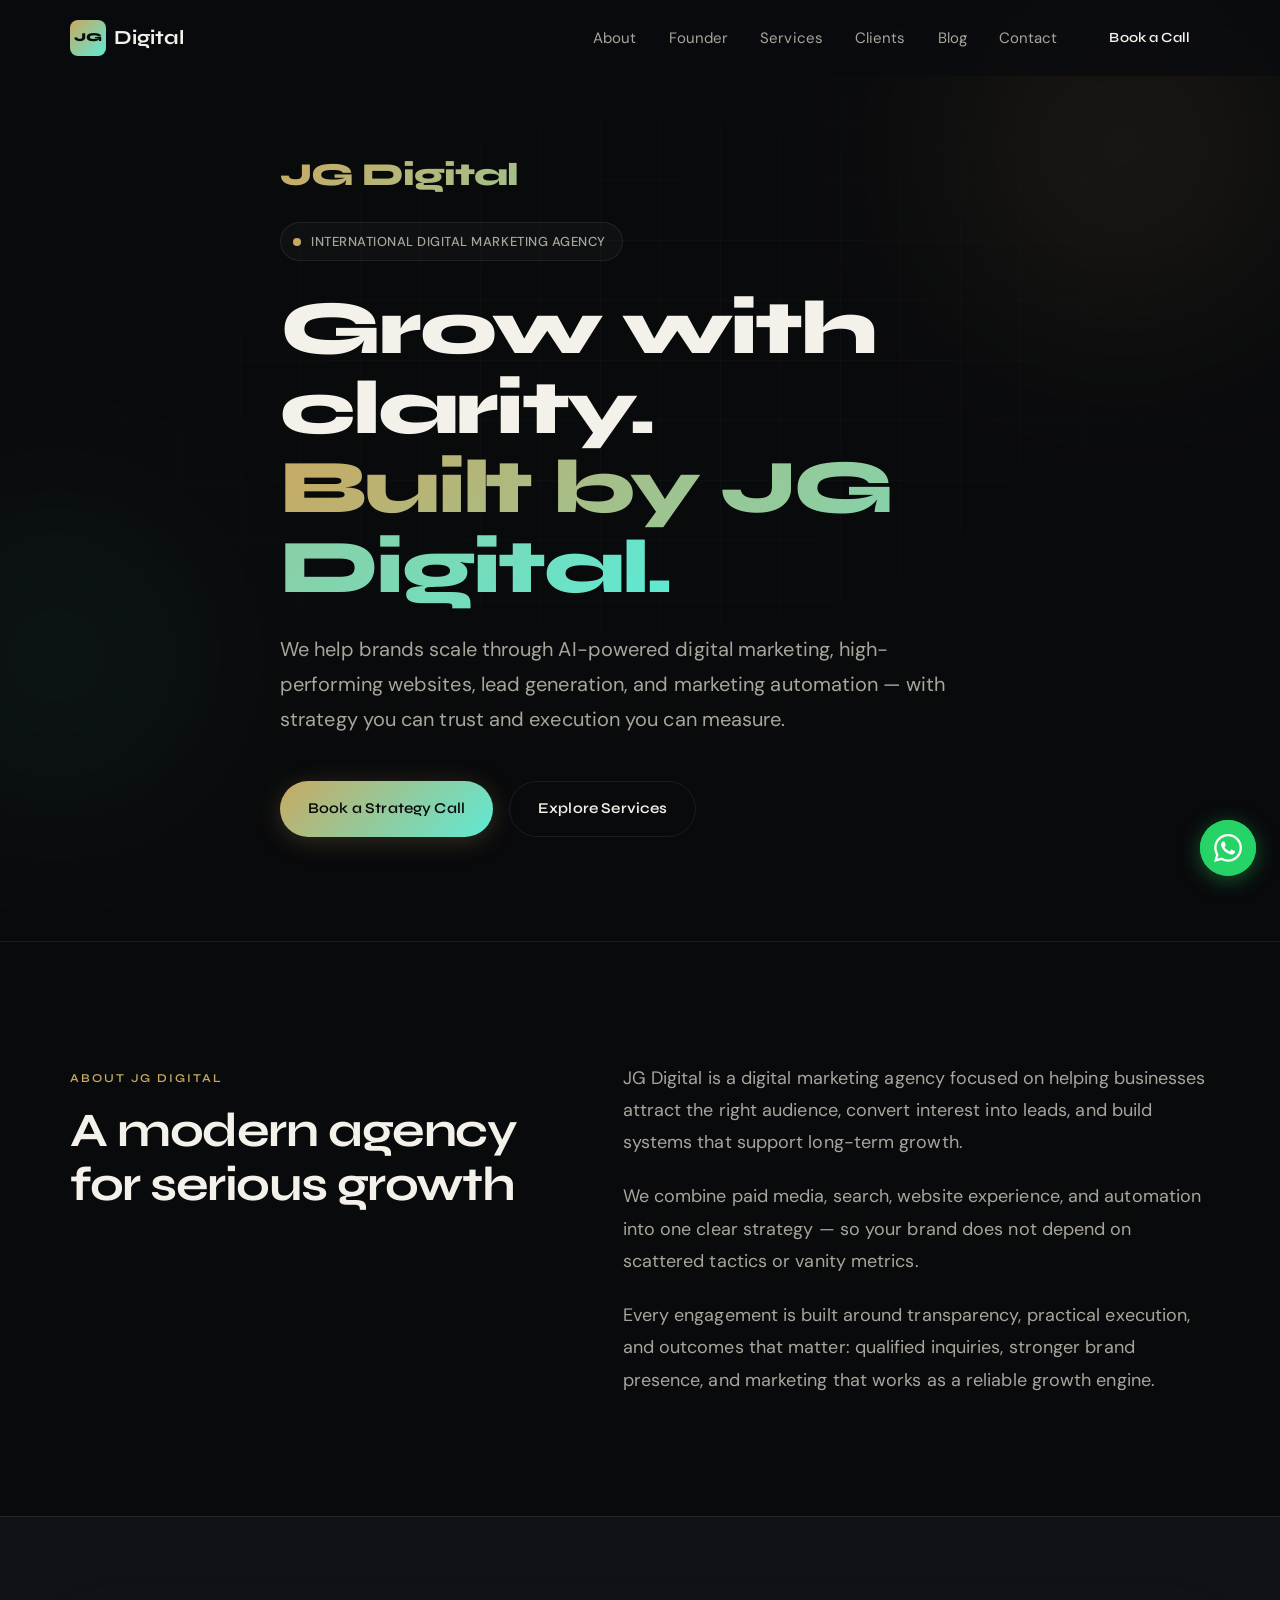
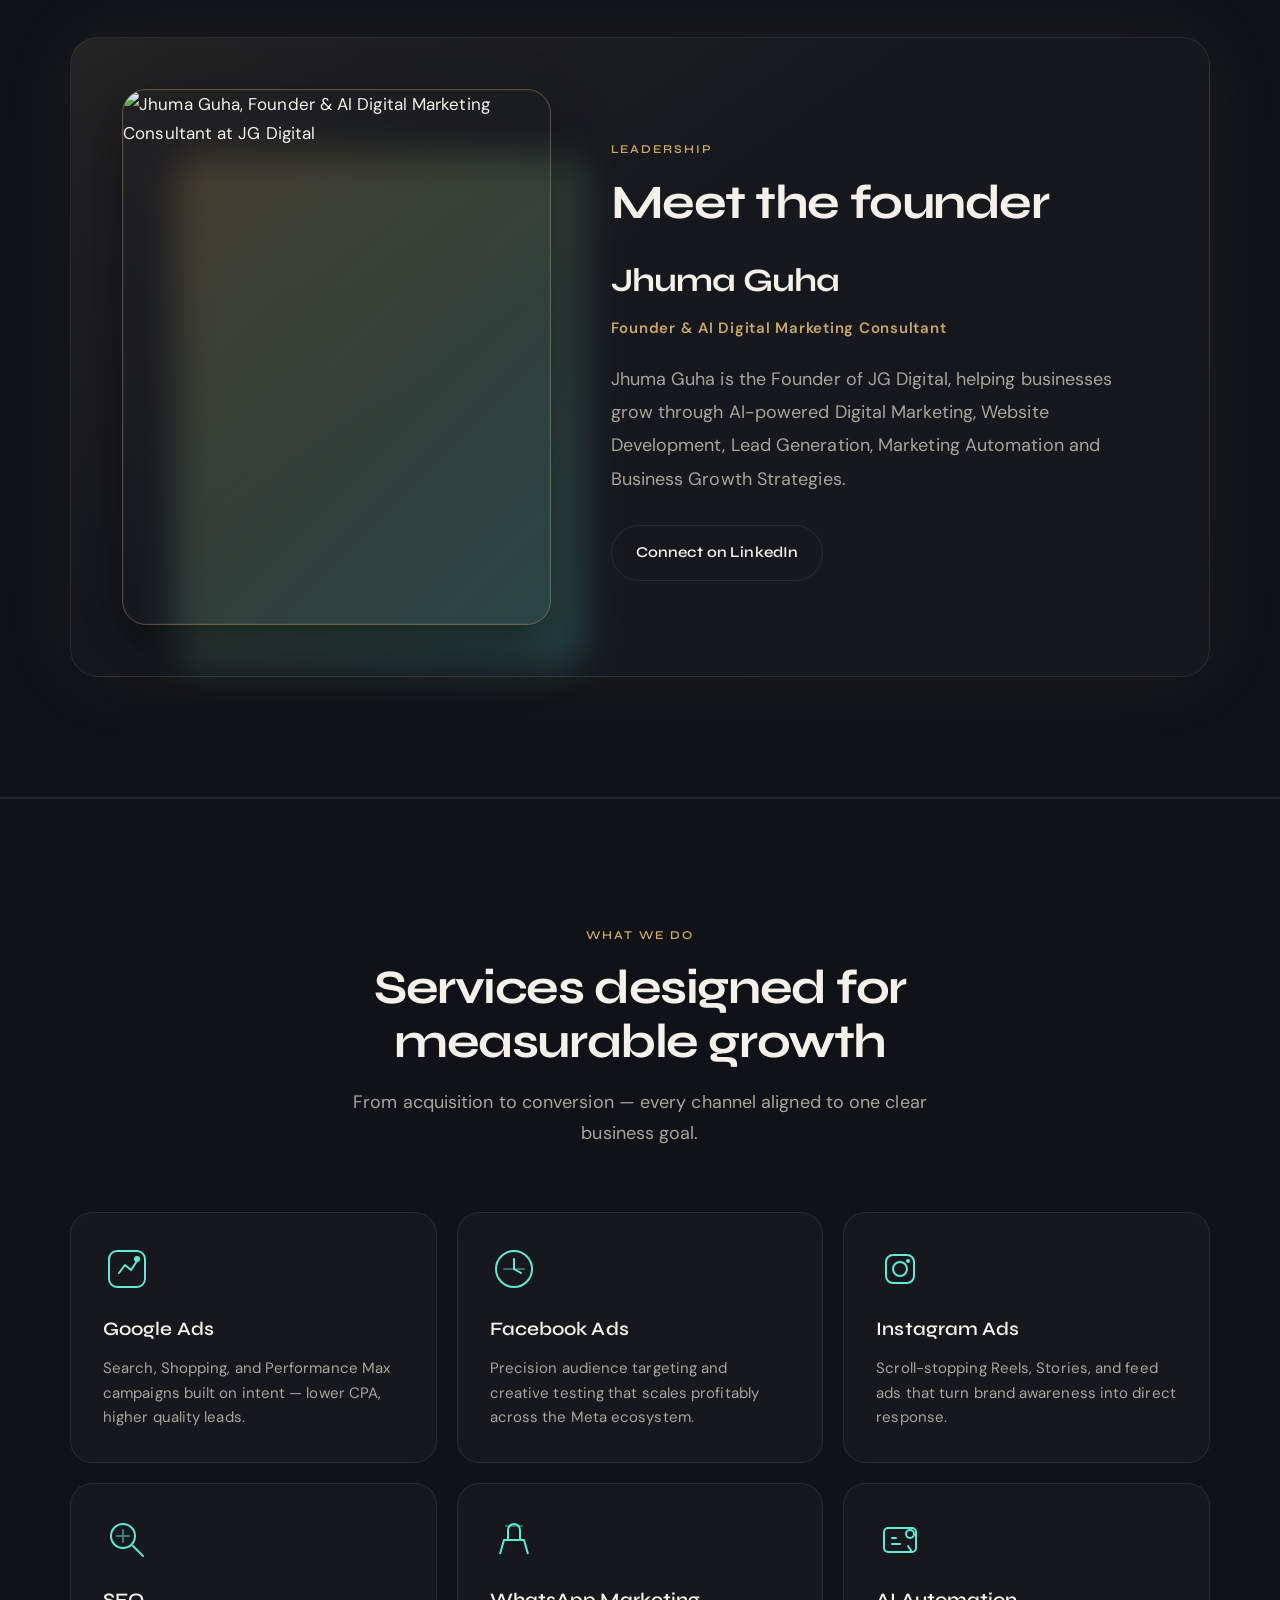
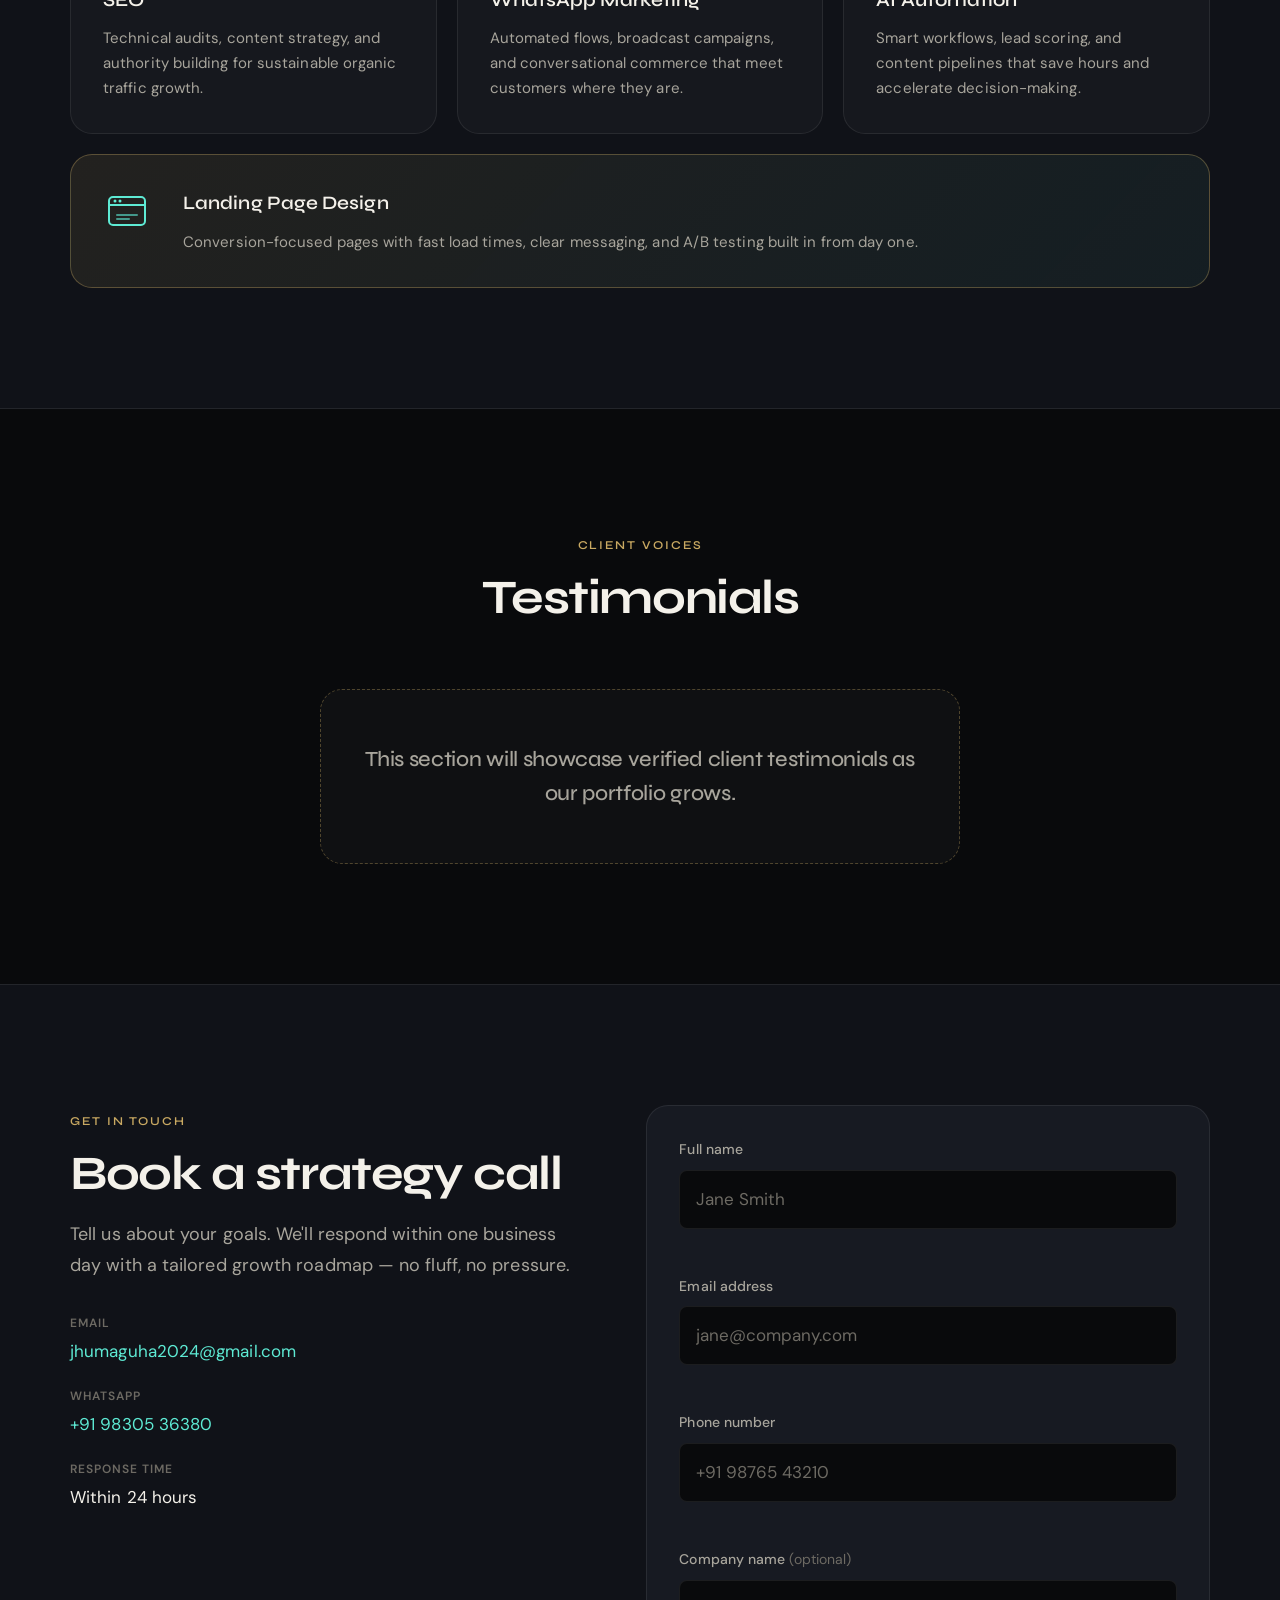
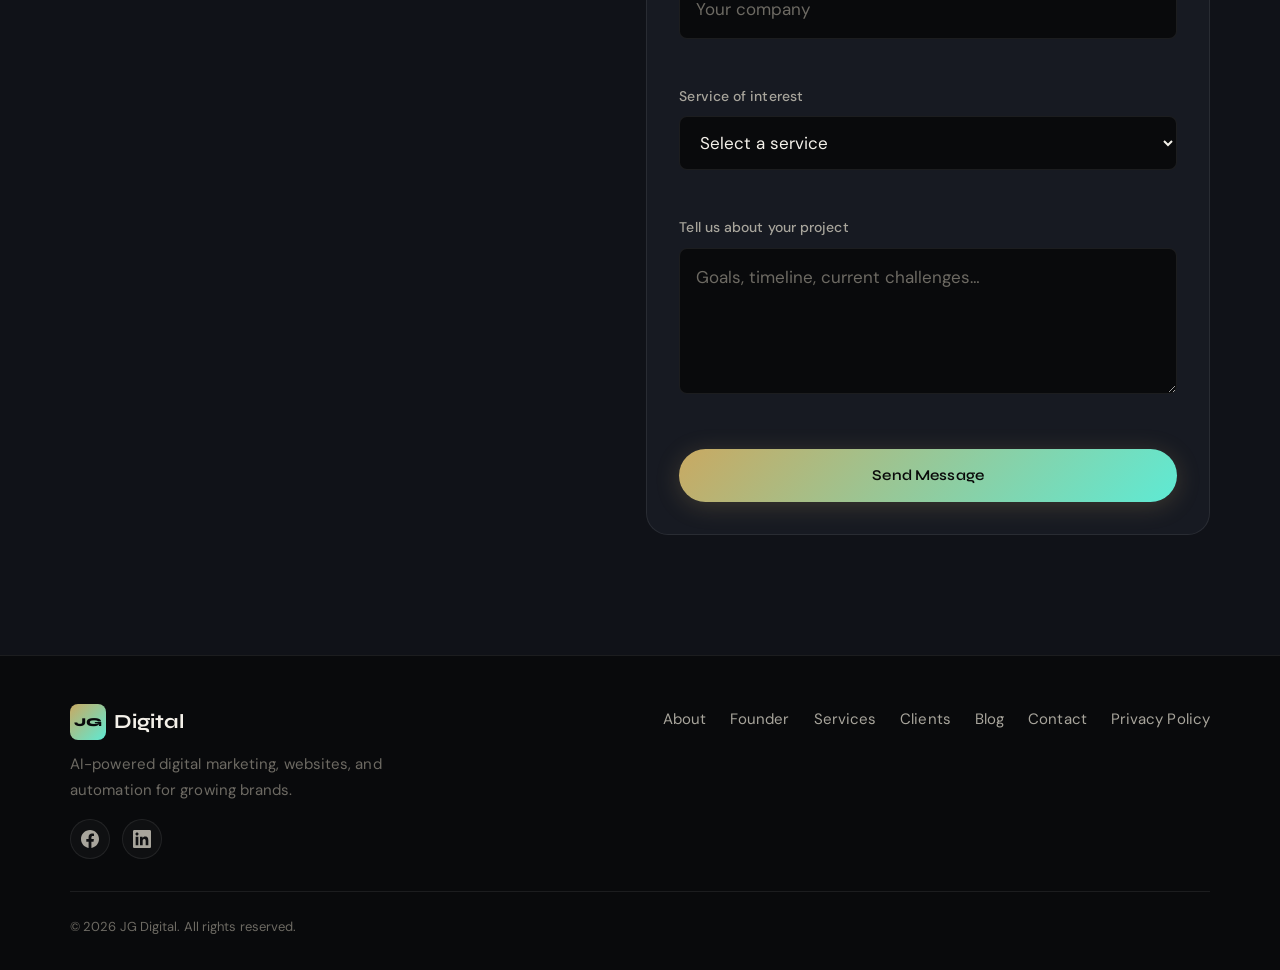
==== docs/index.html @ a16c376c "Add optimized founder photo at assets/images and premium Founder section. Co-authored-by: Cursor <cu" ====
<!DOCTYPE html>
<html lang="en">
<head>
  <!-- Google tag (gtag.js) -->
  <script async src="https://www.googletagmanager.com/gtag/js?id=G-XZ978HD70X"></script>
  <script>
    window.dataLayer = window.dataLayer || [];
    function gtag(){dataLayer.push(arguments);}
    gtag('js', new Date());
    gtag('config', 'G-XZ978HD70X');
  </script>
  <meta charset="UTF-8">
  <meta name="viewport" content="width=device-width, initial-scale=1.0">
  <meta name="description" content="JG Digital — an international digital marketing agency helping businesses grow with AI-powered marketing, websites, lead generation, and automation.">
  <title>JG Digital | Digital Marketing Agency</title>
  <link rel="preconnect" href="https://fonts.googleapis.com">
  <link rel="preconnect" href="https://fonts.gstatic.com" crossorigin>
  <link href="https://fonts.googleapis.com/css2?family=DM+Sans:ital,opsz,wght@0,9..40,400;0,9..40,500;0,9..40,600;0,9..40,700;1,9..40,400&family=Syne:wght@500;600;700;800&display=swap" rel="stylesheet">
  <link rel="stylesheet" href="styles.css">
</head>
<body>

  <a href="#main" class="skip-link">Skip to main content</a>

  <!-- Navigation -->
  <header class="site-header" id="top">
    <div class="container header-inner">
      <a href="#top" class="logo" aria-label="JG Digital — home">
        <span class="logo-mark" aria-hidden="true">JG</span>
        <span class="logo-text">Digital</span>
      </a>

      <button class="nav-toggle" type="button" aria-expanded="false" aria-controls="primary-nav" aria-label="Open menu">
        <span class="nav-toggle-bar"></span>
        <span class="nav-toggle-bar"></span>
        <span class="nav-toggle-bar"></span>
      </button>

      <nav class="primary-nav" id="primary-nav" aria-label="Primary">
        <ul class="nav-list">
          <li><a href="#about">About</a></li>
          <li><a href="#founder">Founder</a></li>
          <li><a href="#services">Services</a></li>
          <li><a href="#testimonials">Clients</a></li>
          <li><a href="blog/index.html">Blog</a></li>
          <li><a href="#contact">Contact</a></li>
          <li><a href="#contact" class="btn btn-nav">Book a Call</a></li>
        </ul>
      </nav>
    </div>
  </header>

  <main id="main">

    <!-- Hero -->
    <section class="hero" aria-labelledby="hero-heading">
      <div class="hero-bg" aria-hidden="true">
        <div class="hero-orb hero-orb--1"></div>
        <div class="hero-orb hero-orb--2"></div>
        <div class="hero-grid"></div>
      </div>
      <div class="container hero-inner">
        <p class="hero-brand" aria-hidden="true">JG Digital</p>
        <p class="hero-eyebrow">
          <span class="pulse-dot" aria-hidden="true"></span>
          International digital marketing agency
        </p>
        <h1 id="hero-heading" class="hero-title">
          Grow with clarity.<br>
          <span class="gradient-text">Built by JG Digital.</span>
        </h1>
        <p class="hero-subtitle">
          We help brands scale through AI-powered digital marketing, high-performing websites, lead generation, and marketing automation — with strategy you can trust and execution you can measure.
        </p>
        <div class="hero-actions">
          <a href="#contact" class="btn btn-primary">Book a Strategy Call</a>
          <a href="#services" class="btn btn-ghost">Explore Services</a>
        </div>
      </div>
    </section>

    <!-- About -->
    <section class="section about" id="about" aria-labelledby="about-heading">
      <div class="container about-grid">
        <header class="section-header section-header--left about-intro" data-animate>
          <p class="section-eyebrow">About JG Digital</p>
          <h2 id="about-heading" class="section-title">A modern agency for serious growth</h2>
        </header>
        <div class="about-copy" data-animate>
          <p>
            JG Digital is a digital marketing agency focused on helping businesses attract the right audience, convert interest into leads, and build systems that support long-term growth.
          </p>
          <p>
            We combine paid media, search, website experience, and automation into one clear strategy — so your brand does not depend on scattered tactics or vanity metrics.
          </p>
          <p>
            Every engagement is built around transparency, practical execution, and outcomes that matter: qualified inquiries, stronger brand presence, and marketing that works as a reliable growth engine.
          </p>
        </div>
      </div>
    </section>

    <!-- Founder -->
    <section class="section founder" id="founder" aria-labelledby="founder-heading">
      <div class="container founder-panel" data-animate>
        <div class="founder-media">
          <img
            class="founder-photo"
            src="https://cdn.jsdelivr.net/gh/jhuma-cloud/jg-digital-website@main/assets/images/jhuma-guha.jpg"
            srcset="https://cdn.jsdelivr.net/gh/jhuma-cloud/jg-digital-website@main/assets/images/jhuma-guha-480w.jpg 480w,
                    https://cdn.jsdelivr.net/gh/jhuma-cloud/jg-digital-website@main/assets/images/jhuma-guha-800w.jpg 800w,
                    https://cdn.jsdelivr.net/gh/jhuma-cloud/jg-digital-website@main/assets/images/jhuma-guha.jpg 1400w"
            sizes="(max-width: 800px) 88vw, min(420px, 38vw)"
            width="1400"
            height="1750"
            alt="Jhuma Guha, Founder &amp; AI Digital Marketing Consultant at JG Digital"
            loading="lazy"
            decoding="async"
            fetchpriority="low"
          >
        </div>
        <div class="founder-content">
          <p class="section-eyebrow">Leadership</p>
          <h2 id="founder-heading" class="section-title">Meet the founder</h2>
          <h3 class="founder-name">Jhuma Guha</h3>
          <p class="founder-role">Founder &amp; AI Digital Marketing Consultant</p>
          <p class="founder-bio">
            Jhuma Guha is the Founder of JG Digital, helping businesses grow through AI-powered Digital Marketing, Website Development, Lead Generation, Marketing Automation and Business Growth Strategies.
          </p>
          <a
            href="https://www.linkedin.com/in/jhuma-guha-290a50399/"
            class="btn btn-ghost founder-link"
            target="_blank"
            rel="noopener noreferrer"
          >
            Connect on LinkedIn
          </a>
        </div>
      </div>
    </section>

    <!-- Services -->
    <section class="section services" id="services" aria-labelledby="services-heading">
      <div class="container">
        <header class="section-header">
          <p class="section-eyebrow">What we do</p>
          <h2 id="services-heading" class="section-title">Services designed for measurable growth</h2>
          <p class="section-desc">From acquisition to conversion — every channel aligned to one clear business goal.</p>
        </header>

        <div class="services-grid">

          <article class="service-card" data-animate>
            <div class="service-icon" aria-hidden="true">
              <svg viewBox="0 0 48 48" fill="none" xmlns="http://www.w3.org/2000/svg">
                <rect x="6" y="6" width="36" height="36" rx="8" stroke="currentColor" stroke-width="2"/>
                <path d="M16 28l6-8 6 5 8-12" stroke="currentColor" stroke-width="2" stroke-linecap="round" stroke-linejoin="round"/>
                <circle cx="34" cy="14" r="3" fill="currentColor"/>
              </svg>
            </div>
            <h3 class="service-title">Google Ads</h3>
            <p class="service-desc">Search, Shopping, and Performance Max campaigns built on intent — lower CPA, higher quality leads.</p>
          </article>

          <article class="service-card" data-animate>
            <div class="service-icon" aria-hidden="true">
              <svg viewBox="0 0 48 48" fill="none" xmlns="http://www.w3.org/2000/svg">
                <circle cx="24" cy="24" r="18" stroke="currentColor" stroke-width="2"/>
                <path d="M24 14v10l7 4" stroke="currentColor" stroke-width="2" stroke-linecap="round"/>
                <path d="M14 24h20" stroke="currentColor" stroke-width="2" stroke-linecap="round" opacity="0.4"/>
              </svg>
            </div>
            <h3 class="service-title">Facebook Ads</h3>
            <p class="service-desc">Precision audience targeting and creative testing that scales profitably across the Meta ecosystem.</p>
          </article>

          <article class="service-card" data-animate>
            <div class="service-icon" aria-hidden="true">
              <svg viewBox="0 0 48 48" fill="none" xmlns="http://www.w3.org/2000/svg">
                <rect x="10" y="10" width="28" height="28" rx="7" stroke="currentColor" stroke-width="2"/>
                <circle cx="24" cy="24" r="7" stroke="currentColor" stroke-width="2"/>
                <circle cx="32" cy="16" r="2" fill="currentColor"/>
              </svg>
            </div>
            <h3 class="service-title">Instagram Ads</h3>
            <p class="service-desc">Scroll-stopping Reels, Stories, and feed ads that turn brand awareness into direct response.</p>
          </article>

          <article class="service-card" data-animate>
            <div class="service-icon" aria-hidden="true">
              <svg viewBox="0 0 48 48" fill="none" xmlns="http://www.w3.org/2000/svg">
                <circle cx="20" cy="20" r="12" stroke="currentColor" stroke-width="2"/>
                <path d="M30 30l10 10" stroke="currentColor" stroke-width="2" stroke-linecap="round"/>
                <path d="M14 20h12M20 14v12" stroke="currentColor" stroke-width="2" stroke-linecap="round" opacity="0.5"/>
              </svg>
            </div>
            <h3 class="service-title">SEO</h3>
            <p class="service-desc">Technical audits, content strategy, and authority building for sustainable organic traffic growth.</p>
          </article>

          <article class="service-card" data-animate>
            <div class="service-icon" aria-hidden="true">
              <svg viewBox="0 0 48 48" fill="none" xmlns="http://www.w3.org/2000/svg">
                <path d="M10 38l4-14h20l4 14" stroke="currentColor" stroke-width="2" stroke-linejoin="round"/>
                <path d="M18 24V14a6 6 0 0112 0v10" stroke="currentColor" stroke-width="2" stroke-linecap="round"/>
                <path d="M16 10h16" stroke="currentColor" stroke-width="2" stroke-linecap="round" opacity="0.4"/>
              </svg>
            </div>
            <h3 class="service-title">WhatsApp Marketing</h3>
            <p class="service-desc">Automated flows, broadcast campaigns, and conversational commerce that meet customers where they are.</p>
          </article>

          <article class="service-card" data-animate>
            <div class="service-icon" aria-hidden="true">
              <svg viewBox="0 0 48 48" fill="none" xmlns="http://www.w3.org/2000/svg">
                <rect x="8" y="12" width="32" height="24" rx="4" stroke="currentColor" stroke-width="2"/>
                <path d="M16 22h4M16 28h8" stroke="currentColor" stroke-width="2" stroke-linecap="round"/>
                <circle cx="34" cy="18" r="4" stroke="currentColor" stroke-width="2"/>
                <path d="M32 30l4 6" stroke="currentColor" stroke-width="2" stroke-linecap="round"/>
              </svg>
            </div>
            <h3 class="service-title">AI Automation</h3>
            <p class="service-desc">Smart workflows, lead scoring, and content pipelines that save hours and accelerate decision-making.</p>
          </article>

          <article class="service-card service-card--featured" data-animate>
            <div class="service-icon" aria-hidden="true">
              <svg viewBox="0 0 48 48" fill="none" xmlns="http://www.w3.org/2000/svg">
                <rect x="6" y="10" width="36" height="28" rx="4" stroke="currentColor" stroke-width="2"/>
                <path d="M6 18h36" stroke="currentColor" stroke-width="2"/>
                <circle cx="12" cy="14" r="1.5" fill="currentColor"/>
                <circle cx="17" cy="14" r="1.5" fill="currentColor"/>
                <path d="M14 28h20M14 32h12" stroke="currentColor" stroke-width="2" stroke-linecap="round" opacity="0.6"/>
              </svg>
            </div>
            <h3 class="service-title">Landing Page Design</h3>
            <p class="service-desc">Conversion-focused pages with fast load times, clear messaging, and A/B testing built in from day one.</p>
          </article>

        </div>
      </div>
    </section>

    <!-- Testimonials placeholder -->
    <section class="section testimonials" id="testimonials" aria-labelledby="testimonials-heading">
      <div class="container">
        <header class="section-header">
          <p class="section-eyebrow">Client voices</p>
          <h2 id="testimonials-heading" class="section-title">Testimonials</h2>
        </header>

        <div class="testimonials-placeholder" data-animate>
          <p>This section will showcase verified client testimonials as our portfolio grows.</p>
        </div>
      </div>
    </section>

    <!-- Contact -->
    <section class="section contact" id="contact" aria-labelledby="contact-heading">
      <div class="container contact-grid">
        <div class="contact-info">
          <header class="section-header section-header--left">
            <p class="section-eyebrow">Get in touch</p>
            <h2 id="contact-heading" class="section-title">Book a strategy call</h2>
            <p class="section-desc">Tell us about your goals. We'll respond within one business day with a tailored growth roadmap — no fluff, no pressure.</p>
          </header>

          <ul class="contact-details">
            <li>
              <span class="contact-label">Email</span>
              <a href="mailto:jhumaguha2024@gmail.com">jhumaguha2024@gmail.com</a>
            </li>
            <li>
              <span class="contact-label">WhatsApp</span>
              <a href="https://wa.me/919830536380" target="_blank" rel="noopener noreferrer">+91 98305 36380</a>
            </li>
            <li>
              <span class="contact-label">Response time</span>
              <span>Within 24 hours</span>
            </li>
          </ul>
        </div>

        <form class="contact-form" id="contact-form" novalidate>
          <!-- Honeypot — hidden from real users -->
          <div class="hp-field" aria-hidden="true">
            <label for="website">Website</label>
            <input type="text" id="website" name="website" tabindex="-1" autocomplete="off">
          </div>

          <div class="form-group">
            <label for="name">Full name</label>
            <input type="text" id="name" name="name" autocomplete="name" required placeholder="Jane Smith">
            <span class="form-error" id="name-error" role="alert"></span>
          </div>

          <div class="form-group">
            <label for="email">Email address</label>
            <input type="email" id="email" name="email" autocomplete="email" required placeholder="jane@company.com">
            <span class="form-error" id="email-error" role="alert"></span>
          </div>

          <div class="form-group">
            <label for="phone">Phone number</label>
            <input type="tel" id="phone" name="phone" autocomplete="tel" placeholder="+91 98765 43210">
            <span class="form-error" id="phone-error" role="alert"></span>
          </div>

          <div class="form-group">
            <label for="company">Company name <span class="label-optional">(optional)</span></label>
            <input type="text" id="company" name="company" autocomplete="organization" placeholder="Your company">
            <span class="form-error" id="company-error" role="alert"></span>
          </div>

          <div class="form-group">
            <label for="service">Service of interest</label>
            <select id="service" name="service" required>
              <option value="" disabled selected>Select a service</option>
              <option value="Google Ads">Google Ads</option>
              <option value="Facebook Ads">Facebook Ads</option>
              <option value="Instagram Ads">Instagram Ads</option>
              <option value="SEO">SEO</option>
              <option value="WhatsApp Marketing">WhatsApp Marketing</option>
              <option value="AI Automation">AI Automation</option>
              <option value="Landing Page Design">Landing Page Design</option>
              <option value="Full-service partnership">Full-service partnership</option>
            </select>
            <span class="form-error" id="service-error" role="alert"></span>
          </div>

          <div class="form-group">
            <label for="message">Tell us about your project</label>
            <textarea id="message" name="message" rows="4" required placeholder="Goals, timeline, current challenges…"></textarea>
            <span class="form-error" id="message-error" role="alert"></span>
          </div>

          <button type="submit" class="btn btn-primary btn-full" id="form-submit">Send Message</button>

          <p class="form-success" id="form-success" role="status" hidden>
            Thank you! Your message has been received. We'll be in touch soon.
          </p>
          <p class="form-submit-error" id="form-submit-error" role="alert" hidden>
            Something went wrong. Please try again or contact us directly on WhatsApp.
          </p>
        </form>
      </div>
    </section>

  </main>

  <!-- Footer -->
  <footer class="site-footer">
    <div class="container footer-inner">
      <div class="footer-brand">
        <a href="#top" class="logo logo--footer" aria-label="JG Digital — home">
          <span class="logo-mark" aria-hidden="true">JG</span>
          <span class="logo-text">Digital</span>
        </a>
        <p class="footer-tagline">AI-powered digital marketing, websites, and automation for growing brands.</p>
        <div class="footer-social">
          <a href="https://www.facebook.com/profile.php?id=61585003149740" class="social-link" target="_blank" rel="noopener noreferrer" aria-label="JG Digital on Facebook">
            <svg viewBox="0 0 24 24" fill="currentColor" aria-hidden="true" xmlns="http://www.w3.org/2000/svg">
              <path d="M24 12.073c0-6.627-5.373-12-12-12s-12 5.373-12 12c0 5.99 4.388 10.954 10.125 11.854v-8.385H7.078v-3.47h3.047V9.43c0-3.007 1.792-4.669 4.533-4.669 1.312 0 2.686.235 2.686.235v2.953H15.83c-1.491 0-1.956.925-1.956 1.874v2.25h3.328l-.532 3.47h-2.796v8.385C19.612 23.027 24 18.062 24 12.073z"/>
            </svg>
          </a>
          <a href="https://www.linkedin.com/in/jhuma-guha-290a50399/" class="social-link" target="_blank" rel="noopener noreferrer" aria-label="Jhuma Guha on LinkedIn">
            <svg viewBox="0 0 24 24" fill="currentColor" aria-hidden="true" xmlns="http://www.w3.org/2000/svg">
              <path d="M20.447 20.452h-3.554v-5.569c0-1.328-.027-3.037-1.852-3.037-1.853 0-2.136 1.445-2.136 2.939v5.667H9.351V9h3.414v1.561h.046c.477-.9 1.637-1.85 3.37-1.85 3.601 0 4.267 2.37 4.267 5.455v6.286zM5.337 7.433c-1.144 0-2.063-.926-2.063-2.065 0-1.138.92-2.063 2.063-2.063 1.14 0 2.064.925 2.064 2.063 0 1.139-.925 2.065-2.064 2.065zm1.782 13.019H3.555V9h3.564v11.452zM22.225 0H1.771C.792 0 0 .774 0 1.729v20.542C0 23.227.792 24 1.771 24h20.451C23.2 24 24 23.227 24 22.271V1.729C24 .774 23.2 0 22.222 0h.003z"/>
            </svg>
          </a>
        </div>
      </div>

      <nav class="footer-nav" aria-label="Footer">
        <ul>
          <li><a href="#about">About</a></li>
          <li><a href="#founder">Founder</a></li>
          <li><a href="#services">Services</a></li>
          <li><a href="#testimonials">Clients</a></li>
          <li><a href="blog/index.html">Blog</a></li>
          <li><a href="#contact">Contact</a></li>
          <li><a href="privacy-policy.html">Privacy Policy</a></li>
        </ul>
      </nav>

      <p class="footer-copy">&copy; <span id="year"></span> JG Digital. All rights reserved.</p>
    </div>
  </footer>

  <!-- WhatsApp FAB -->
  <a
    href="https://wa.me/919830536380"
    class="whatsapp-fab"
    target="_blank"
    rel="noopener noreferrer"
    aria-label="Chat with us on WhatsApp"
  >
    <svg viewBox="0 0 24 24" fill="currentColor" aria-hidden="true" xmlns="http://www.w3.org/2000/svg">
      <path d="M17.472 14.382c-.297-.149-1.758-.867-2.03-.967-.273-.099-.471-.148-.67.15-.197.297-.767.966-.94 1.164-.173.199-.347.223-.644.075-.297-.15-1.255-.463-2.39-1.475-.883-.788-1.48-1.761-1.653-2.059-.173-.297-.018-.458.13-.606.134-.133.298-.347.446-.52.149-.174.198-.298.298-.497.099-.198.05-.371-.025-.52-.075-.149-.669-1.612-.916-2.207-.242-.579-.487-.5-.669-.51-.173-.008-.371-.01-.57-.01-.198 0-.52.074-.792.372-.272.297-1.04 1.016-1.04 2.479 0 1.462 1.065 2.875 1.213 3.074.149.198 2.096 3.2 5.077 4.487.709.306 1.262.489 1.694.625.712.227 1.36.195 1.871.118.571-.085 1.758-.719 2.006-1.413.248-.694.248-1.289.173-1.413-.074-.124-.272-.198-.57-.347m-5.421 7.403h-.004a9.87 9.87 0 01-5.031-1.378l-.361-.214-3.741.982.998-3.648-.235-.374a9.86 9.86 0 01-1.51-5.26c.001-5.45 4.436-9.884 9.888-9.884 2.64 0 5.122 1.03 6.988 2.898a9.825 9.825 0 012.893 6.994c-.003 5.45-4.435 9.884-9.881 9.884m8.413-18.297A11.815 11.815 0 0012.05 0C5.495 0 .16 5.335.157 11.892c0 2.096.547 4.142 1.588 5.945L.057 24l6.305-1.654a11.882 11.882 0 005.683 1.448h.005c6.554 0 11.89-5.335 11.893-11.893a11.821 11.821 0 00-3.48-8.413z"/>
    </svg>
    <span class="whatsapp-pulse" aria-hidden="true"></span>
  </a>

  <script src="script.js"></script>
</body>
</html>
---- docs/styles.css ----
/* ==========================================================================
   JG Digital — Design tokens & base
   ========================================================================== */

:root {
  /* Backgrounds — deep editorial dark */
  --bg-base: #090a0c;
  --bg-surface: #101218;
  --bg-elevated: #171a22;
  --bg-card: rgba(255, 255, 255, 0.028);
  --bg-card-hover: rgba(255, 255, 255, 0.055);

  /* Text */
  --text-primary: #f4f1ea;
  --text-secondary: #a8a59c;
  --text-muted: #6d6a63;

  /* Accent — champagne gold + soft teal (premium, not purple-AI) */
  --accent-cyan: #5eead4;
  --accent-gold: #c9a962;
  --accent-coral: #e8a598;
  --gradient-brand: linear-gradient(135deg, var(--accent-gold) 0%, var(--accent-cyan) 100%);
  --gradient-subtle: linear-gradient(135deg, rgba(201, 169, 98, 0.1) 0%, rgba(94, 234, 212, 0.06) 100%);

  /* Borders & shadows */
  --border-subtle: rgba(255, 255, 255, 0.08);
  --border-accent: rgba(201, 169, 98, 0.35);
  --shadow-card: 0 4px 28px rgba(0, 0, 0, 0.45);
  --shadow-glow: 0 0 80px rgba(201, 169, 98, 0.08);

  /* WhatsApp */
  --whatsapp: #25d366;
  --whatsapp-hover: #1ebe57;

  /* Typography */
  --font-display: 'Syne', system-ui, sans-serif;
  --font-body: 'DM Sans', system-ui, sans-serif;

  /* Spacing & layout */
  --container: min(1140px, 90vw);
  --header-h: 76px;
  --radius-sm: 8px;
  --radius-md: 14px;
  --radius-lg: 22px;
  --radius-full: 9999px;

  /* Motion */
  --ease-out: cubic-bezier(0.22, 1, 0.36, 1);
  --duration: 0.4s;
}

/* ==========================================================================
   Reset & base
   ========================================================================== */

*,
*::before,
*::after {
  box-sizing: border-box;
  margin: 0;
  padding: 0;
}

html {
  scroll-behavior: smooth;
  scroll-padding-top: calc(var(--header-h) + 16px);
}

body {
  font-family: var(--font-body);
  font-size: 1.0625rem;
  line-height: 1.7;
  letter-spacing: 0.005em;
  color: var(--text-primary);
  background-color: var(--bg-base);
  -webkit-font-smoothing: antialiased;
  overflow-x: hidden;
}

img,
svg {
  display: block;
  max-width: 100%;
}

a {
  color: inherit;
  text-decoration: none;
}

ul {
  list-style: none;
}

button,
input,
select,
textarea {
  font: inherit;
  color: inherit;
}

/* ==========================================================================
   Utilities
   ========================================================================== */

.container {
  width: var(--container);
  margin-inline: auto;
}

.skip-link {
  position: absolute;
  top: -100%;
  left: 16px;
  z-index: 9999;
  padding: 0.75rem 1.25rem;
  background: var(--accent-cyan);
  color: var(--bg-base);
  font-weight: 600;
  border-radius: var(--radius-sm);
  transition: top var(--duration) var(--ease-out);
}

.skip-link:focus {
  top: 16px;
  outline: 2px solid var(--text-primary);
  outline-offset: 2px;
}

.gradient-text {
  background: var(--gradient-brand);
  -webkit-background-clip: text;
  background-clip: text;
  -webkit-text-fill-color: transparent;
}

/* ==========================================================================
   Buttons
   ========================================================================== */

.btn {
  display: inline-flex;
  align-items: center;
  justify-content: center;
  gap: 0.5rem;
  padding: 0.875rem 1.75rem;
  font-family: var(--font-display);
  font-weight: 600;
  font-size: 0.9375rem;
  letter-spacing: 0.01em;
  border-radius: var(--radius-full);
  border: none;
  cursor: pointer;
  transition:
    transform var(--duration) var(--ease-out),
    box-shadow var(--duration) var(--ease-out),
    background var(--duration) var(--ease-out),
    color var(--duration) var(--ease-out);
}

.btn:focus-visible {
  outline: 2px solid var(--accent-cyan);
  outline-offset: 3px;
}

.btn-primary {
  background: var(--gradient-brand);
  color: #0a0a0a;
  box-shadow: 0 4px 24px rgba(201, 169, 98, 0.22);
}

.btn-primary:hover {
  transform: translateY(-2px);
  box-shadow: 0 10px 36px rgba(201, 169, 98, 0.3);
}

.btn-ghost {
  background: transparent;
  color: var(--text-primary);
  border: 1px solid var(--border-subtle);
}

.btn-ghost:hover {
  background: var(--bg-card-hover);
  border-color: var(--border-accent);
  transform: translateY(-2px);
}

.btn-nav {
  padding: 0.625rem 1.25rem;
  font-size: 0.875rem;
}

.btn-full {
  width: 100%;
}

/* ==========================================================================
   Header & navigation
   ========================================================================== */

.site-header {
  position: fixed;
  top: 0;
  left: 0;
  right: 0;
  z-index: 100;
  height: var(--header-h);
  background: rgba(10, 11, 15, 0.75);
  backdrop-filter: blur(16px);
  -webkit-backdrop-filter: blur(16px);
  border-bottom: 1px solid transparent;
  transition: border-color var(--duration) var(--ease-out), background var(--duration) var(--ease-out);
}

.site-header.scrolled {
  border-bottom-color: var(--border-subtle);
  background: rgba(10, 11, 15, 0.92);
}

.header-inner {
  display: flex;
  align-items: center;
  justify-content: space-between;
  height: 100%;
}

.logo {
  display: flex;
  align-items: center;
  gap: 0.5rem;
  font-family: var(--font-display);
  font-weight: 700;
  font-size: 1.25rem;
}

.logo-mark {
  display: flex;
  align-items: center;
  justify-content: center;
  width: 36px;
  height: 36px;
  background: var(--gradient-brand);
  color: var(--bg-base);
  font-size: 0.75rem;
  font-weight: 800;
  letter-spacing: -0.02em;
  border-radius: var(--radius-sm);
}

.logo-text {
  color: var(--text-primary);
}

.nav-toggle {
  display: none;
  flex-direction: column;
  justify-content: center;
  gap: 5px;
  width: 44px;
  height: 44px;
  padding: 10px;
  background: transparent;
  border: 1px solid var(--border-subtle);
  border-radius: var(--radius-sm);
  cursor: pointer;
  transition: border-color var(--duration) var(--ease-out);
}

.nav-toggle:focus-visible {
  outline: 2px solid var(--accent-cyan);
  outline-offset: 2px;
}

.nav-toggle-bar {
  display: block;
  width: 100%;
  height: 2px;
  background: var(--text-primary);
  border-radius: 2px;
  transition: transform var(--duration) var(--ease-out), opacity var(--duration) var(--ease-out);
}

.nav-toggle[aria-expanded="true"] .nav-toggle-bar:nth-child(1) {
  transform: translateY(7px) rotate(45deg);
}

.nav-toggle[aria-expanded="true"] .nav-toggle-bar:nth-child(2) {
  opacity: 0;
}

.nav-toggle[aria-expanded="true"] .nav-toggle-bar:nth-child(3) {
  transform: translateY(-7px) rotate(-45deg);
}

.nav-list {
  display: flex;
  align-items: center;
  gap: 2rem;
}

.nav-list a:not(.btn) {
  font-size: 0.9375rem;
  color: var(--text-secondary);
  transition: color var(--duration) var(--ease-out);
  position: relative;
}

.nav-list a:not(.btn)::after {
  content: '';
  position: absolute;
  bottom: -4px;
  left: 0;
  width: 0;
  height: 2px;
  background: var(--gradient-brand);
  border-radius: 2px;
  transition: width var(--duration) var(--ease-out);
}

.nav-list a:not(.btn):hover,
.nav-list a:not(.btn):focus-visible {
  color: var(--text-primary);
}

.nav-list a:not(.btn):hover::after,
.nav-list a:not(.btn):focus-visible::after {
  width: 100%;
}

/* ==========================================================================
   Hero
   ========================================================================== */

.hero {
  position: relative;
  min-height: 100vh;
  min-height: 100svh;
  display: flex;
  align-items: center;
  padding: calc(var(--header-h) + 4.5rem) 0 6.5rem;
  overflow: hidden;
}

.hero-bg {
  position: absolute;
  inset: 0;
  pointer-events: none;
}

.hero-orb {
  position: absolute;
  border-radius: 50%;
  filter: blur(90px);
  opacity: 0.4;
}

.hero-orb--1 {
  width: 520px;
  height: 520px;
  top: -12%;
  right: -8%;
  background: radial-gradient(circle, rgba(201, 169, 98, 0.32) 0%, transparent 70%);
  animation: float 14s ease-in-out infinite;
}

.hero-orb--2 {
  width: 420px;
  height: 420px;
  bottom: 8%;
  left: -12%;
  background: radial-gradient(circle, rgba(94, 234, 212, 0.22) 0%, transparent 70%);
  animation: float 16s ease-in-out infinite reverse;
}

.hero-grid {
  position: absolute;
  inset: 0;
  background-image:
    linear-gradient(rgba(255, 255, 255, 0.025) 1px, transparent 1px),
    linear-gradient(90deg, rgba(255, 255, 255, 0.025) 1px, transparent 1px);
  background-size: 60px 60px;
  mask-image: radial-gradient(ellipse 70% 60% at 50% 40%, black 20%, transparent 80%);
}

@keyframes float {
  0%, 100% { transform: translate(0, 0) scale(1); }
  50% { transform: translate(20px, -30px) scale(1.05); }
}

.hero-inner {
  position: relative;
  z-index: 1;
  max-width: 720px;
  animation: heroIn 1s var(--ease-out) both;
}

@keyframes heroIn {
  from {
    opacity: 0;
    transform: translateY(28px);
  }
  to {
    opacity: 1;
    transform: translateY(0);
  }
}

.hero-brand {
  font-family: var(--font-display);
  font-size: clamp(1.5rem, 3vw, 2rem);
  font-weight: 800;
  letter-spacing: -0.03em;
  margin-bottom: 1.25rem;
  background: var(--gradient-brand);
  -webkit-background-clip: text;
  background-clip: text;
  -webkit-text-fill-color: transparent;
}

.hero-eyebrow {
  display: inline-flex;
  align-items: center;
  gap: 0.625rem;
  padding: 0.45rem 1rem 0.45rem 0.75rem;
  margin-bottom: 1.75rem;
  font-size: 0.8125rem;
  font-weight: 500;
  letter-spacing: 0.04em;
  text-transform: uppercase;
  color: var(--text-secondary);
  background: var(--bg-card);
  border: 1px solid var(--border-subtle);
  border-radius: var(--radius-full);
}

.pulse-dot {
  width: 8px;
  height: 8px;
  background: var(--accent-gold);
  border-radius: 50%;
  animation: pulse 2s ease-in-out infinite;
}

@keyframes pulse {
  0%, 100% { opacity: 1; transform: scale(1); }
  50% { opacity: 0.5; transform: scale(0.85); }
}

.hero-title {
  font-family: var(--font-display);
  font-size: clamp(2.85rem, 6.5vw, 4.75rem);
  font-weight: 800;
  line-height: 1.05;
  letter-spacing: -0.035em;
  max-width: 12ch;
  margin-bottom: 1.5rem;
}

.hero-subtitle {
  font-size: clamp(1.0625rem, 2vw, 1.25rem);
  line-height: 1.75;
  color: var(--text-secondary);
  max-width: 48ch;
  margin-bottom: 2.75rem;
}

.hero-actions {
  display: flex;
  flex-wrap: wrap;
  gap: 1rem;
}

/* ==========================================================================
   Sections (shared)
   ========================================================================== */

.section {
  padding: 7.5rem 0;
}

.section-header {
  text-align: center;
  max-width: 640px;
  margin-inline: auto;
  margin-bottom: 4rem;
}

.section-header--left {
  text-align: left;
  margin-inline: 0;
  margin-bottom: 2rem;
}

.section-eyebrow {
  display: inline-block;
  font-family: var(--font-display);
  font-size: 0.75rem;
  font-weight: 600;
  letter-spacing: 0.16em;
  text-transform: uppercase;
  color: var(--accent-gold);
  margin-bottom: 1rem;
}

.section-title {
  font-family: var(--font-display);
  font-size: clamp(2.125rem, 4vw, 3rem);
  font-weight: 700;
  letter-spacing: -0.03em;
  line-height: 1.12;
  margin-bottom: 1.15rem;
}

.section-desc {
  color: var(--text-secondary);
  font-size: 1.125rem;
  line-height: 1.7;
}

/* About */
.about {
  border-top: 1px solid var(--border-subtle);
}

.about-grid {
  display: grid;
  grid-template-columns: minmax(0, 0.9fr) minmax(0, 1.1fr);
  gap: 3.5rem 4.5rem;
  align-items: start;
}

.about-intro {
  max-width: none;
  margin-bottom: 0;
  position: sticky;
  top: calc(var(--header-h) + 2rem);
}

.about-copy p {
  color: var(--text-secondary);
  font-size: 1.125rem;
  line-height: 1.8;
  margin-bottom: 1.35rem;
}

.about-copy p:last-child {
  margin-bottom: 0;
}

@media (max-width: 860px) {
  .about-grid {
    grid-template-columns: 1fr;
    gap: 1.5rem;
  }

  .about-intro {
    position: static;
  }
}

/* Founder */
.founder {
  background: var(--bg-surface);
  border-block: 1px solid var(--border-subtle);
}

.founder-panel {
  display: grid;
  grid-template-columns: minmax(240px, 0.9fr) minmax(0, 1.15fr);
  gap: 2.75rem 3.75rem;
  align-items: center;
  padding: clamp(1.75rem, 4vw, 3.25rem);
  background:
    linear-gradient(145deg, rgba(201, 169, 98, 0.07), transparent 42%),
    var(--bg-card);
  border: 1px solid var(--border-subtle);
  border-radius: calc(var(--radius-lg) + 6px);
  box-shadow: var(--shadow-glow);
}

.founder-media {
  position: relative;
  margin: 0;
}

.founder-media::after {
  content: '';
  position: absolute;
  inset: 12% -8% -8% 12%;
  border-radius: 28px;
  background: var(--gradient-brand);
  opacity: 0.22;
  z-index: 0;
  filter: blur(18px);
}

.founder-photo {
  position: relative;
  z-index: 1;
  display: block;
  width: 100%;
  height: auto;
  aspect-ratio: 4 / 5;
  object-fit: cover;
  object-position: center top;
  border-radius: 24px;
  border: 1px solid rgba(201, 169, 98, 0.35);
  box-shadow:
    0 24px 60px rgba(0, 0, 0, 0.45),
    0 0 0 1px rgba(255, 255, 255, 0.04) inset;
}

.founder-content .section-title {
  margin-bottom: 1.5rem;
}

.founder-name {
  font-family: var(--font-display);
  font-size: clamp(1.65rem, 3vw, 2.05rem);
  font-weight: 700;
  letter-spacing: -0.025em;
  margin-bottom: 0.4rem;
}

.founder-role {
  color: var(--accent-gold);
  font-size: 0.9375rem;
  font-weight: 600;
  letter-spacing: 0.05em;
  margin-bottom: 1.35rem;
}

.founder-bio {
  color: var(--text-secondary);
  font-size: 1.125rem;
  line-height: 1.85;
  max-width: 46ch;
  margin-bottom: 1.85rem;
}

.founder-link {
  padding-inline: 1.5rem;
}

@media (max-width: 800px) {
  .founder-panel {
    grid-template-columns: 1fr;
    gap: 2rem;
  }

  .founder-media {
    max-width: 360px;
    margin-inline: auto;
  }

  .founder-content {
    text-align: left;
  }
}

/* Scroll-triggered fade-in */
[data-animate] {
  opacity: 0;
  transform: translateY(24px);
  transition:
    opacity 0.7s var(--ease-out),
    transform 0.7s var(--ease-out);
}

[data-animate].visible {
  opacity: 1;
  transform: translateY(0);
}

/* ==========================================================================
   Services
   ========================================================================== */

.services {
  background: var(--bg-surface);
  border-block: 1px solid var(--border-subtle);
}

.services-grid {
  display: grid;
  grid-template-columns: repeat(auto-fill, minmax(280px, 1fr));
  gap: 1.25rem;
}

.service-card {
  position: relative;
  padding: 2rem;
  background: var(--bg-card);
  border: 1px solid var(--border-subtle);
  border-radius: var(--radius-lg);
  transition:
    transform var(--duration) var(--ease-out),
    background var(--duration) var(--ease-out),
    border-color var(--duration) var(--ease-out),
    box-shadow var(--duration) var(--ease-out);
}

.service-card::before {
  content: '';
  position: absolute;
  inset: 0;
  border-radius: inherit;
  background: var(--gradient-subtle);
  opacity: 0;
  transition: opacity var(--duration) var(--ease-out);
}

.service-card:hover {
  transform: translateY(-4px);
  background: var(--bg-card-hover);
  border-color: var(--border-accent);
  box-shadow: var(--shadow-glow);
}

.service-card:hover::before {
  opacity: 1;
}

.service-card--featured {
  grid-column: 1 / -1;
  display: grid;
  grid-template-columns: auto 1fr;
  gap: 0 2rem;
  align-items: center;
  background: var(--gradient-subtle);
  border-color: var(--border-accent);
}

.service-card--featured .service-icon {
  grid-row: span 2;
}

.service-card--featured .service-desc {
  grid-column: 2;
}

@media (max-width: 600px) {
  .service-card--featured {
    grid-template-columns: 1fr;
    gap: 0;
  }

  .service-card--featured .service-icon {
    grid-row: auto;
  }

  .service-card--featured .service-desc {
    grid-column: auto;
  }
}

.service-icon {
  position: relative;
  z-index: 1;
  width: 48px;
  height: 48px;
  margin-bottom: 1.25rem;
  color: var(--accent-cyan);
}

.service-title {
  position: relative;
  z-index: 1;
  font-family: var(--font-display);
  font-size: 1.1875rem;
  font-weight: 600;
  margin-bottom: 0.625rem;
}

.service-desc {
  position: relative;
  z-index: 1;
  font-size: 0.9375rem;
  color: var(--text-secondary);
  line-height: 1.65;
}

/* Stagger animation delays for service cards */
.services-grid .service-card:nth-child(1) { transition-delay: 0ms; }
.services-grid .service-card:nth-child(2) { transition-delay: 80ms; }
.services-grid .service-card:nth-child(3) { transition-delay: 160ms; }
.services-grid .service-card:nth-child(4) { transition-delay: 240ms; }
.services-grid .service-card:nth-child(5) { transition-delay: 320ms; }
.services-grid .service-card:nth-child(6) { transition-delay: 400ms; }
.services-grid .service-card:nth-child(7) { transition-delay: 480ms; }

/* ==========================================================================
   Testimonials
   ========================================================================== */

.testimonials-placeholder {
  max-width: 640px;
  margin-inline: auto;
  padding: 3.25rem 2.5rem;
  text-align: center;
  background: var(--bg-card);
  border: 1px dashed var(--border-accent);
  border-radius: var(--radius-lg);
}

.testimonials-placeholder p {
  font-family: var(--font-display);
  font-size: clamp(1.125rem, 2.4vw, 1.35rem);
  font-weight: 500;
  line-height: 1.6;
  letter-spacing: -0.015em;
  color: var(--text-secondary);
}

.testimonials-grid {
  display: grid;
  grid-template-columns: repeat(auto-fit, minmax(300px, 1fr));
  gap: 1.25rem;
  align-items: stretch;
}

.testimonial-card {
  display: flex;
  flex-direction: column;
  padding: 2rem;
  background: var(--bg-card);
  border: 1px solid var(--border-subtle);
  border-radius: var(--radius-lg);
  transition:
    transform var(--duration) var(--ease-out),
    border-color var(--duration) var(--ease-out);
}

.testimonial-card:hover {
  transform: translateY(-3px);
  border-color: var(--border-accent);
}

.testimonial-card--highlight {
  background: var(--gradient-subtle);
  border-color: var(--border-accent);
}

.testimonial-stars {
  color: var(--accent-gold);
  font-size: 0.875rem;
  letter-spacing: 0.1em;
  margin-bottom: 1rem;
}

.testimonial-quote {
  flex: 1;
  font-size: 1rem;
  line-height: 1.7;
  color: var(--text-secondary);
  margin-bottom: 1.5rem;
}

.testimonial-quote::before {
  content: '\201C';
  color: var(--accent-gold);
  font-size: 2rem;
  line-height: 0;
  vertical-align: -0.4em;
  margin-right: 0.15em;
}

.testimonial-author {
  display: flex;
  align-items: center;
  gap: 0.875rem;
}

.author-avatar {
  flex-shrink: 0;
  width: 44px;
  height: 44px;
  display: flex;
  align-items: center;
  justify-content: center;
  font-family: var(--font-display);
  font-size: 0.8125rem;
  font-weight: 700;
  color: var(--bg-base);
  background: var(--gradient-brand);
  border-radius: var(--radius-full);
}

.author-name {
  display: block;
  font-weight: 600;
  font-size: 0.9375rem;
  font-style: normal;
}

.author-role {
  display: block;
  font-size: 0.8125rem;
  color: var(--text-muted);
  font-style: normal;
}

/* ==========================================================================
   Contact
   ========================================================================== */

.contact {
  background: var(--bg-surface);
  border-top: 1px solid var(--border-subtle);
}

.contact-grid {
  display: grid;
  grid-template-columns: 1fr 1.1fr;
  gap: 4rem;
  align-items: start;
}

.contact-details {
  display: flex;
  flex-direction: column;
  gap: 1.25rem;
}

.contact-details li {
  display: flex;
  flex-direction: column;
  gap: 0.25rem;
}

.contact-label {
  font-size: 0.75rem;
  font-weight: 600;
  letter-spacing: 0.08em;
  text-transform: uppercase;
  color: var(--text-muted);
}

.contact-details a {
  color: var(--accent-cyan);
  transition: color var(--duration) var(--ease-out);
}

.contact-details a:hover,
.contact-details a:focus-visible {
  color: var(--text-primary);
}

.contact-form {
  padding: 2rem;
  background: var(--bg-elevated);
  border: 1px solid var(--border-subtle);
  border-radius: var(--radius-lg);
}

.form-group {
  margin-bottom: 1.25rem;
}

.form-group label {
  display: block;
  font-size: 0.875rem;
  font-weight: 500;
  margin-bottom: 0.5rem;
  color: var(--text-secondary);
}

.form-group input,
.form-group select,
.form-group textarea {
  width: 100%;
  padding: 0.875rem 1rem;
  background: var(--bg-base);
  border: 1px solid var(--border-subtle);
  border-radius: var(--radius-sm);
  transition:
    border-color var(--duration) var(--ease-out),
    box-shadow var(--duration) var(--ease-out);
}

.form-group input::placeholder,
.form-group textarea::placeholder {
  color: var(--text-muted);
}

.form-group input:focus,
.form-group select:focus,
.form-group textarea:focus {
  outline: none;
  border-color: var(--accent-cyan);
  box-shadow: 0 0 0 3px rgba(34, 211, 238, 0.12);
}

.form-group input.invalid,
.form-group select.invalid,
.form-group textarea.invalid {
  border-color: var(--accent-coral);
  box-shadow: 0 0 0 3px rgba(251, 113, 133, 0.12);
}

.form-group textarea {
  resize: vertical;
  min-height: 120px;
}

.form-error {
  display: block;
  min-height: 1.25rem;
  margin-top: 0.375rem;
  font-size: 0.8125rem;
  color: var(--accent-coral);
}

.form-success {
  margin-top: 1rem;
  padding: 1rem;
  font-size: 0.9375rem;
  text-align: center;
  color: var(--accent-cyan);
  background: rgba(34, 211, 238, 0.08);
  border: 1px solid var(--border-accent);
  border-radius: var(--radius-sm);
}

.form-submit-error {
  margin-top: 1rem;
  padding: 1rem;
  font-size: 0.9375rem;
  text-align: center;
  color: var(--accent-coral);
  background: rgba(251, 113, 133, 0.08);
  border: 1px solid rgba(251, 113, 133, 0.35);
  border-radius: var(--radius-sm);
}

.label-optional {
  font-weight: 400;
  color: var(--text-muted);
}

.hp-field {
  position: absolute;
  left: -9999px;
  top: -9999px;
  height: 0;
  width: 0;
  overflow: hidden;
}

.btn-primary:disabled {
  opacity: 0.6;
  cursor: not-allowed;
  pointer-events: none;
}

/* ==========================================================================
   Footer
   ========================================================================== */

.site-footer {
  padding: 3rem 0 2rem;
  border-top: 1px solid var(--border-subtle);
}

.footer-inner {
  display: grid;
  grid-template-columns: 1fr auto;
  grid-template-rows: auto auto;
  gap: 2rem 3rem;
  align-items: start;
}

.footer-brand {
  grid-column: 1;
}

.logo--footer {
  margin-bottom: 0.75rem;
}

.footer-tagline {
  font-size: 0.9375rem;
  color: var(--text-muted);
  max-width: 32ch;
}

.footer-social {
  display: flex;
  gap: 0.75rem;
  margin-top: 1rem;
}

.social-link {
  display: flex;
  align-items: center;
  justify-content: center;
  width: 40px;
  height: 40px;
  color: var(--text-secondary);
  background: var(--bg-card);
  border: 1px solid var(--border-subtle);
  border-radius: var(--radius-full);
  transition:
    color var(--duration) var(--ease-out),
    border-color var(--duration) var(--ease-out),
    transform var(--duration) var(--ease-out);
}

.social-link svg {
  width: 18px;
  height: 18px;
}

.social-link:hover,
.social-link:focus-visible {
  color: var(--accent-cyan);
  border-color: var(--border-accent);
  transform: translateY(-2px);
}

.footer-nav ul {
  display: flex;
  gap: 1.5rem;
}

.footer-nav a {
  font-size: 0.9375rem;
  color: var(--text-secondary);
  transition: color var(--duration) var(--ease-out);
}

.footer-nav a:hover,
.footer-nav a:focus-visible {
  color: var(--text-primary);
}

.footer-copy {
  grid-column: 1 / -1;
  font-size: 0.8125rem;
  color: var(--text-muted);
  padding-top: 1.5rem;
  border-top: 1px solid var(--border-subtle);
}

/* ==========================================================================
   WhatsApp FAB
   ========================================================================== */

.whatsapp-fab {
  position: fixed;
  bottom: 1.5rem;
  right: 1.5rem;
  z-index: 90;
  display: flex;
  align-items: center;
  justify-content: center;
  width: 56px;
  height: 56px;
  background: var(--whatsapp);
  color: #fff;
  border-radius: var(--radius-full);
  box-shadow: 0 4px 20px rgba(37, 211, 102, 0.4);
  transition:
    transform var(--duration) var(--ease-out),
    background var(--duration) var(--ease-out),
    box-shadow var(--duration) var(--ease-out);
}

.whatsapp-fab svg {
  width: 28px;
  height: 28px;
}

.whatsapp-fab:hover {
  transform: scale(1.08);
  background: var(--whatsapp-hover);
  box-shadow: 0 6px 28px rgba(37, 211, 102, 0.5);
}

.whatsapp-fab:focus-visible {
  outline: 2px solid #fff;
  outline-offset: 3px;
}

.whatsapp-pulse {
  position: absolute;
  inset: 0;
  border-radius: inherit;
  background: var(--whatsapp);
  animation: whatsapp-ring 2.5s ease-out infinite;
  z-index: -1;
}

@keyframes whatsapp-ring {
  0% {
    transform: scale(1);
    opacity: 0.5;
  }
  100% {
    transform: scale(1.6);
    opacity: 0;
  }
}

/* ==========================================================================
   Responsive
   ========================================================================== */

@media (max-width: 768px) {
  .nav-toggle {
    display: flex;
  }

  .primary-nav {
    position: fixed;
    top: var(--header-h);
    left: 0;
    right: 0;
    bottom: 0;
    background: rgba(10, 11, 15, 0.97);
    backdrop-filter: blur(20px);
    -webkit-backdrop-filter: blur(20px);
    padding: 2rem;
    transform: translateX(100%);
    transition: transform var(--duration) var(--ease-out);
  }

  .primary-nav.open {
    transform: translateX(0);
  }

  .nav-list {
    flex-direction: column;
    align-items: flex-start;
    gap: 1.5rem;
  }

  .nav-list a:not(.btn) {
    font-size: 1.25rem;
  }

  .nav-list .btn-nav {
    margin-top: 0.5rem;
  }

  .hero-stats {
    gap: 1.5rem;
  }

  .contact-grid {
    grid-template-columns: 1fr;
    gap: 2.5rem;
  }

  .footer-inner {
    grid-template-columns: 1fr;
  }

  .footer-nav ul {
    flex-direction: column;
    gap: 0.75rem;
  }
}

@media (max-width: 480px) {
  .hero-actions {
    flex-direction: column;
  }

  .hero-actions .btn {
    width: 100%;
  }

  .whatsapp-fab {
    bottom: 1rem;
    right: 1rem;
    width: 52px;
    height: 52px;
  }
}

@media (prefers-reduced-motion: reduce) {
  html {
    scroll-behavior: auto;
  }

  *,
  *::before,
  *::after {
    animation-duration: 0.01ms !important;
    animation-iteration-count: 1 !important;
    transition-duration: 0.01ms !important;
  }

  [data-animate] {
    opacity: 1;
    transform: none;
  }
}

/* ==========================================================================
   Blog
   ========================================================================== */

.blog-page {
  padding-top: calc(var(--header-h) + 3rem);
}

.blog-hero {
  padding: 3rem 0 4rem;
  text-align: center;
}

.blog-hero .section-desc {
  margin-inline: auto;
}

.blog-grid {
  display: grid;
  grid-template-columns: repeat(auto-fill, minmax(300px, 1fr));
  gap: 1.25rem;
  padding-bottom: 5rem;
}

.blog-card {
  display: flex;
  flex-direction: column;
  padding: 1.75rem;
  background: var(--bg-card);
  border: 1px solid var(--border-subtle);
  border-radius: var(--radius-lg);
  transition:
    transform var(--duration) var(--ease-out),
    border-color var(--duration) var(--ease-out),
    box-shadow var(--duration) var(--ease-out);
}

.blog-card:hover {
  transform: translateY(-4px);
  border-color: var(--border-accent);
  box-shadow: var(--shadow-glow);
}

.blog-card-meta {
  display: flex;
  flex-wrap: wrap;
  gap: 0.75rem;
  margin-bottom: 1rem;
  font-size: 0.8125rem;
}

.blog-card-tag {
  padding: 0.25rem 0.625rem;
  font-weight: 600;
  color: var(--accent-cyan);
  background: rgba(34, 211, 238, 0.08);
  border: 1px solid var(--border-accent);
  border-radius: var(--radius-full);
}

.blog-card-date {
  color: var(--text-muted);
}

.blog-card-title {
  font-family: var(--font-display);
  font-size: 1.25rem;
  font-weight: 600;
  line-height: 1.35;
  margin-bottom: 0.75rem;
}

.blog-card-title a {
  transition: color var(--duration) var(--ease-out);
}

.blog-card-title a:hover {
  color: var(--accent-cyan);
}

.blog-card-excerpt {
  flex: 1;
  font-size: 0.9375rem;
  color: var(--text-secondary);
  line-height: 1.65;
  margin-bottom: 1.25rem;
}

.blog-card-link {
  font-family: var(--font-display);
  font-size: 0.875rem;
  font-weight: 600;
  color: var(--accent-cyan);
}

.blog-article {
  max-width: 720px;
  margin-inline: auto;
  padding: 3rem 0 5rem;
}

.blog-article-header {
  margin-bottom: 2.5rem;
  padding-bottom: 2rem;
  border-bottom: 1px solid var(--border-subtle);
}

.legal-intro {
  margin-top: 1rem;
  max-width: 42rem;
}

.legal-page .blog-content code {
  font-size: 0.9em;
  padding: 0.1em 0.35em;
  border-radius: 0.25rem;
  background: rgba(255, 255, 255, 0.06);
  border: 1px solid var(--border-subtle);
}

.blog-article-title {
  font-family: var(--font-display);
  font-size: clamp(2rem, 4vw, 2.75rem);
  font-weight: 700;
  line-height: 1.15;
  letter-spacing: -0.02em;
  margin: 1rem 0;
}

.blog-content {
  font-size: 1.0625rem;
  line-height: 1.8;
  color: var(--text-secondary);
}

.blog-content h2 {
  font-family: var(--font-display);
  font-size: 1.5rem;
  font-weight: 600;
  color: var(--text-primary);
  margin: 2.5rem 0 1rem;
}

.blog-content h3 {
  font-family: var(--font-display);
  font-size: 1.1875rem;
  font-weight: 600;
  color: var(--text-primary);
  margin: 2rem 0 0.75rem;
}

.blog-content p {
  margin-bottom: 1.25rem;
}

.blog-content ul,
.blog-content ol {
  margin-bottom: 1.25rem;
  padding-left: 1.5rem;
}

.blog-content ul {
  list-style: disc;
}

.blog-content ol {
  list-style: decimal;
}

.blog-content li {
  margin-bottom: 0.5rem;
}

.blog-content strong {
  color: var(--text-primary);
  font-weight: 600;
}

.blog-content a {
  color: var(--accent-cyan);
  text-decoration: underline;
  text-underline-offset: 3px;
}

.blog-back {
  display: inline-flex;
  align-items: center;
  gap: 0.5rem;
  margin-bottom: 2rem;
  font-size: 0.9375rem;
  font-weight: 500;
  color: var(--text-secondary);
  transition: color var(--duration) var(--ease-out);
}

.blog-back:hover {
  color: var(--accent-cyan);
}

.blog-cta {
  margin-top: 3rem;
  padding: 2rem;
  text-align: center;
  background: var(--gradient-subtle);
  border: 1px solid var(--border-accent);
  border-radius: var(--radius-lg);
}

.blog-cta p {
  color: var(--text-secondary);
  margin-bottom: 1.25rem;
}
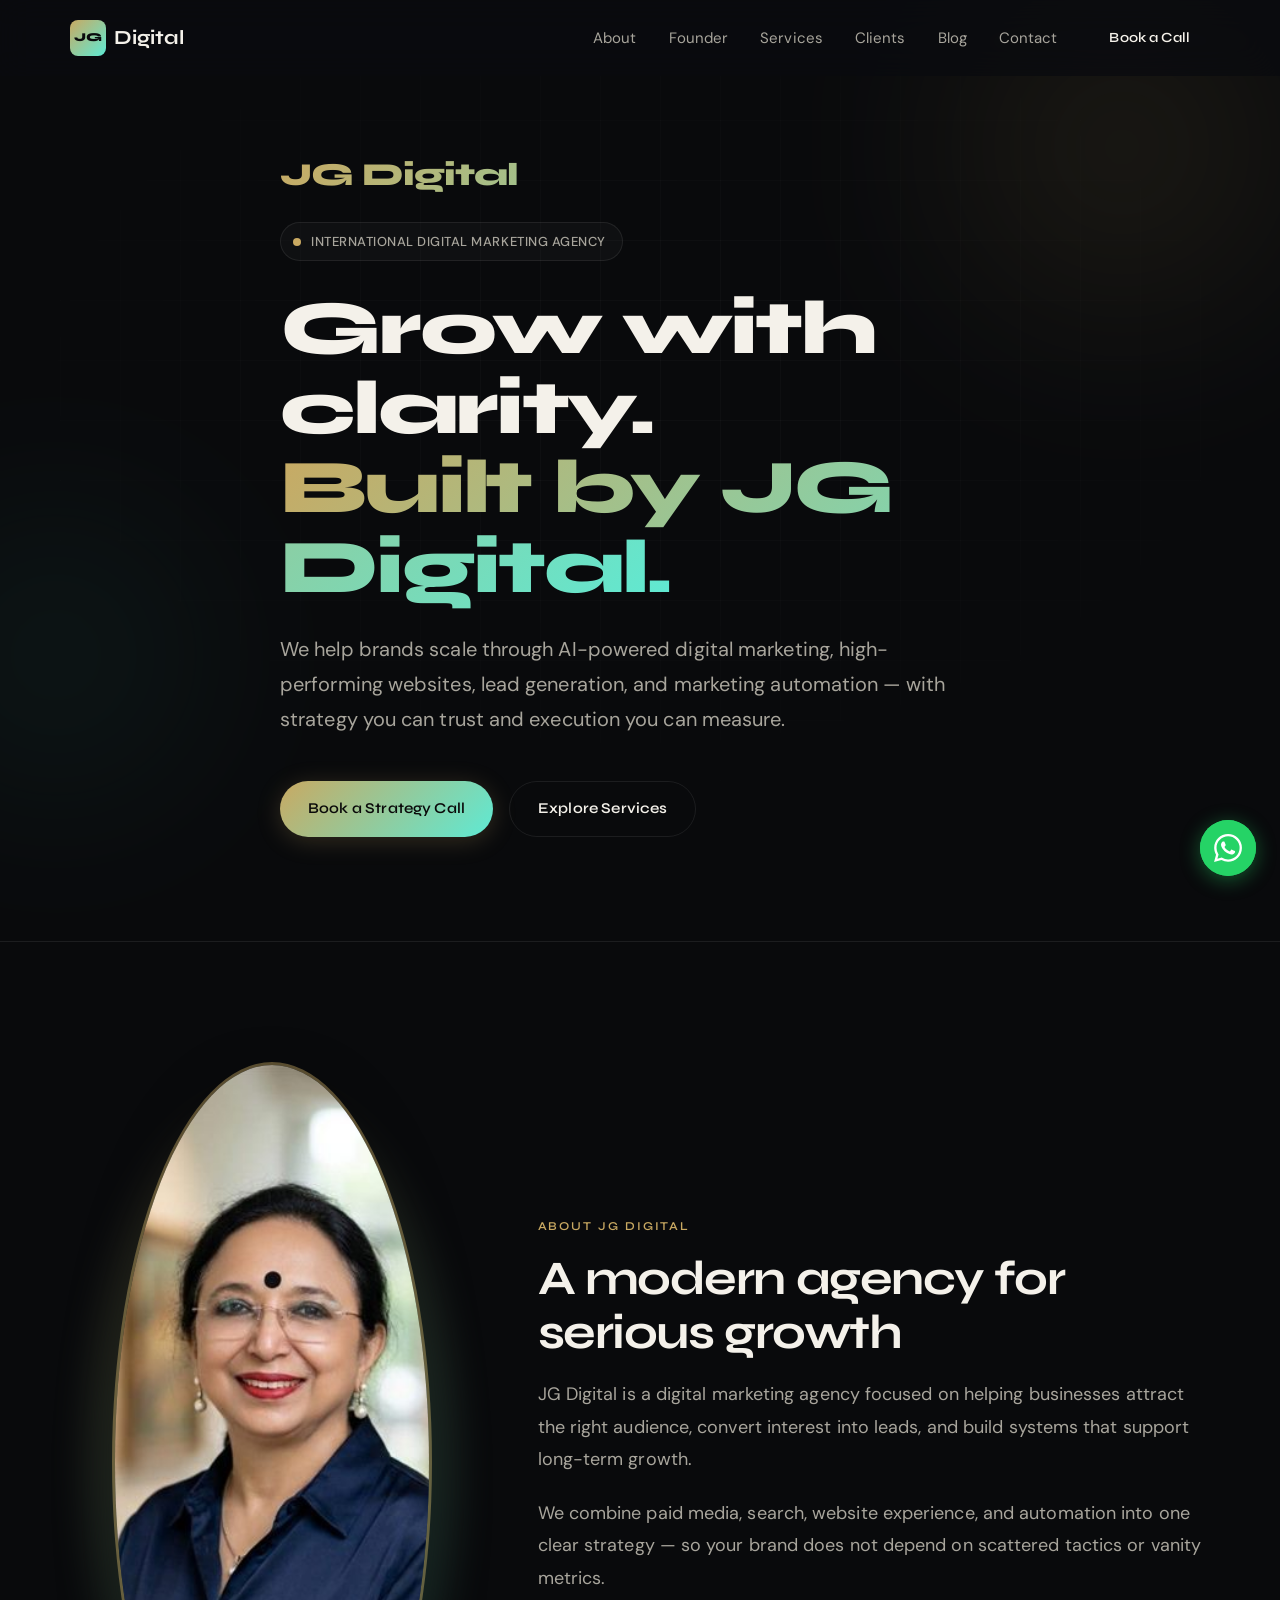
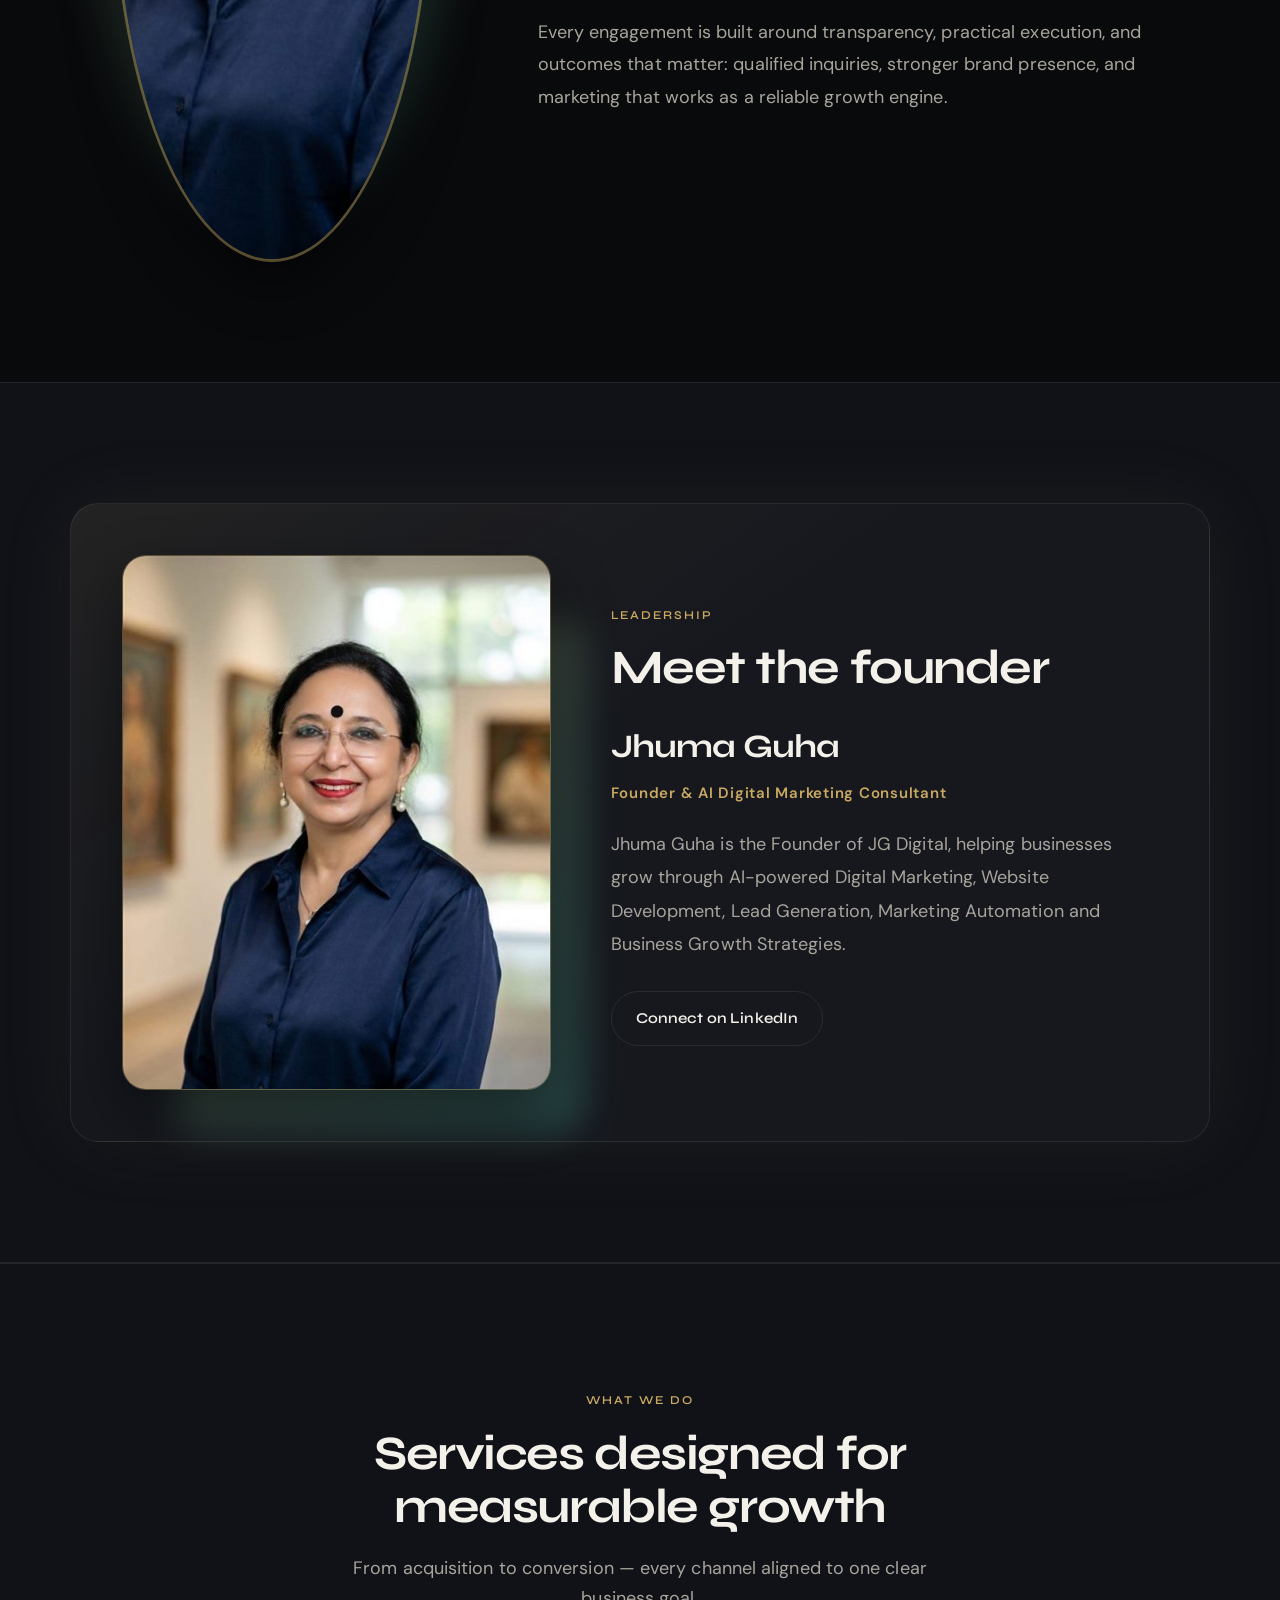
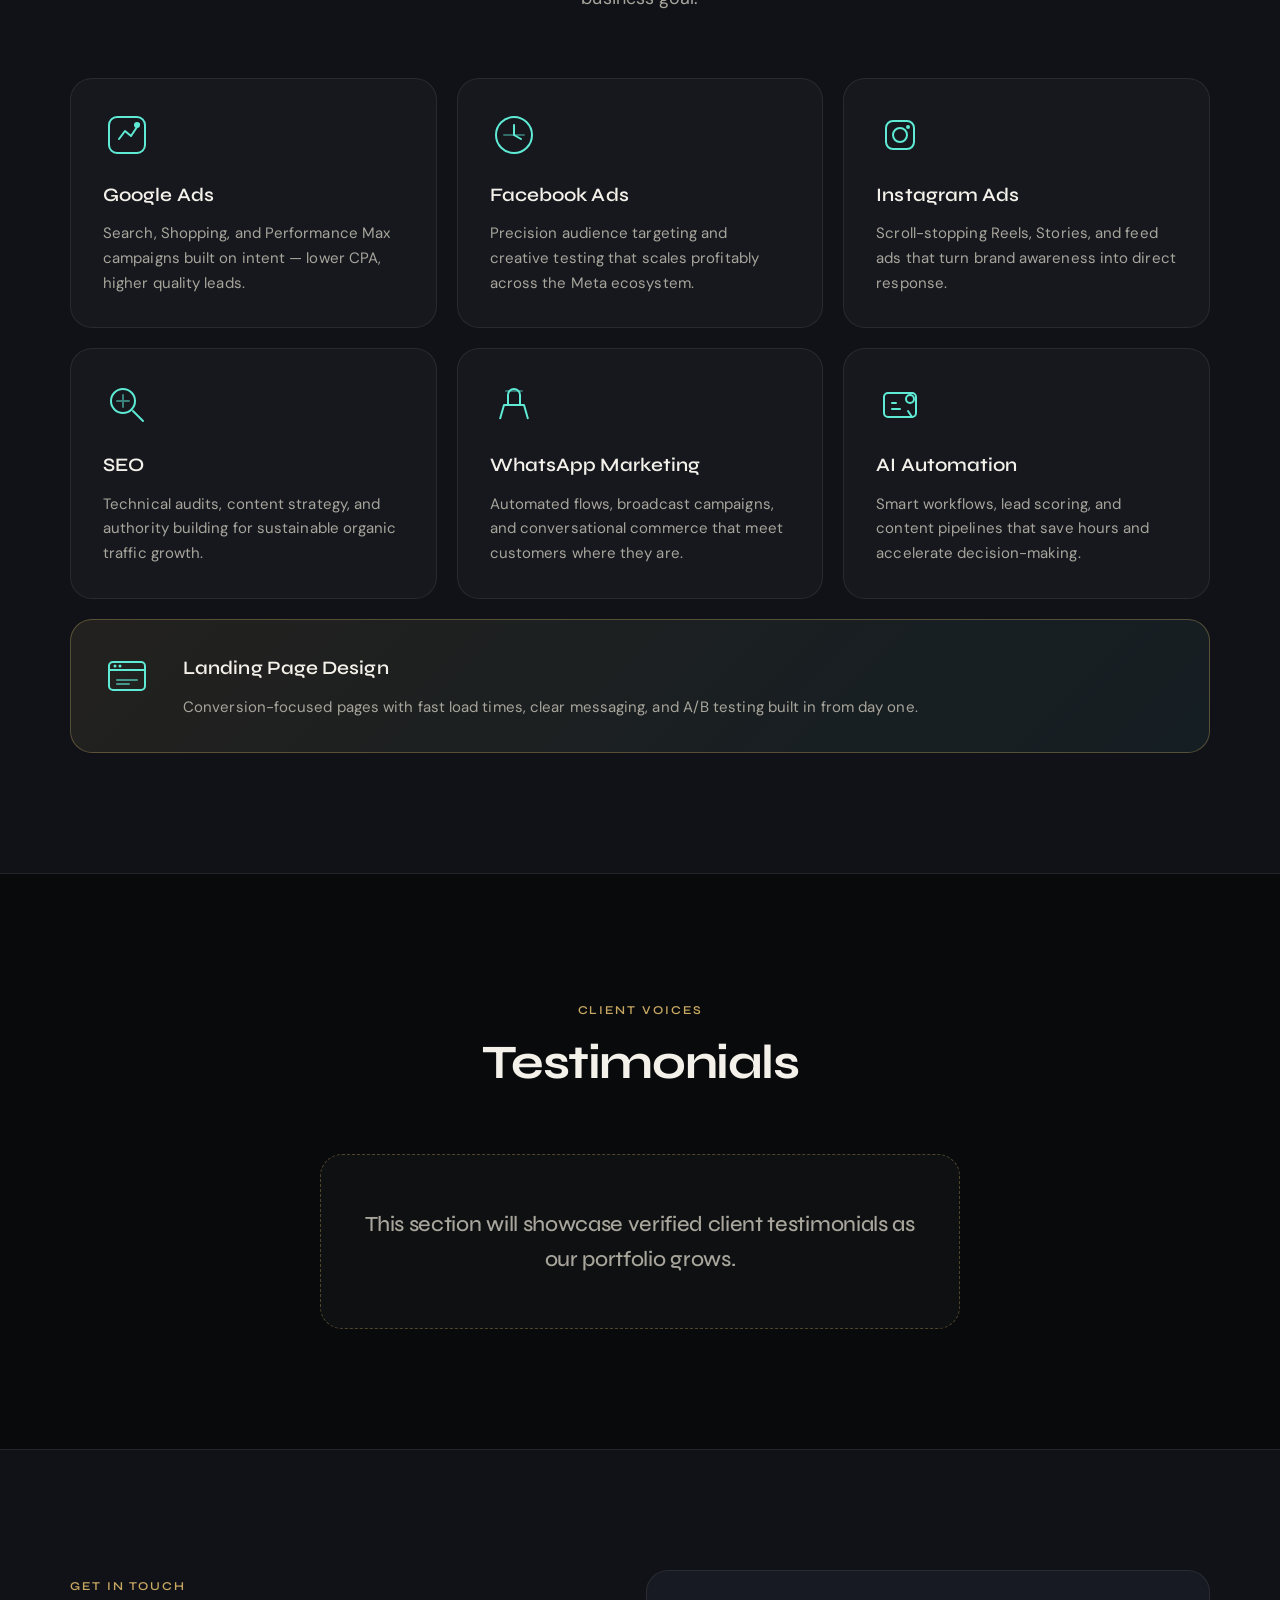
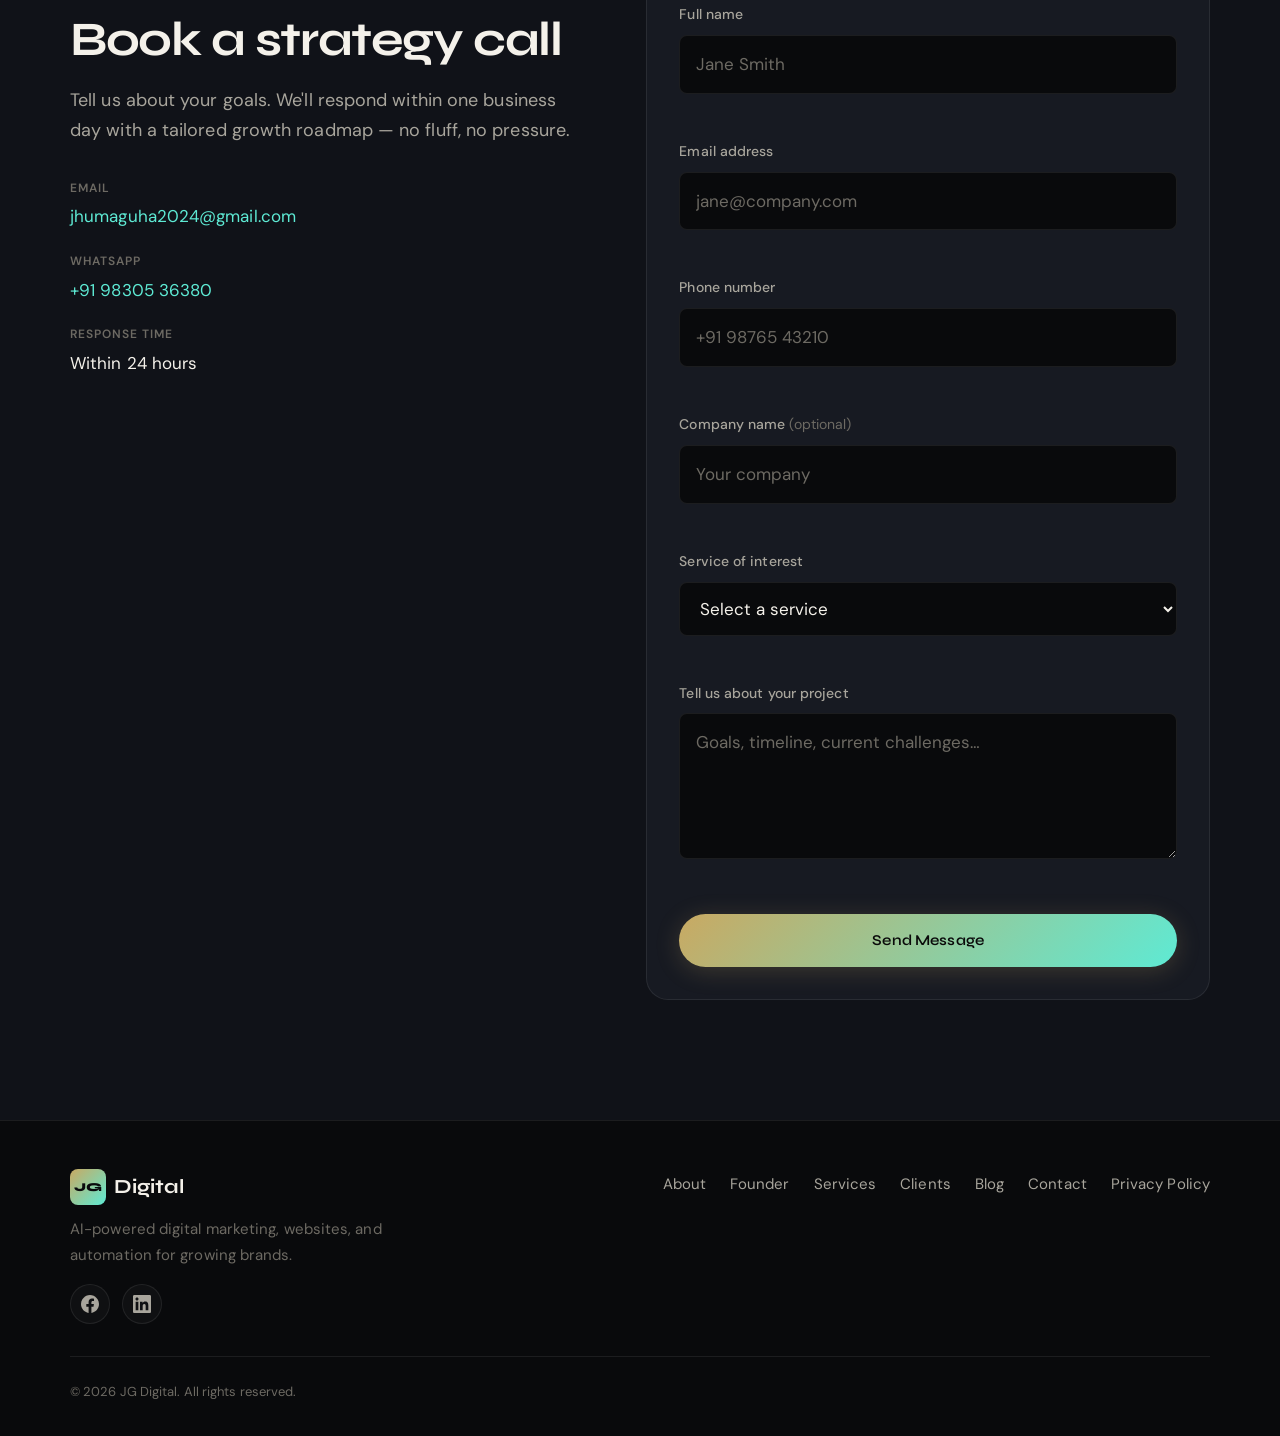
==== commit 7eb56b9b: "Add founder profile photos and About/Founder sections to the GitHub Pages site. Co-authored-by: Curs" ====
--- a/docs/index.html
+++ b/docs/index.html
@@ -22,7 +22,6 @@
 
   <a href="#main" class="skip-link">Skip to main content</a>
 
-  <!-- Navigation -->
   <header class="site-header" id="top">
     <div class="container header-inner">
       <a href="#top" class="logo" aria-label="JG Digital — home">
@@ -52,7 +51,6 @@
 
   <main id="main">
 
-    <!-- Hero -->
     <section class="hero" aria-labelledby="hero-heading">
       <div class="hero-bg" aria-hidden="true">
         <div class="hero-orb hero-orb--1"></div>
@@ -82,20 +80,37 @@
     <!-- About -->
     <section class="section about" id="about" aria-labelledby="about-heading">
       <div class="container about-grid">
-        <header class="section-header section-header--left about-intro" data-animate>
-          <p class="section-eyebrow">About JG Digital</p>
-          <h2 id="about-heading" class="section-title">A modern agency for serious growth</h2>
-        </header>
-        <div class="about-copy" data-animate>
-          <p>
-            JG Digital is a digital marketing agency focused on helping businesses attract the right audience, convert interest into leads, and build systems that support long-term growth.
-          </p>
-          <p>
-            We combine paid media, search, website experience, and automation into one clear strategy — so your brand does not depend on scattered tactics or vanity metrics.
-          </p>
-          <p>
-            Every engagement is built around transparency, practical execution, and outcomes that matter: qualified inquiries, stronger brand presence, and marketing that works as a reliable growth engine.
-          </p>
+        <div class="about-media" data-animate>
+          <img
+            class="about-photo"
+            src="assets/images/jhuma-guha.jpg"
+            srcset="assets/images/jhuma-guha-480w.jpg 480w,
+                    assets/images/jhuma-guha-800w.jpg 800w,
+                    assets/images/jhuma-guha.jpg 1400w"
+            sizes="(max-width: 860px) 280px, min(320px, 32vw)"
+            width="800"
+            height="800"
+            alt="Jhuma Guha, Founder of JG Digital"
+            loading="lazy"
+            decoding="async"
+          >
+        </div>
+        <div class="about-content">
+          <header class="section-header section-header--left about-intro" data-animate>
+            <p class="section-eyebrow">About JG Digital</p>
+            <h2 id="about-heading" class="section-title">A modern agency for serious growth</h2>
+          </header>
+          <div class="about-copy" data-animate>
+            <p>
+              JG Digital is a digital marketing agency focused on helping businesses attract the right audience, convert interest into leads, and build systems that support long-term growth.
+            </p>
+            <p>
+              We combine paid media, search, website experience, and automation into one clear strategy — so your brand does not depend on scattered tactics or vanity metrics.
+            </p>
+            <p>
+              Every engagement is built around transparency, practical execution, and outcomes that matter: qualified inquiries, stronger brand presence, and marketing that works as a reliable growth engine.
+            </p>
+          </div>
         </div>
       </div>
     </section>
@@ -106,10 +121,10 @@
         <div class="founder-media">
           <img
             class="founder-photo"
-            src="https://cdn.jsdelivr.net/gh/jhuma-cloud/jg-digital-website@main/assets/images/jhuma-guha.jpg"
-            srcset="https://cdn.jsdelivr.net/gh/jhuma-cloud/jg-digital-website@main/assets/images/jhuma-guha-480w.jpg 480w,
-                    https://cdn.jsdelivr.net/gh/jhuma-cloud/jg-digital-website@main/assets/images/jhuma-guha-800w.jpg 800w,
-                    https://cdn.jsdelivr.net/gh/jhuma-cloud/jg-digital-website@main/assets/images/jhuma-guha.jpg 1400w"
+            src="assets/images/jhuma-guha.jpg"
+            srcset="assets/images/jhuma-guha-480w.jpg 480w,
+                    assets/images/jhuma-guha-800w.jpg 800w,
+                    assets/images/jhuma-guha.jpg 1400w"
             sizes="(max-width: 800px) 88vw, min(420px, 38vw)"
             width="1400"
             height="1750"
@@ -255,7 +270,6 @@
       </div>
     </section>
 
-    <!-- Contact -->
     <section class="section contact" id="contact" aria-labelledby="contact-heading">
       <div class="container contact-grid">
         <div class="contact-info">
@@ -348,7 +362,6 @@
 
   </main>
 
-  <!-- Footer -->
   <footer class="site-footer">
     <div class="container footer-inner">
       <div class="footer-brand">
@@ -387,7 +400,6 @@
     </div>
   </footer>
 
-  <!-- WhatsApp FAB -->
   <a
     href="https://wa.me/919830536380"
     class="whatsapp-fab"
--- a/docs/styles.css
+++ b/docs/styles.css
@@ -526,16 +526,51 @@
 
 .about-grid {
   display: grid;
-  grid-template-columns: minmax(0, 0.9fr) minmax(0, 1.1fr);
-  gap: 3.5rem 4.5rem;
-  align-items: start;
+  grid-template-columns: minmax(220px, 0.75fr) minmax(0, 1.25fr);
+  gap: 3rem 4rem;
+  align-items: center;
+}
+
+.about-media {
+  position: relative;
+  display: flex;
+  justify-content: center;
+  align-items: center;
+}
+
+.about-media::before {
+  content: '';
+  position: absolute;
+  inset: 6%;
+  border-radius: 50%;
+  background: var(--gradient-brand);
+  opacity: 0.22;
+  filter: blur(22px);
+  z-index: 0;
+}
+
+.about-photo {
+  position: relative;
+  z-index: 1;
+  width: min(100%, 320px);
+  aspect-ratio: 1;
+  object-fit: cover;
+  object-position: center top;
+  border-radius: 50%;
+  border: 3px solid rgba(201, 169, 98, 0.42);
+  box-shadow:
+    0 22px 55px rgba(0, 0, 0, 0.48),
+    0 0 0 1px rgba(255, 255, 255, 0.05) inset;
+}
+
+.about-content {
+  min-width: 0;
 }
 
 .about-intro {
   max-width: none;
   margin-bottom: 0;
-  position: sticky;
-  top: calc(var(--header-h) + 2rem);
+  position: static;
 }
 
 .about-copy p {
@@ -552,7 +587,12 @@
 @media (max-width: 860px) {
   .about-grid {
     grid-template-columns: 1fr;
-    gap: 1.5rem;
+    gap: 2rem;
+  }
+
+  .about-media {
+    max-width: 280px;
+    margin-inline: auto;
   }
 
   .about-intro {
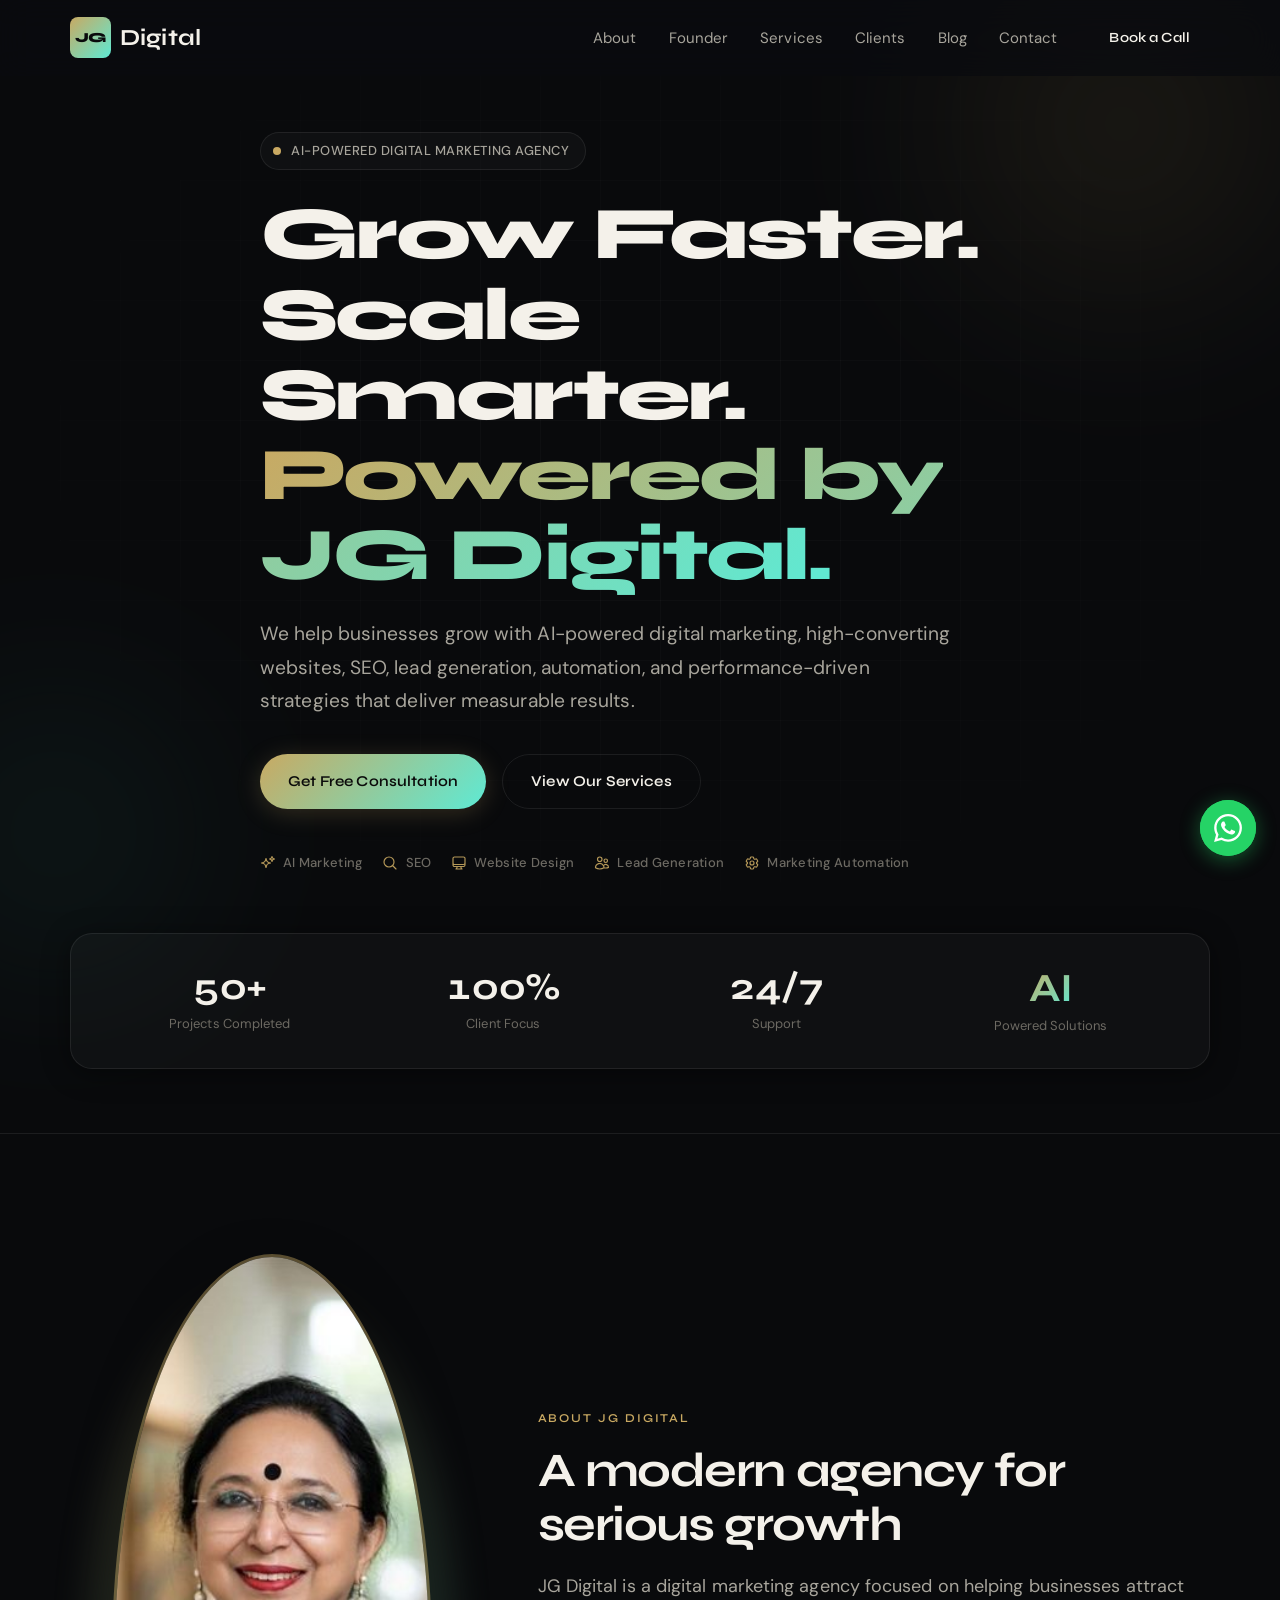
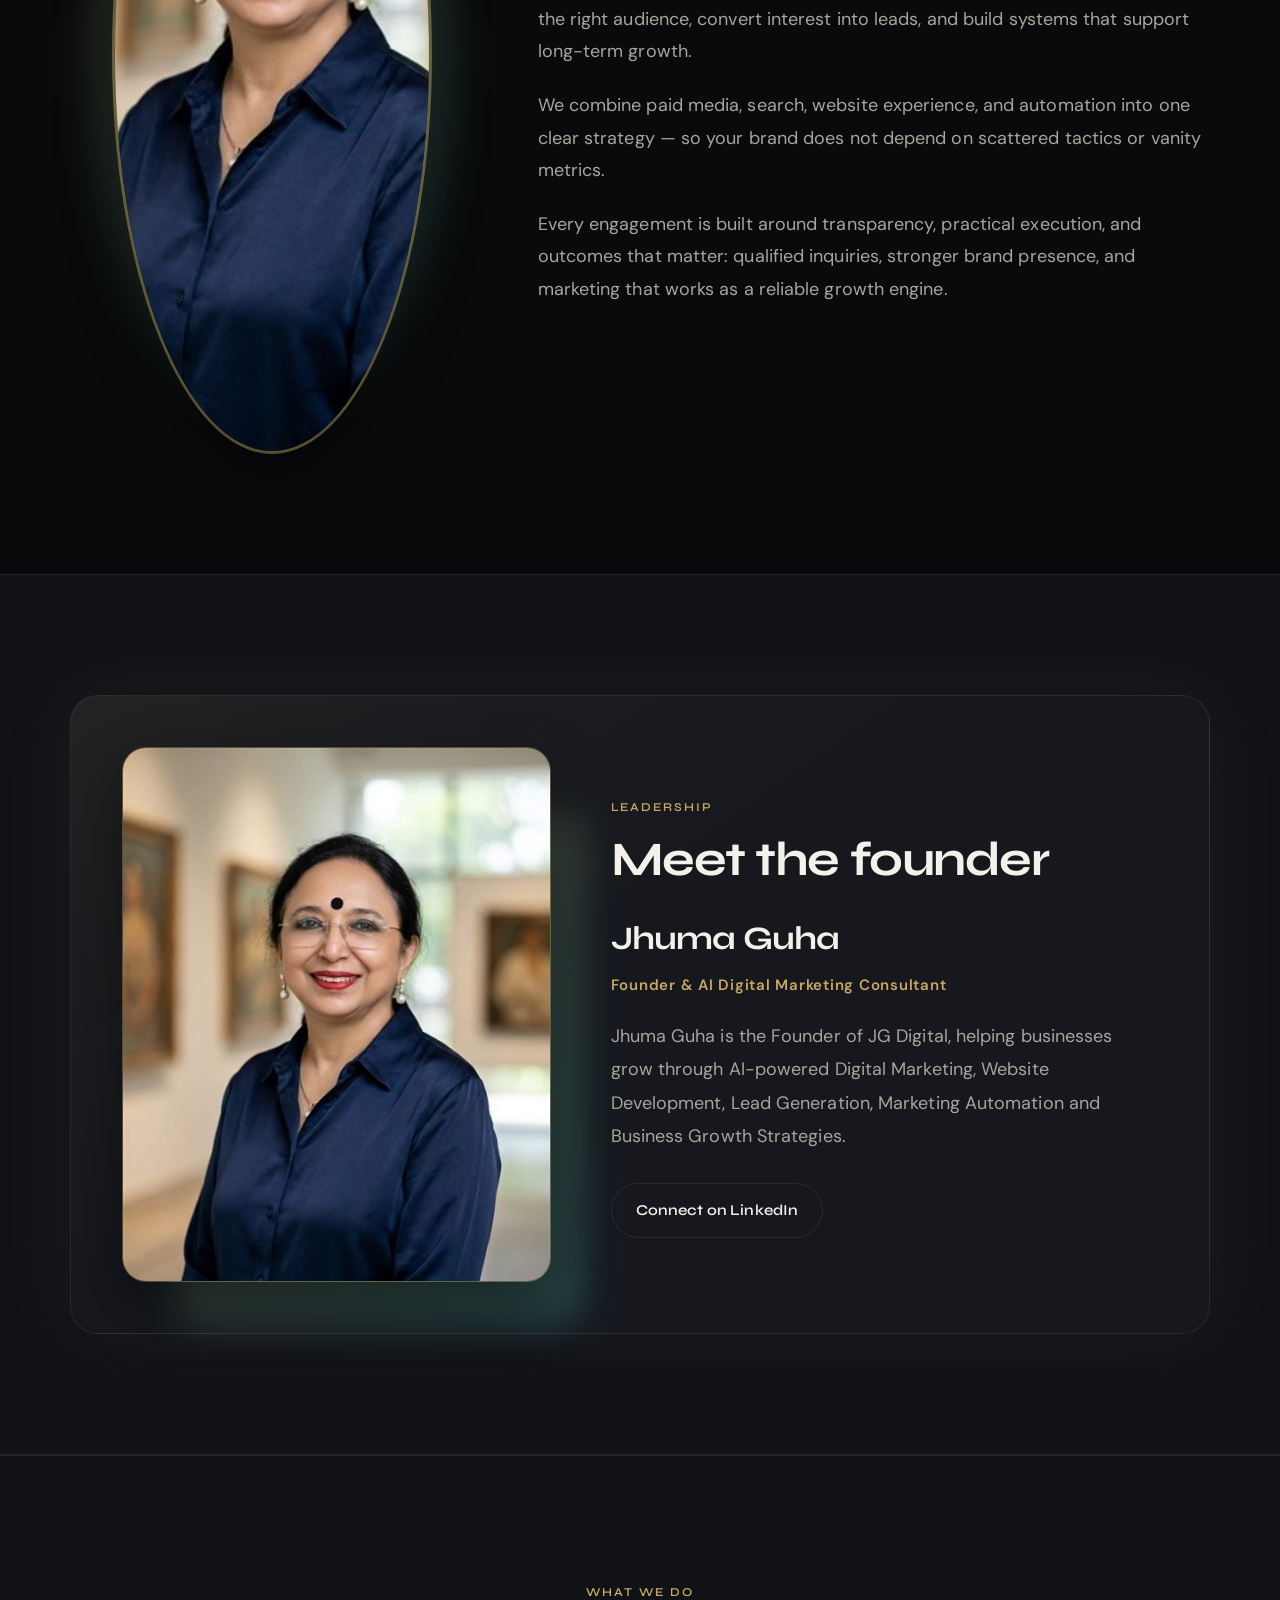
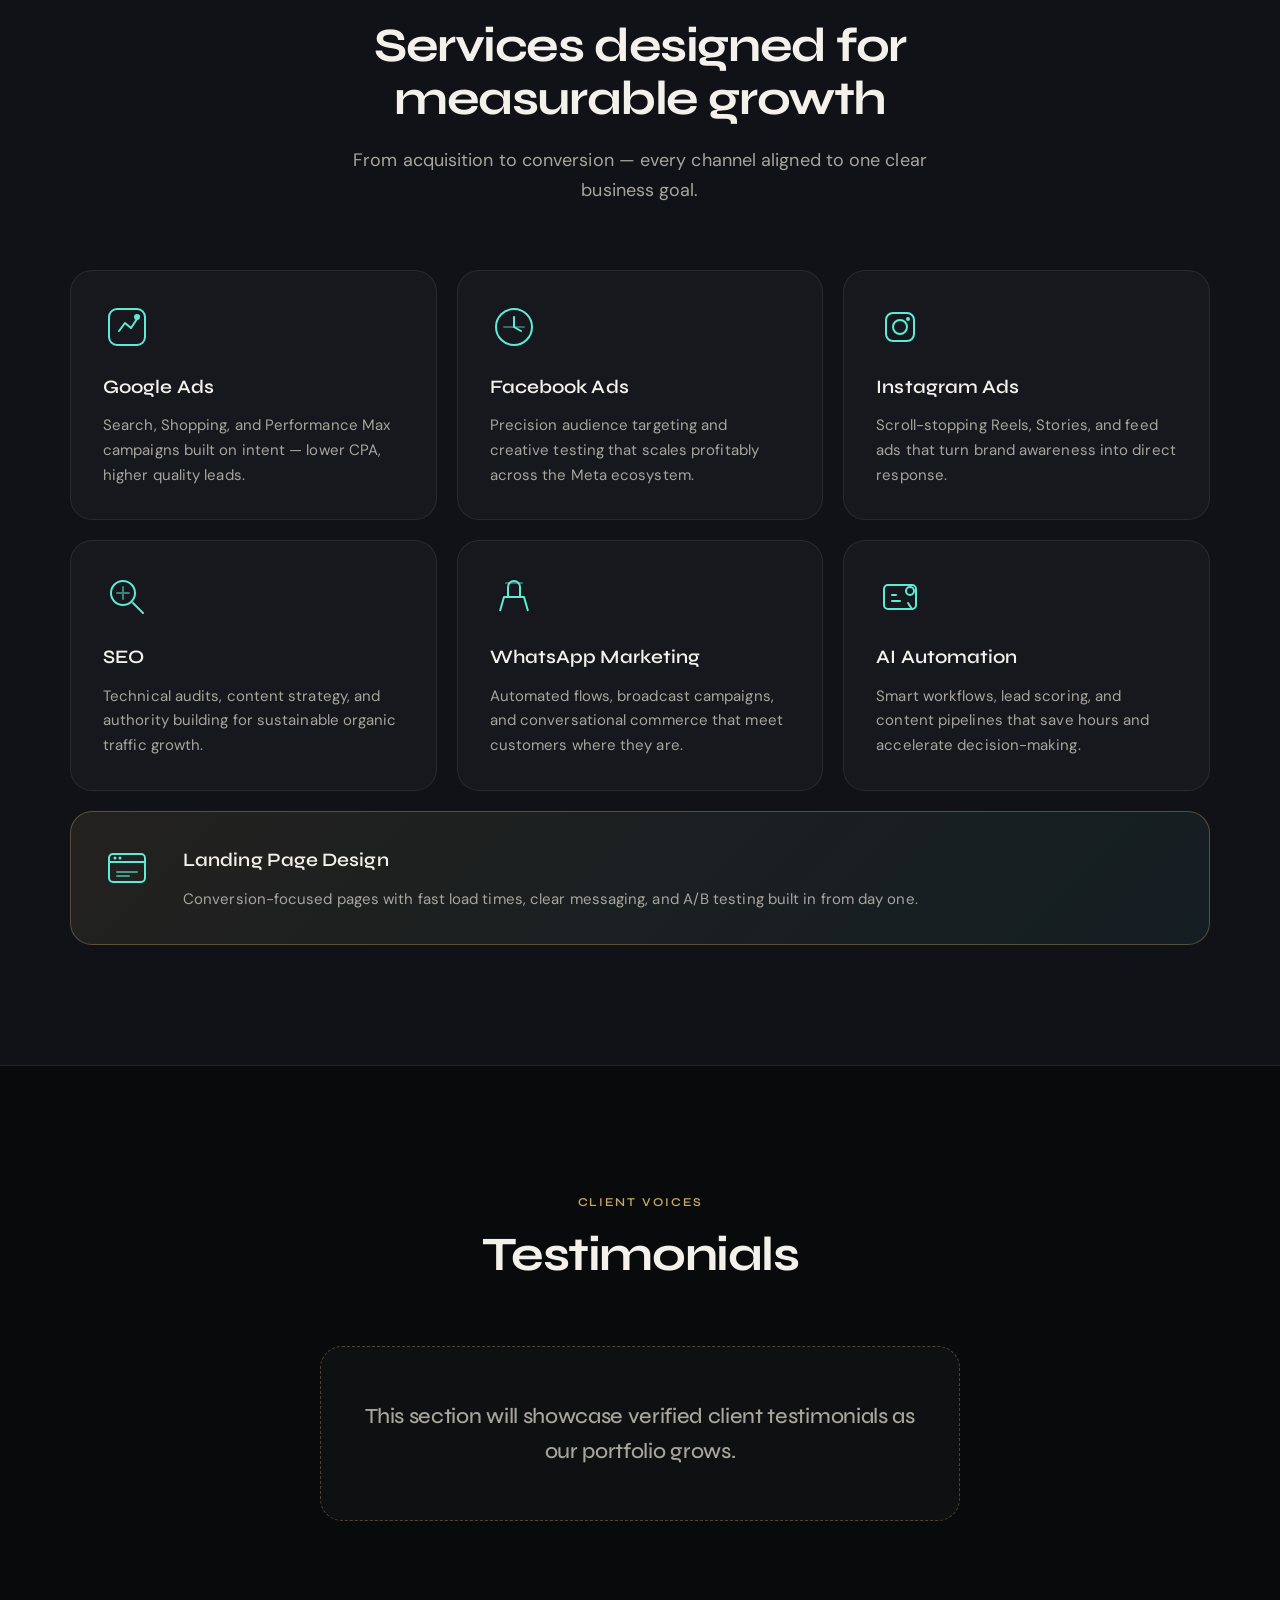
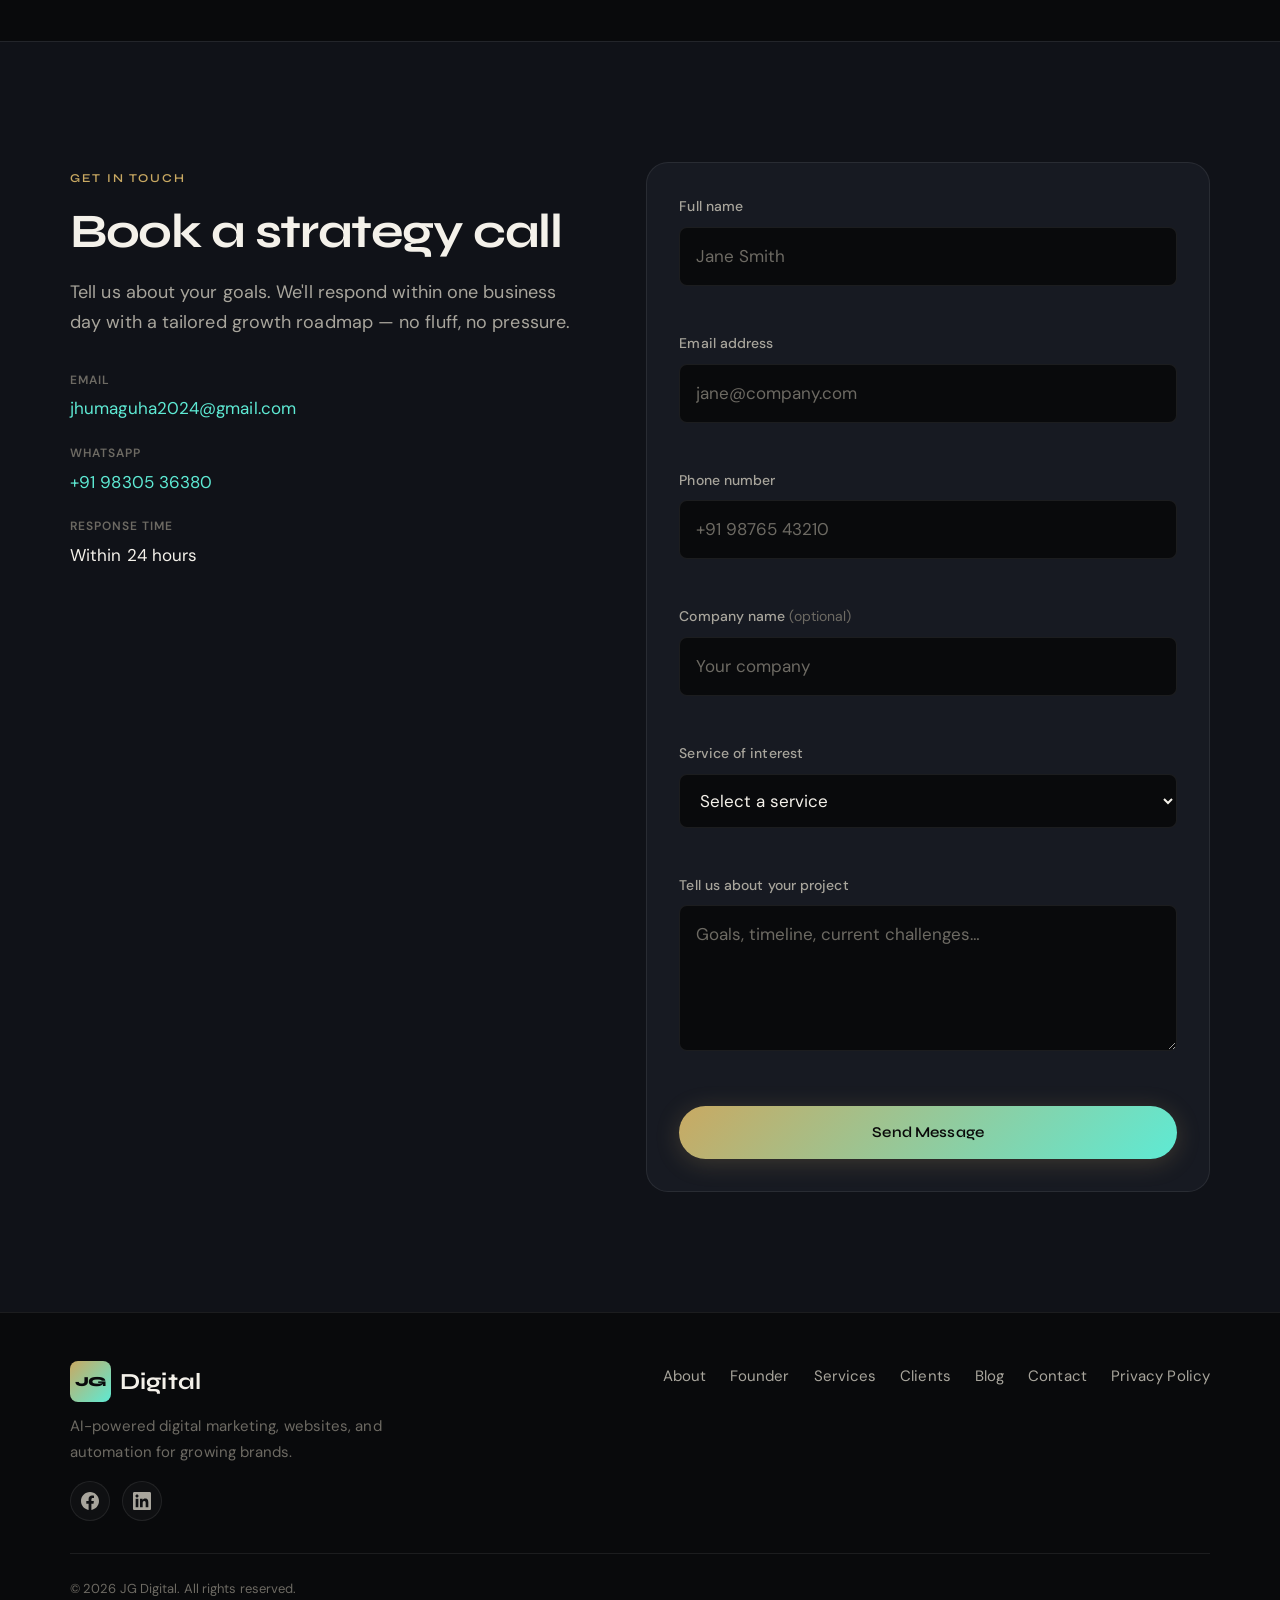
==== commit eab11e1e: "Hero Section Premium Upgrade Co-authored-by: Cursor <cursoragent@cursor.com>" ====
--- a/docs/index.html
+++ b/docs/index.html
@@ -58,22 +58,75 @@
         <div class="hero-grid"></div>
       </div>
       <div class="container hero-inner">
-        <p class="hero-brand" aria-hidden="true">JG Digital</p>
         <p class="hero-eyebrow">
           <span class="pulse-dot" aria-hidden="true"></span>
-          International digital marketing agency
+          AI-Powered Digital Marketing Agency
         </p>
         <h1 id="hero-heading" class="hero-title">
-          Grow with clarity.<br>
-          <span class="gradient-text">Built by JG Digital.</span>
+          Grow Faster.<br>
+          Scale Smarter.<br>
+          <span class="gradient-text">Powered by JG Digital.</span>
         </h1>
         <p class="hero-subtitle">
-          We help brands scale through AI-powered digital marketing, high-performing websites, lead generation, and marketing automation — with strategy you can trust and execution you can measure.
+          We help businesses grow with AI-powered digital marketing, high-converting websites, SEO, lead generation, automation, and performance-driven strategies that deliver measurable results.
         </p>
         <div class="hero-actions">
-          <a href="#contact" class="btn btn-primary">Book a Strategy Call</a>
-          <a href="#services" class="btn btn-ghost">Explore Services</a>
-        </div>
+          <a href="#contact" class="btn btn-primary">Get Free Consultation</a>
+          <a href="#services" class="btn btn-ghost">View Our Services</a>
+        </div>
+        <ul class="hero-trust" aria-label="Core capabilities">
+          <li class="hero-trust-item">
+            <svg class="hero-trust-icon" viewBox="0 0 24 24" fill="none" stroke="currentColor" stroke-width="1.75" aria-hidden="true">
+              <path stroke-linecap="round" stroke-linejoin="round" d="M9.813 15.904L9 18.75l-.813-2.846a4.5 4.5 0 00-3.09-3.09L2.25 12l2.846-.813a4.5 4.5 0 003.09-3.09L9 5.25l.813 2.846a4.5 4.5 0 003.09 3.09L15.75 12l-2.846.813a4.5 4.5 0 00-3.09 3.09zM18.259 8.715L18 9.75l-.259-1.035a3.375 3.375 0 00-2.455-2.456L14.25 6l1.036-.259a3.375 3.375 0 002.455-2.456L18 2.25l.259 1.035a3.375 3.375 0 002.455 2.456L21.75 6l-1.036.259a3.375 3.375 0 00-2.455 2.456z"/>
+            </svg>
+            AI Marketing
+          </li>
+          <li class="hero-trust-item">
+            <svg class="hero-trust-icon" viewBox="0 0 24 24" fill="none" stroke="currentColor" stroke-width="1.75" aria-hidden="true">
+              <path stroke-linecap="round" stroke-linejoin="round" d="M21 21l-5.197-5.197m0 0A7.5 7.5 0 105.196 5.196a7.5 7.5 0 0010.607 10.607z"/>
+            </svg>
+            SEO
+          </li>
+          <li class="hero-trust-item">
+            <svg class="hero-trust-icon" viewBox="0 0 24 24" fill="none" stroke="currentColor" stroke-width="1.75" aria-hidden="true">
+              <path stroke-linecap="round" stroke-linejoin="round" d="M9 17.25v1.007a3 3 0 01-.879 2.122L7.5 21h9l-.621-.621A3 3 0 0115 18.257V17.25m6-12V15a2.25 2.25 0 01-2.25 2.25H5.25A2.25 2.25 0 013 15V5.25m18 0A2.25 2.25 0 0018.75 3H5.25A2.25 2.25 0 003 5.25m18 0V12a2.25 2.25 0 01-2.25 2.25H5.25A2.25 2.25 0 013 12V5.25"/>
+            </svg>
+            Website Design
+          </li>
+          <li class="hero-trust-item">
+            <svg class="hero-trust-icon" viewBox="0 0 24 24" fill="none" stroke="currentColor" stroke-width="1.75" aria-hidden="true">
+              <path stroke-linecap="round" stroke-linejoin="round" d="M15 19.128a9.38 9.38 0 002.625.372 9.337 9.337 0 004.121-.952 4.125 4.125 0 00-7.533-2.493M15 19.128v-.003c0-1.113-.285-2.16-.786-3.07M15 19.128v.106A12.318 12.318 0 018.624 21c-2.331 0-4.512-.645-6.374-1.766l-.001-.109a6.375 6.375 0 0111.964-3.07M12 6.375a3.375 3.375 0 11-6.75 0 3.375 3.375 0 016.75 0zm8.25 2.25a2.625 2.625 0 11-5.25 0 2.625 2.625 0 015.25 0z"/>
+            </svg>
+            Lead Generation
+          </li>
+          <li class="hero-trust-item">
+            <svg class="hero-trust-icon" viewBox="0 0 24 24" fill="none" stroke="currentColor" stroke-width="1.75" aria-hidden="true">
+              <path stroke-linecap="round" stroke-linejoin="round" d="M9.594 3.94c.09-.542.56-.94 1.11-.94h2.593c.55 0 1.02.398 1.11.94l.213 1.281c.063.374.313.686.645.87.074.04.147.083.22.127.324.196.72.257 1.075.124l1.217-.456a1.125 1.125 0 011.37.49l1.296 2.247a1.125 1.125 0 01-.26 1.431l-1.003.827c-.293.24-.438.613-.431.992a6.759 6.759 0 010 .255c-.007.378.138.75.43.99l1.005.828c.424.35.534.954.26 1.43l-1.298 2.247a1.125 1.125 0 01-1.369.491l-1.217-.456c-.355-.133-.75-.072-1.076.124a6.57 6.57 0 01-.22.128c-.331.183-.581.495-.644.869l-.213 1.28c-.09.543-.56.941-1.11.941h-2.594c-.55 0-1.02-.398-1.11-.94l-.213-1.281c-.062-.374-.312-.686-.644-.87a6.52 6.52 0 01-.22-.127c-.325-.196-.72-.257-1.076-.124l-1.217.456a1.125 1.125 0 01-1.369-.49l-1.297-2.247a1.125 1.125 0 01.26-1.431l1.004-.827c.292-.24.437-.613.43-.992a6.932 6.932 0 010-.255c.007-.378-.138-.75-.43-.99l-1.004-.828a1.125 1.125 0 01-.26-1.43l1.297-2.247a1.125 1.125 0 011.37-.491l1.216.456c.356.133.751.072 1.076-.124.072-.044.146-.087.22-.128.332-.183.582-.495.644-.869l.214-1.281z"/>
+              <path stroke-linecap="round" stroke-linejoin="round" d="M15 12a3 3 0 11-6 0 3 3 0 016 0z"/>
+            </svg>
+            Marketing Automation
+          </li>
+        </ul>
+      </div>
+      <div class="container hero-stats-wrap">
+        <dl class="hero-stats" aria-label="Agency highlights">
+          <div class="hero-stat">
+            <dt class="hero-stat-value"><span class="stat-number" data-count="50" data-suffix="+">50+</span></dt>
+            <dd class="hero-stat-label">Projects Completed</dd>
+          </div>
+          <div class="hero-stat">
+            <dt class="hero-stat-value"><span class="stat-number" data-count="100" data-suffix="%">100%</span></dt>
+            <dd class="hero-stat-label">Client Focus</dd>
+          </div>
+          <div class="hero-stat">
+            <dt class="hero-stat-value"><span class="stat-number" data-count="24" data-suffix="/7">24/7</span></dt>
+            <dd class="hero-stat-label">Support</dd>
+          </div>
+          <div class="hero-stat">
+            <dt class="hero-stat-value hero-stat-value--text"><span class="gradient-text">AI</span></dt>
+            <dd class="hero-stat-label">Powered Solutions</dd>
+          </div>
+        </dl>
       </div>
     </section>
 
--- a/docs/styles.css
+++ b/docs/styles.css
@@ -229,21 +229,21 @@
 .logo {
   display: flex;
   align-items: center;
-  gap: 0.5rem;
+  gap: 0.575rem;
   font-family: var(--font-display);
   font-weight: 700;
-  font-size: 1.25rem;
+  font-size: 1.4375rem;
 }
 
 .logo-mark {
   display: flex;
   align-items: center;
   justify-content: center;
-  width: 36px;
-  height: 36px;
+  width: 41px;
+  height: 41px;
   background: var(--gradient-brand);
   color: var(--bg-base);
-  font-size: 0.75rem;
+  font-size: 0.8625rem;
   font-weight: 800;
   letter-spacing: -0.02em;
   border-radius: var(--radius-sm);
@@ -257,7 +257,7 @@
   display: none;
   flex-direction: column;
   justify-content: center;
-  gap: 5px;
+  gap: 6px;
   width: 44px;
   height: 44px;
   padding: 10px;
@@ -276,14 +276,14 @@
 .nav-toggle-bar {
   display: block;
   width: 100%;
-  height: 2px;
+  height: 3px;
   background: var(--text-primary);
-  border-radius: 2px;
+  border-radius: 3px;
   transition: transform var(--duration) var(--ease-out), opacity var(--duration) var(--ease-out);
 }
 
 .nav-toggle[aria-expanded="true"] .nav-toggle-bar:nth-child(1) {
-  transform: translateY(7px) rotate(45deg);
+  transform: translateY(9px) rotate(45deg);
 }
 
 .nav-toggle[aria-expanded="true"] .nav-toggle-bar:nth-child(2) {
@@ -291,7 +291,7 @@
 }
 
 .nav-toggle[aria-expanded="true"] .nav-toggle-bar:nth-child(3) {
-  transform: translateY(-7px) rotate(-45deg);
+  transform: translateY(-9px) rotate(-45deg);
 }
 
 .nav-list {
@@ -338,8 +338,9 @@
   min-height: 100vh;
   min-height: 100svh;
   display: flex;
-  align-items: center;
-  padding: calc(var(--header-h) + 4.5rem) 0 6.5rem;
+  flex-direction: column;
+  justify-content: center;
+  padding: calc(var(--header-h) + 3.5rem) 0 4rem;
   overflow: hidden;
 }
 
@@ -392,7 +393,7 @@
 .hero-inner {
   position: relative;
   z-index: 1;
-  max-width: 720px;
+  max-width: 760px;
   animation: heroIn 1s var(--ease-out) both;
 }
 
@@ -405,18 +406,6 @@
     opacity: 1;
     transform: translateY(0);
   }
-}
-
-.hero-brand {
-  font-family: var(--font-display);
-  font-size: clamp(1.5rem, 3vw, 2rem);
-  font-weight: 800;
-  letter-spacing: -0.03em;
-  margin-bottom: 1.25rem;
-  background: var(--gradient-brand);
-  -webkit-background-clip: text;
-  background-clip: text;
-  -webkit-text-fill-color: transparent;
 }
 
 .hero-eyebrow {
@@ -424,7 +413,7 @@
   align-items: center;
   gap: 0.625rem;
   padding: 0.45rem 1rem 0.45rem 0.75rem;
-  margin-bottom: 1.75rem;
+  margin-bottom: 1.5rem;
   font-size: 0.8125rem;
   font-weight: 500;
   letter-spacing: 0.04em;
@@ -450,26 +439,116 @@
 
 .hero-title {
   font-family: var(--font-display);
-  font-size: clamp(2.85rem, 6.5vw, 4.75rem);
+  font-size: clamp(2.35rem, 5.8vw, 4.75rem);
   font-weight: 800;
-  line-height: 1.05;
+  line-height: 1.08;
   letter-spacing: -0.035em;
-  max-width: 12ch;
-  margin-bottom: 1.5rem;
+  max-width: 14ch;
+  margin-bottom: 1.35rem;
 }
 
 .hero-subtitle {
-  font-size: clamp(1.0625rem, 2vw, 1.25rem);
+  font-size: clamp(1rem, 2vw, 1.2rem);
   line-height: 1.75;
   color: var(--text-secondary);
-  max-width: 48ch;
-  margin-bottom: 2.75rem;
+  max-width: 54ch;
+  margin-bottom: 2.25rem;
 }
 
 .hero-actions {
   display: flex;
   flex-wrap: wrap;
   gap: 1rem;
+  margin-bottom: 2.25rem;
+}
+
+.hero-actions .btn {
+  min-width: 11.5rem;
+}
+
+.hero-actions .btn-primary:hover {
+  transform: translateY(-3px) scale(1.02);
+}
+
+.hero-actions .btn-ghost:hover {
+  transform: translateY(-3px);
+  box-shadow: 0 8px 24px rgba(0, 0, 0, 0.25);
+}
+
+/* Trust bar */
+.hero-trust {
+  display: flex;
+  flex-wrap: wrap;
+  gap: 0.75rem 1.25rem;
+  padding-top: 0.25rem;
+  min-height: 2rem;
+}
+
+.hero-trust-item {
+  display: inline-flex;
+  align-items: center;
+  gap: 0.45rem;
+  font-size: 0.8125rem;
+  font-weight: 500;
+  color: var(--text-muted);
+  letter-spacing: 0.02em;
+}
+
+.hero-trust-icon {
+  width: 16px;
+  height: 16px;
+  flex-shrink: 0;
+  color: var(--accent-gold);
+  opacity: 0.9;
+}
+
+/* Hero statistics */
+.hero-stats-wrap {
+  position: relative;
+  z-index: 1;
+  margin-top: 3.5rem;
+  animation: heroIn 1s var(--ease-out) 0.15s both;
+}
+
+.hero-stats {
+  display: grid;
+  grid-template-columns: repeat(4, 1fr);
+  gap: 1.25rem;
+  padding: 1.75rem 2rem;
+  background: var(--bg-card);
+  border: 1px solid var(--border-subtle);
+  border-radius: var(--radius-lg);
+  box-shadow: var(--shadow-card);
+  min-height: 7.5rem;
+}
+
+.hero-stat {
+  text-align: center;
+  padding: 0.25rem 0.5rem;
+}
+
+.hero-stat-value {
+  font-family: var(--font-display);
+  font-size: clamp(1.75rem, 3.5vw, 2.35rem);
+  font-weight: 700;
+  letter-spacing: -0.02em;
+  line-height: 1.1;
+  margin-bottom: 0.45rem;
+  min-height: 2.6rem;
+  display: flex;
+  align-items: center;
+  justify-content: center;
+  font-variant-numeric: tabular-nums;
+}
+
+.hero-stat-value--text {
+  font-size: clamp(1.85rem, 3.5vw, 2.5rem);
+}
+
+.hero-stat-label {
+  font-size: 0.8125rem;
+  color: var(--text-muted);
+  line-height: 1.4;
 }
 
 /* ==========================================================================
@@ -1190,7 +1269,7 @@
 
 .whatsapp-fab {
   position: fixed;
-  bottom: 1.5rem;
+  bottom: calc(1.5rem + 20px);
   right: 1.5rem;
   z-index: 90;
   display: flex;
@@ -1248,9 +1327,77 @@
    Responsive
    ========================================================================== */
 
+@media (max-width: 1024px) {
+  .hero-stats {
+    grid-template-columns: repeat(2, 1fr);
+    gap: 1.5rem 1rem;
+    padding: 1.5rem 1.25rem;
+  }
+
+  .hero-stats-wrap {
+    margin-top: 3rem;
+  }
+}
+
 @media (max-width: 768px) {
   .nav-toggle {
     display: flex;
+  }
+
+  .hero {
+    padding: calc(var(--header-h) + 2.5rem) 0 3rem;
+  }
+
+  .hero-inner {
+    max-width: 100%;
+  }
+
+  .hero-eyebrow {
+    margin-bottom: 1.25rem;
+    font-size: 0.75rem;
+  }
+
+  .hero-title {
+    font-size: clamp(2.1rem, 8.5vw, 2.75rem);
+    max-width: 100%;
+    margin-bottom: 1.15rem;
+  }
+
+  .hero-subtitle {
+    font-size: 1rem;
+    margin-bottom: 1.75rem;
+  }
+
+  .hero-actions {
+    margin-bottom: 1.75rem;
+  }
+
+  .hero-trust {
+    gap: 0.625rem 1rem;
+  }
+
+  .hero-trust-item {
+    font-size: 0.75rem;
+  }
+
+  .hero-stats-wrap {
+    margin-top: 2.25rem;
+  }
+
+  .hero-stats {
+    grid-template-columns: repeat(2, 1fr);
+    gap: 1.25rem 0.75rem;
+    padding: 1.35rem 1rem;
+    min-height: auto;
+  }
+
+  .hero-stat-value {
+    font-size: 1.65rem;
+    min-height: 2.2rem;
+  }
+
+  .section {
+    padding: 5.5rem 0;
   }
 
   .primary-nav {
@@ -1285,10 +1432,6 @@
     margin-top: 0.5rem;
   }
 
-  .hero-stats {
-    gap: 1.5rem;
-  }
-
   .contact-grid {
     grid-template-columns: 1fr;
     gap: 2.5rem;
@@ -1305,16 +1448,45 @@
 }
 
 @media (max-width: 480px) {
+  .hero {
+    padding: calc(var(--header-h) + 2rem) 0 2.5rem;
+  }
+
+  .hero-title {
+    font-size: clamp(1.95rem, 9vw, 2.35rem);
+    line-height: 1.12;
+  }
+
+  .hero-subtitle {
+    line-height: 1.65;
+  }
+
   .hero-actions {
     flex-direction: column;
   }
 
   .hero-actions .btn {
     width: 100%;
+    min-width: 0;
+  }
+
+  .hero-trust {
+    flex-direction: column;
+    align-items: flex-start;
+    gap: 0.5rem;
+  }
+
+  .hero-stats {
+    grid-template-columns: 1fr 1fr;
+    padding: 1.15rem 0.85rem;
+  }
+
+  .hero-stat-label {
+    font-size: 0.75rem;
   }
 
   .whatsapp-fab {
-    bottom: 1rem;
+    bottom: calc(1rem + 20px);
     right: 1rem;
     width: 52px;
     height: 52px;
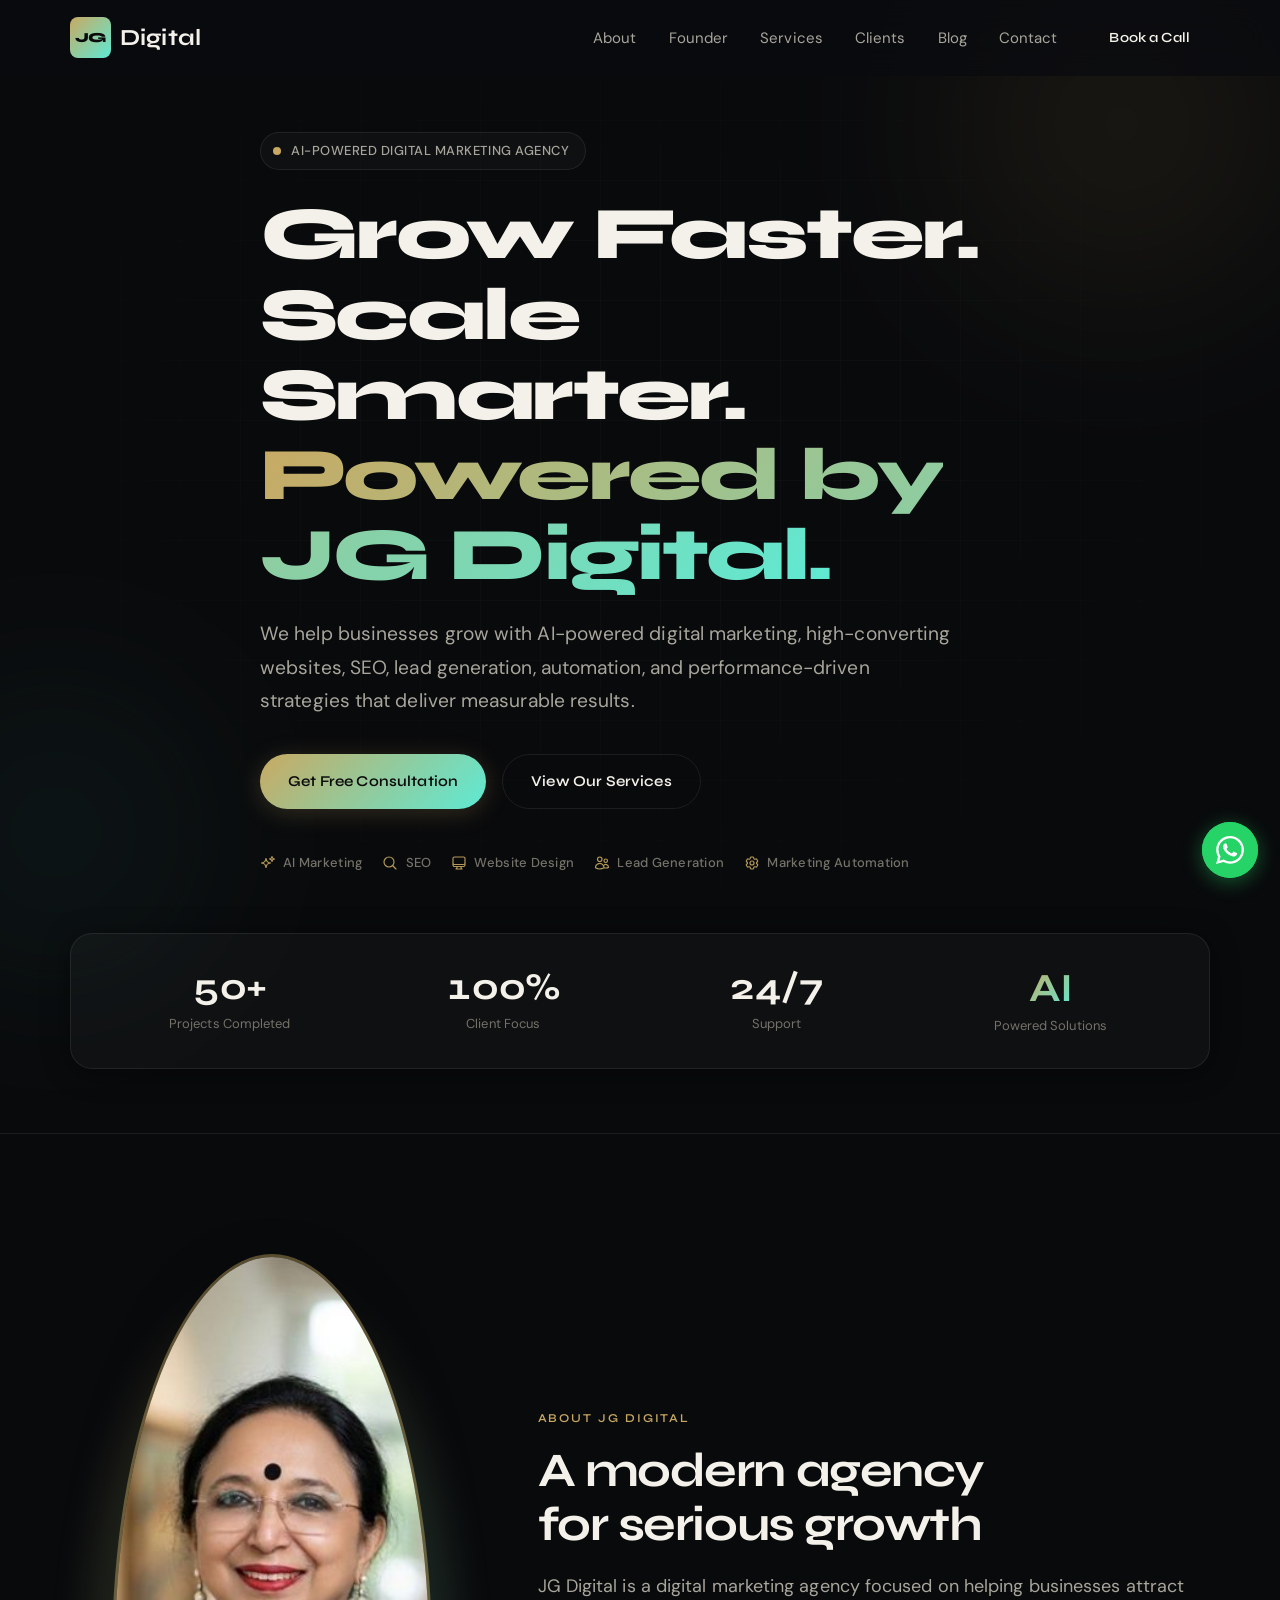
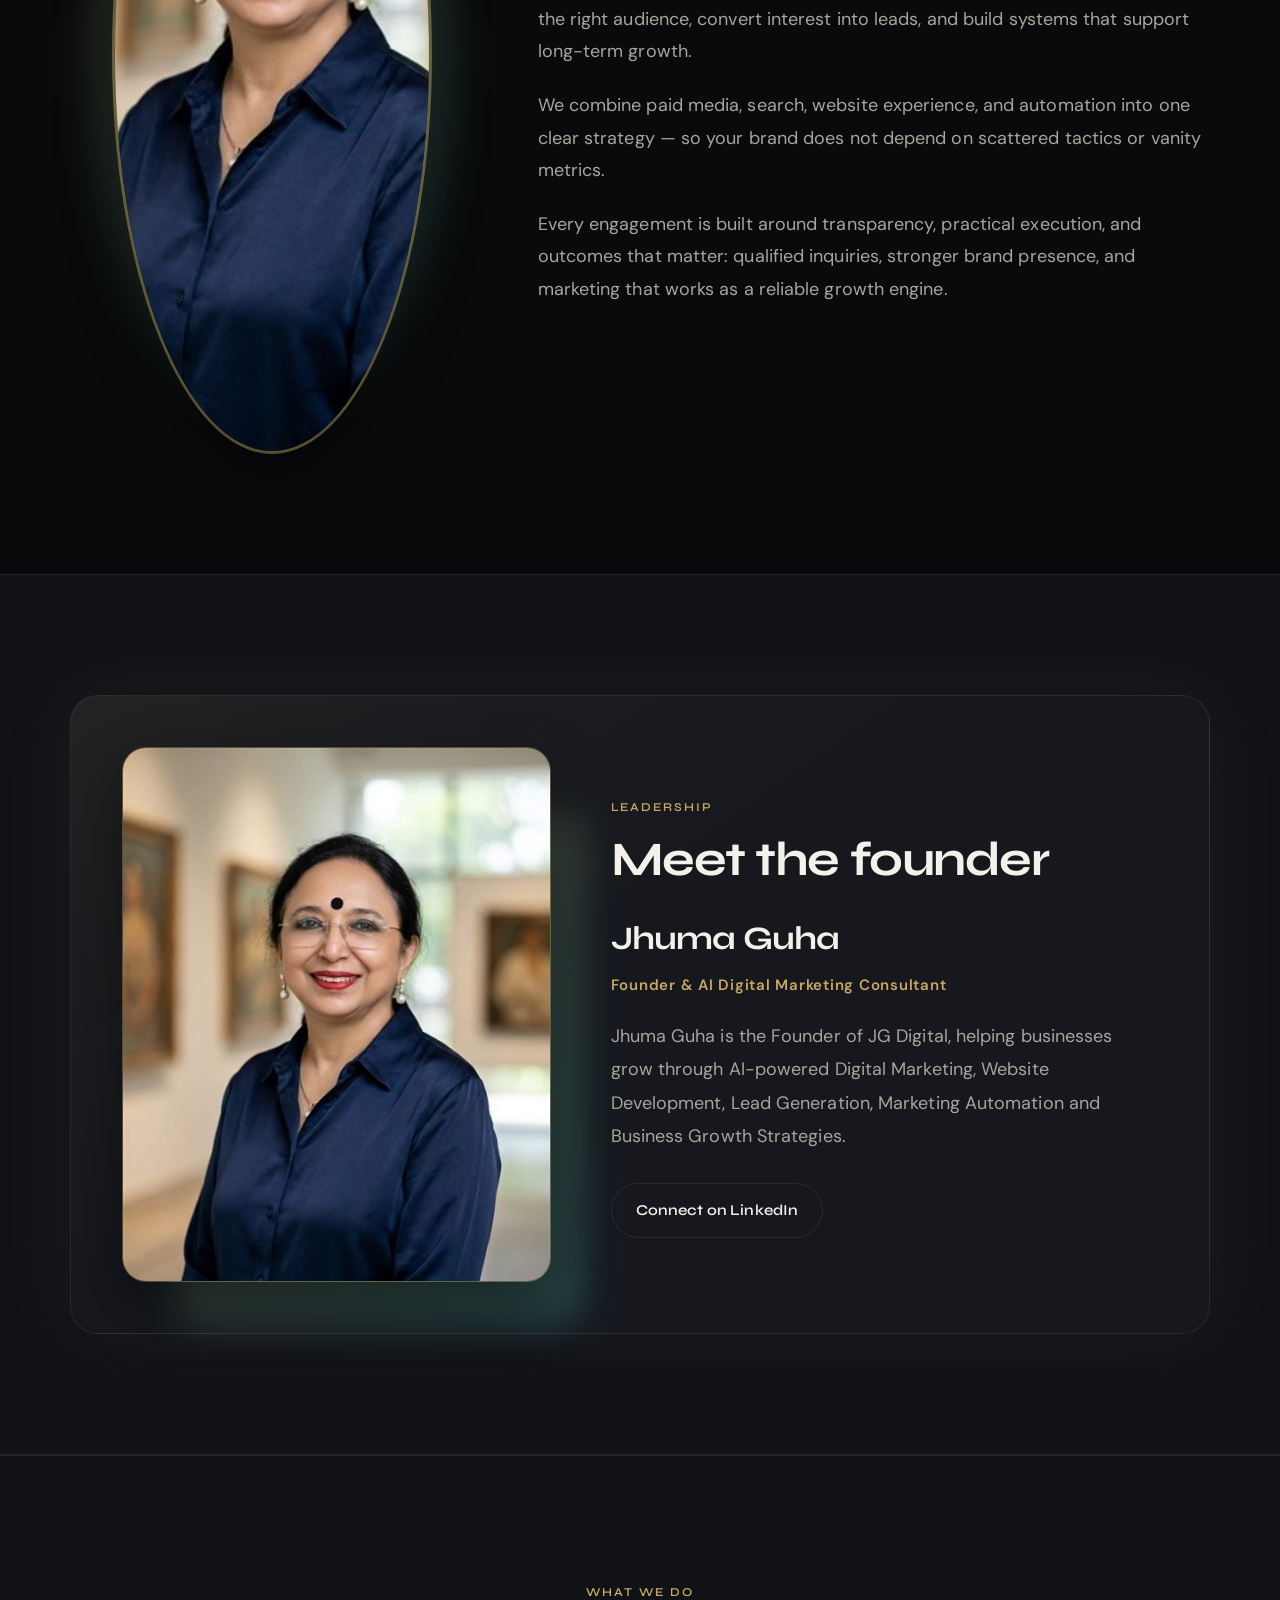
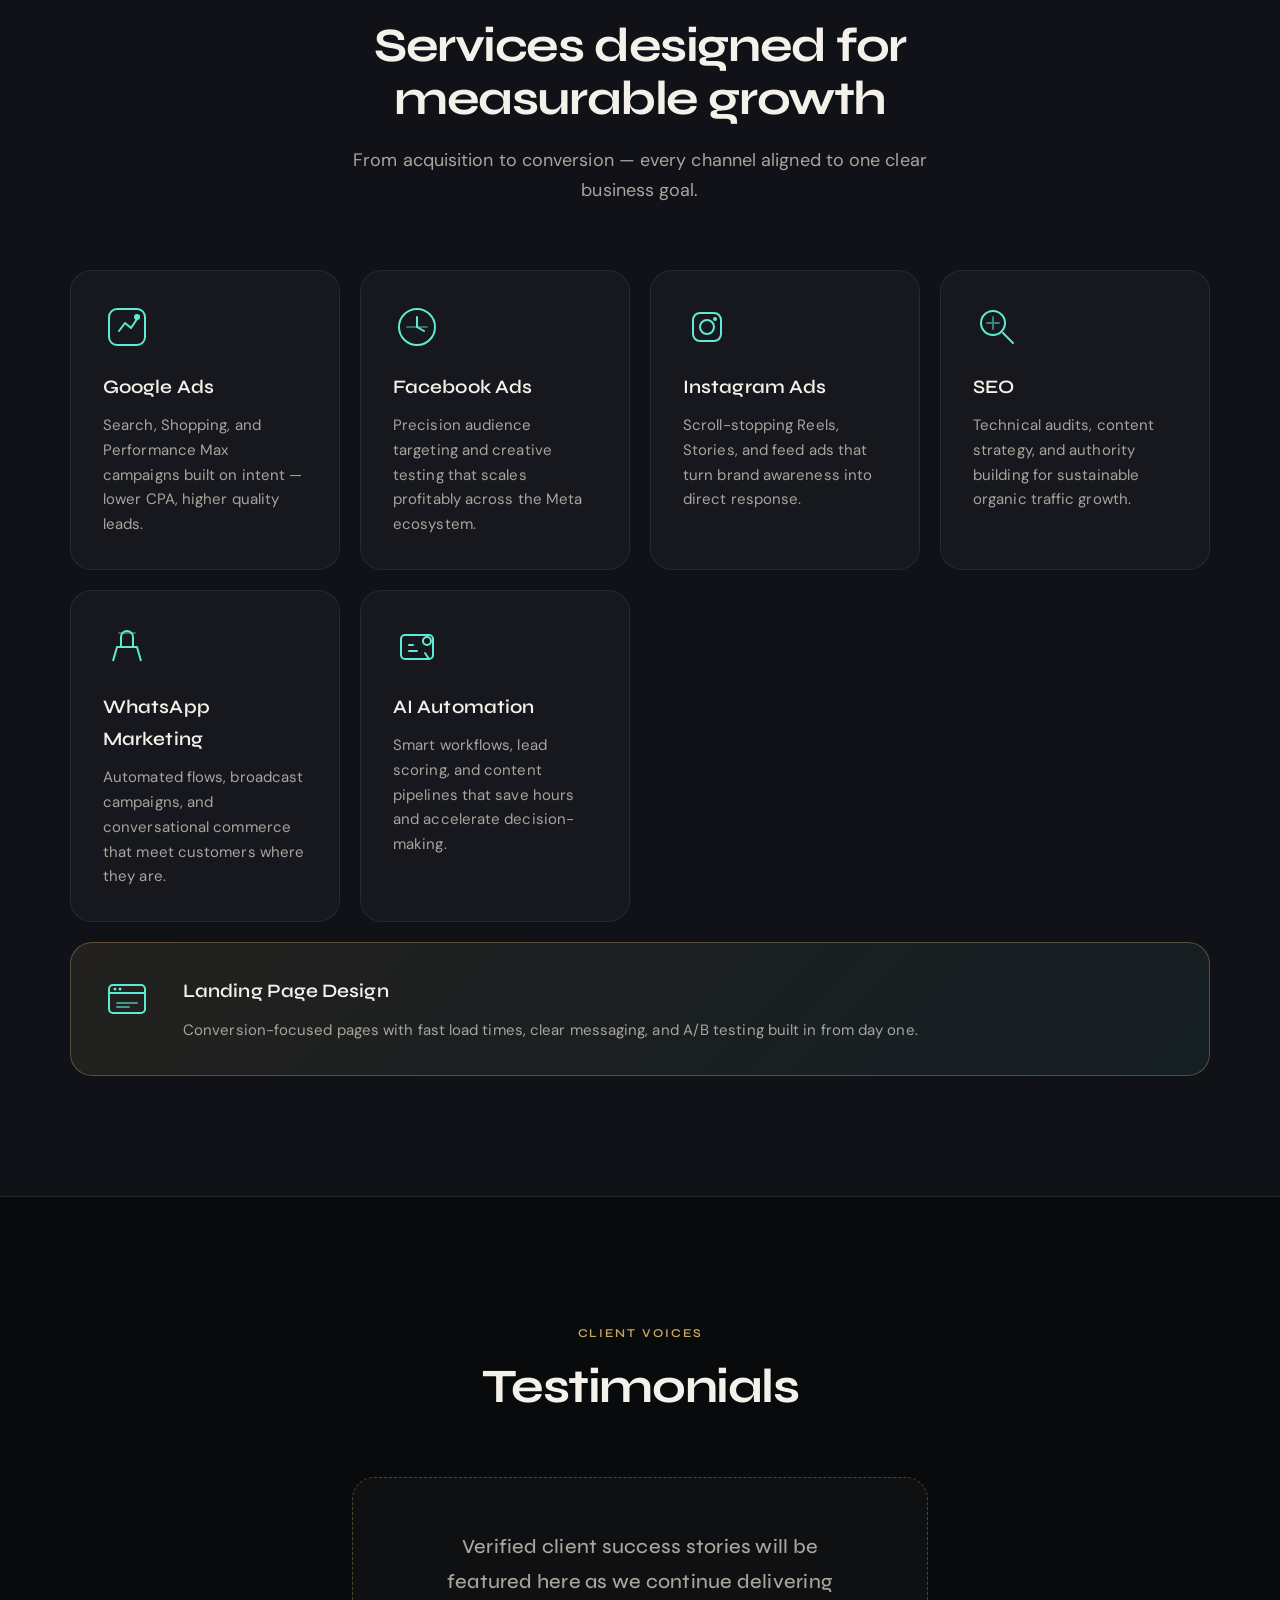
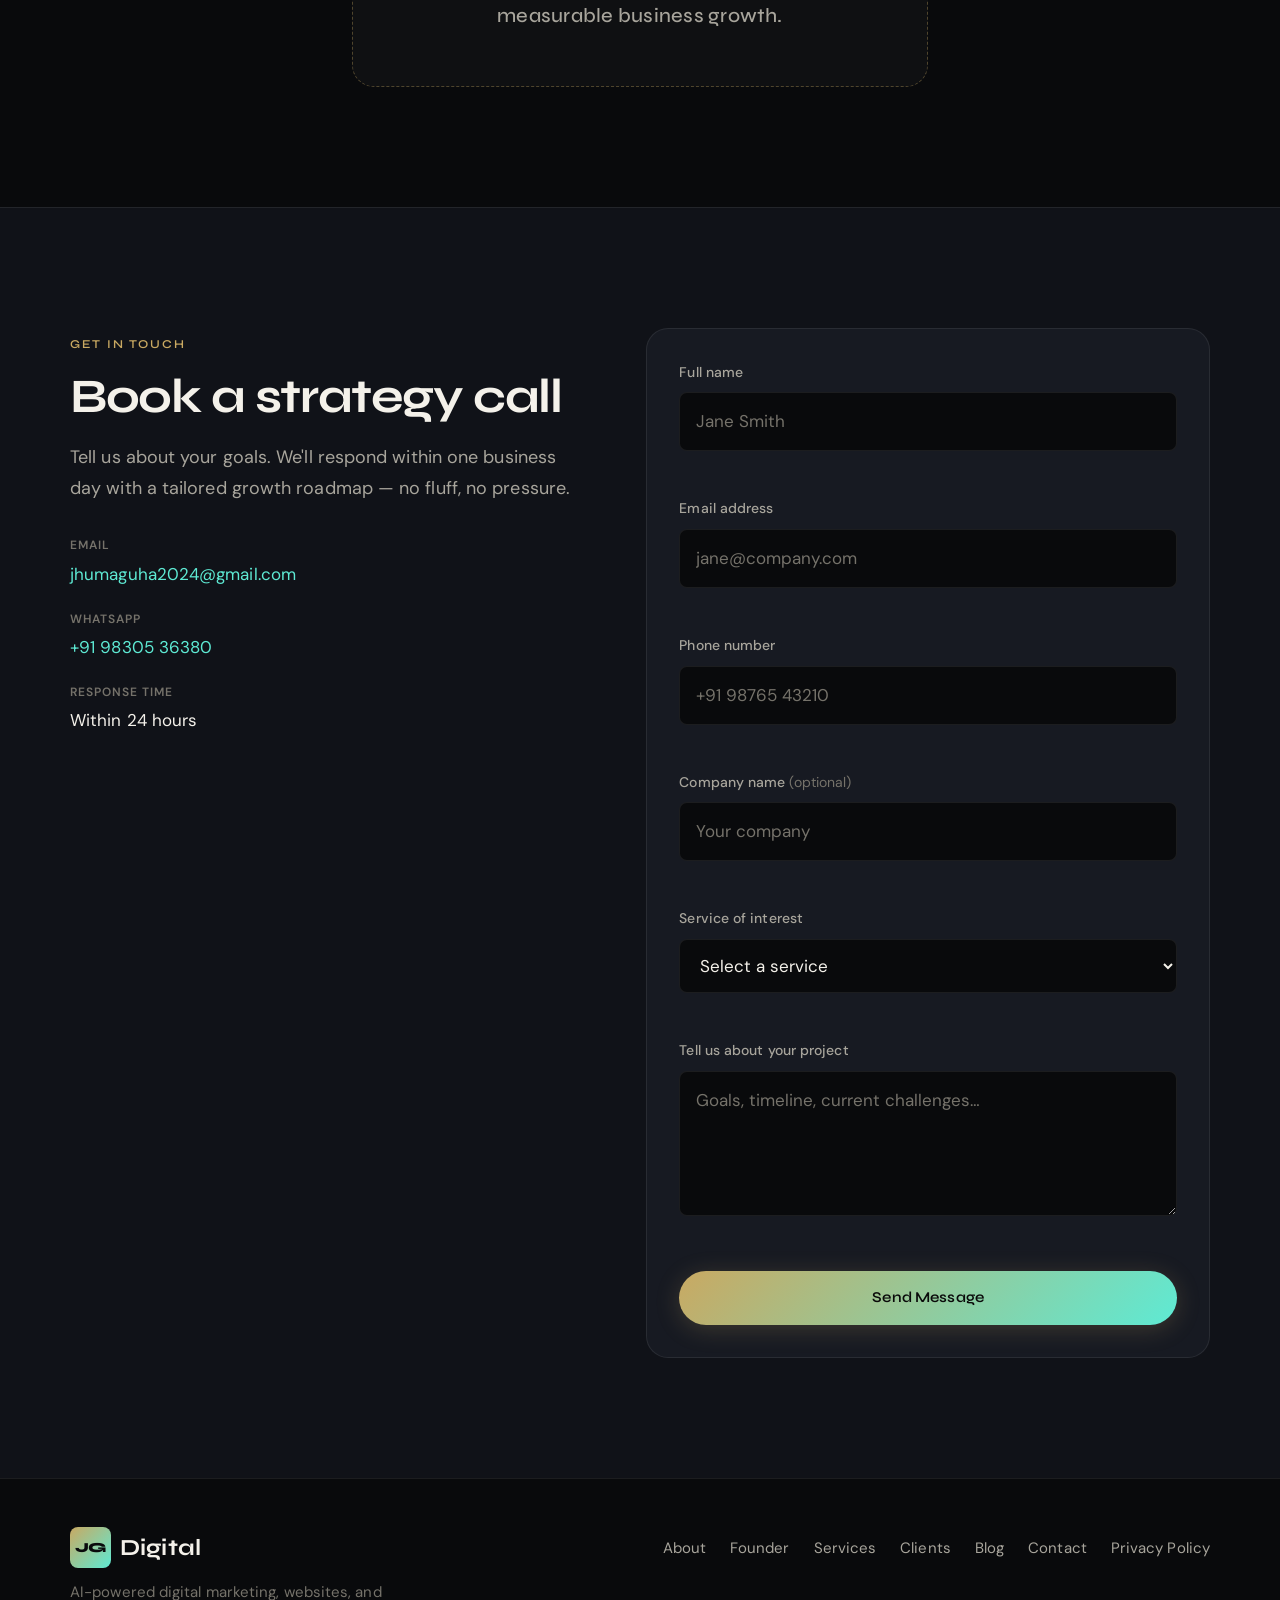
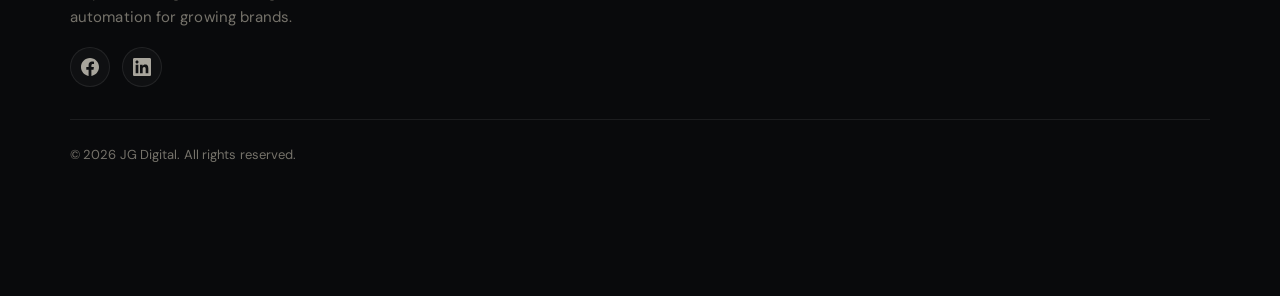
==== commit 4625072a: "Improve mobile UX, safe-area handling, and responsive polish site-wide. Co-authored-by: Cursor <curs" ====
--- a/docs/index.html
+++ b/docs/index.html
@@ -10,7 +10,7 @@
     gtag('config', 'G-XZ978HD70X');
   </script>
   <meta charset="UTF-8">
-  <meta name="viewport" content="width=device-width, initial-scale=1.0">
+  <meta name="viewport" content="width=device-width, initial-scale=1.0, viewport-fit=cover">
   <meta name="description" content="JG Digital — an international digital marketing agency helping businesses grow with AI-powered marketing, websites, lead generation, and automation.">
   <title>JG Digital | Digital Marketing Agency</title>
   <link rel="preconnect" href="https://fonts.googleapis.com">
@@ -318,7 +318,7 @@
         </header>
 
         <div class="testimonials-placeholder" data-animate>
-          <p>This section will showcase verified client testimonials as our portfolio grows.</p>
+          <p>Verified client success stories will be featured here as we continue delivering measurable business growth.</p>
         </div>
       </div>
     </section>
--- a/docs/styles.css
+++ b/docs/styles.css
@@ -13,7 +13,7 @@
   /* Text */
   --text-primary: #f4f1ea;
   --text-secondary: #a8a59c;
-  --text-muted: #6d6a63;
+  --text-muted: #75726a;
 
   /* Accent — champagne gold + soft teal (premium, not purple-AI) */
   --accent-cyan: #5eead4;
@@ -39,6 +39,23 @@
   /* Spacing & layout */
   --container: min(1140px, 90vw);
   --header-h: 76px;
+  --section-pad: 7.5rem;
+  --section-pad-tablet: 5.25rem;
+  --section-pad-mobile: 4.25rem;
+  --section-pad-mobile-sm: 3.75rem;
+  --section-header-gap: 4rem;
+  --section-header-gap-mobile: 2.25rem;
+
+  /* Floating action button — safe for notches & nav bars */
+  --fab-size: 56px;
+  --fab-size-mobile: 52px;
+  --fab-margin: 22px;
+  --safe-bottom: env(safe-area-inset-bottom, 0px);
+  --safe-right: env(safe-area-inset-right, 0px);
+  --safe-left: env(safe-area-inset-left, 0px);
+  --fab-offset-bottom: calc(var(--fab-margin) + var(--safe-bottom));
+  --fab-offset-right: calc(var(--fab-margin) + var(--safe-right));
+  --fab-clearance: calc(var(--fab-size) + var(--fab-offset-bottom) + 20px);
   --radius-sm: 8px;
   --radius-md: 14px;
   --radius-lg: 22px;
@@ -64,6 +81,7 @@
 html {
   scroll-behavior: smooth;
   scroll-padding-top: calc(var(--header-h) + 16px);
+  -webkit-text-size-adjust: 100%;
 }
 
 body {
@@ -75,6 +93,8 @@
   background-color: var(--bg-base);
   -webkit-font-smoothing: antialiased;
   overflow-x: hidden;
+  padding-bottom: var(--fab-clearance);
+  padding-left: var(--safe-left);
 }
 
 img,
@@ -144,6 +164,7 @@
   align-items: center;
   justify-content: center;
   gap: 0.5rem;
+  min-height: 48px;
   padding: 0.875rem 1.75rem;
   font-family: var(--font-display);
   font-weight: 600;
@@ -255,6 +276,7 @@
 
 .nav-toggle {
   display: none;
+  position: relative;
   flex-direction: column;
   justify-content: center;
   gap: 6px;
@@ -268,6 +290,13 @@
   transition: border-color var(--duration) var(--ease-out);
 }
 
+/* 48×48px minimum tap target without changing icon visuals */
+.nav-toggle::before {
+  content: '';
+  position: absolute;
+  inset: -2px;
+}
+
 .nav-toggle:focus-visible {
   outline: 2px solid var(--accent-cyan);
   outline-offset: 2px;
@@ -305,6 +334,10 @@
   color: var(--text-secondary);
   transition: color var(--duration) var(--ease-out);
   position: relative;
+}
+
+.nav-list .btn-nav {
+  min-height: 44px;
 }
 
 .nav-list a:not(.btn)::after {
@@ -445,6 +478,7 @@
   letter-spacing: -0.035em;
   max-width: 14ch;
   margin-bottom: 1.35rem;
+  text-wrap: balance;
 }
 
 .hero-subtitle {
@@ -556,14 +590,14 @@
    ========================================================================== */
 
 .section {
-  padding: 7.5rem 0;
+  padding-block: var(--section-pad);
 }
 
 .section-header {
   text-align: center;
   max-width: 640px;
   margin-inline: auto;
-  margin-bottom: 4rem;
+  margin-bottom: var(--section-header-gap);
 }
 
 .section-header--left {
@@ -590,6 +624,7 @@
   letter-spacing: -0.03em;
   line-height: 1.12;
   margin-bottom: 1.15rem;
+  text-wrap: balance;
 }
 
 .section-desc {
@@ -804,7 +839,7 @@
 
 .services-grid {
   display: grid;
-  grid-template-columns: repeat(auto-fill, minmax(280px, 1fr));
+  grid-template-columns: repeat(auto-fill, minmax(min(100%, 260px), 1fr));
   gap: 1.25rem;
 }
 
@@ -915,9 +950,9 @@
    ========================================================================== */
 
 .testimonials-placeholder {
-  max-width: 640px;
+  max-width: 36rem;
   margin-inline: auto;
-  padding: 3.25rem 2.5rem;
+  padding: clamp(2rem, 5vw, 3.25rem) clamp(1.5rem, 4vw, 2.75rem);
   text-align: center;
   background: var(--bg-card);
   border: 1px dashed var(--border-accent);
@@ -925,11 +960,13 @@
 }
 
 .testimonials-placeholder p {
+  max-width: 34ch;
+  margin-inline: auto;
   font-family: var(--font-display);
-  font-size: clamp(1.125rem, 2.4vw, 1.35rem);
+  font-size: clamp(1.0625rem, 2.2vw, 1.25rem);
   font-weight: 500;
-  line-height: 1.6;
-  letter-spacing: -0.015em;
+  line-height: 1.72;
+  letter-spacing: 0.012em;
   color: var(--text-secondary);
 }
 
@@ -1037,6 +1074,10 @@
   align-items: start;
 }
 
+.contact-info .section-desc {
+  max-width: 42ch;
+}
+
 .contact-details {
   display: flex;
   flex-direction: column;
@@ -1090,6 +1131,7 @@
 .form-group select,
 .form-group textarea {
   width: 100%;
+  min-height: 48px;
   padding: 0.875rem 1rem;
   background: var(--bg-base);
   border: 1px solid var(--border-subtle);
@@ -1179,7 +1221,7 @@
    ========================================================================== */
 
 .site-footer {
-  padding: 3rem 0 2rem;
+  padding: 3rem 0 calc(2rem + var(--safe-bottom));
   border-top: 1px solid var(--border-subtle);
 }
 
@@ -1245,6 +1287,9 @@
 }
 
 .footer-nav a {
+  display: inline-flex;
+  align-items: center;
+  min-height: 44px;
   font-size: 0.9375rem;
   color: var(--text-secondary);
   transition: color var(--duration) var(--ease-out);
@@ -1269,14 +1314,14 @@
 
 .whatsapp-fab {
   position: fixed;
-  bottom: calc(1.5rem + 20px);
-  right: 1.5rem;
+  bottom: var(--fab-offset-bottom);
+  right: var(--fab-offset-right);
   z-index: 90;
   display: flex;
   align-items: center;
   justify-content: center;
-  width: 56px;
-  height: 56px;
+  width: var(--fab-size);
+  height: var(--fab-size);
   background: var(--whatsapp);
   color: #fff;
   border-radius: var(--radius-full);
@@ -1285,6 +1330,7 @@
     transform var(--duration) var(--ease-out),
     background var(--duration) var(--ease-out),
     box-shadow var(--duration) var(--ease-out);
+  -webkit-tap-highlight-color: transparent;
 }
 
 .whatsapp-fab svg {
@@ -1328,6 +1374,18 @@
    ========================================================================== */
 
 @media (max-width: 1024px) {
+  :root {
+    --fab-clearance: calc(var(--fab-size-mobile) + var(--fab-offset-bottom) + 16px);
+  }
+
+  .section {
+    padding-block: var(--section-pad-tablet);
+  }
+
+  .section-header {
+    margin-bottom: 3rem;
+  }
+
   .hero-stats {
     grid-template-columns: repeat(2, 1fr);
     gap: 1.5rem 1rem;
@@ -1335,17 +1393,37 @@
   }
 
   .hero-stats-wrap {
-    margin-top: 3rem;
+    margin-top: 2.75rem;
+  }
+
+  .contact-grid {
+    gap: 3rem;
   }
 }
 
 @media (max-width: 768px) {
+  :root {
+    --header-h: 72px;
+    --fab-size: var(--fab-size-mobile);
+  }
+
+  .container {
+    width: min(1140px, calc(100% - 2rem));
+  }
+
   .nav-toggle {
     display: flex;
   }
 
+  .nav-list a:not(.btn) {
+    display: inline-flex;
+    align-items: center;
+    min-height: 44px;
+  }
+
   .hero {
-    padding: calc(var(--header-h) + 2.5rem) 0 3rem;
+    min-height: auto;
+    padding: calc(var(--header-h) + 2rem) 0 2.5rem;
   }
 
   .hero-inner {
@@ -1353,41 +1431,44 @@
   }
 
   .hero-eyebrow {
-    margin-bottom: 1.25rem;
-    font-size: 0.75rem;
+    margin-bottom: 1.15rem;
+    font-size: 0.6875rem;
+    letter-spacing: 0.035em;
   }
 
   .hero-title {
-    font-size: clamp(2.1rem, 8.5vw, 2.75rem);
+    font-size: clamp(2rem, 8vw, 2.65rem);
     max-width: 100%;
-    margin-bottom: 1.15rem;
+    margin-bottom: 1rem;
   }
 
   .hero-subtitle {
     font-size: 1rem;
-    margin-bottom: 1.75rem;
+    line-height: 1.7;
+    margin-bottom: 1.5rem;
   }
 
   .hero-actions {
-    margin-bottom: 1.75rem;
+    margin-bottom: 1.5rem;
   }
 
   .hero-trust {
-    gap: 0.625rem 1rem;
+    gap: 0.5rem 0.875rem;
   }
 
   .hero-trust-item {
     font-size: 0.75rem;
+    color: var(--text-secondary);
   }
 
   .hero-stats-wrap {
-    margin-top: 2.25rem;
+    margin-top: 2rem;
   }
 
   .hero-stats {
     grid-template-columns: repeat(2, 1fr);
-    gap: 1.25rem 0.75rem;
-    padding: 1.35rem 1rem;
+    gap: 1.15rem 0.75rem;
+    padding: 1.25rem 1rem;
     min-height: auto;
   }
 
@@ -1397,7 +1478,100 @@
   }
 
   .section {
-    padding: 5.5rem 0;
+    padding-block: var(--section-pad-mobile);
+  }
+
+  .section-header {
+    margin-bottom: var(--section-header-gap-mobile);
+  }
+
+  .section-title {
+    font-size: clamp(1.875rem, 5.5vw, 2.5rem);
+    margin-bottom: 0.875rem;
+  }
+
+  .section-desc {
+    font-size: 1rem;
+    line-height: 1.72;
+  }
+
+  .about-grid {
+    gap: 1.75rem;
+  }
+
+  .about-intro.section-header {
+    margin-bottom: 1.25rem;
+    text-align: center;
+  }
+
+  .about-copy p {
+    font-size: 1rem;
+    line-height: 1.75;
+    margin-bottom: 1.1rem;
+  }
+
+  .founder-panel {
+    padding: 1.5rem;
+    gap: 1.75rem;
+  }
+
+  .founder-bio {
+    font-size: 1rem;
+    line-height: 1.75;
+    margin-bottom: 1.5rem;
+  }
+
+  .founder-link {
+    width: 100%;
+  }
+
+  .service-card {
+    padding: 1.5rem;
+  }
+
+  .service-title {
+    font-size: 1.125rem;
+  }
+
+  .service-desc {
+    font-size: 0.9375rem;
+  }
+
+  .testimonials-placeholder {
+    padding: 2rem 1.25rem;
+  }
+
+  .testimonials-placeholder p {
+    max-width: none;
+    font-size: 1.0625rem;
+  }
+
+  .contact .section-title {
+    font-size: clamp(1.8125rem, 5.2vw, 2.35rem);
+  }
+
+  .contact-info .section-desc {
+    font-size: 1.0625rem;
+    line-height: 1.78;
+    max-width: none;
+  }
+
+  .contact-info .section-header {
+    margin-bottom: 1.5rem;
+  }
+
+  .contact-grid {
+    grid-template-columns: 1fr;
+    gap: 2rem;
+  }
+
+  .contact-form {
+    padding: 1.5rem;
+    margin-bottom: 0.5rem;
+  }
+
+  .contact-details a {
+    word-break: break-word;
   }
 
   .primary-nav {
@@ -1409,7 +1583,8 @@
     background: rgba(10, 11, 15, 0.97);
     backdrop-filter: blur(20px);
     -webkit-backdrop-filter: blur(20px);
-    padding: 2rem;
+    padding: 2rem max(2rem, var(--safe-right));
+    padding-left: max(2rem, var(--safe-left));
     transform: translateX(100%);
     transition: transform var(--duration) var(--ease-out);
   }
@@ -1421,40 +1596,54 @@
   .nav-list {
     flex-direction: column;
     align-items: flex-start;
-    gap: 1.5rem;
+    gap: 0.25rem;
   }
 
   .nav-list a:not(.btn) {
-    font-size: 1.25rem;
+    font-size: 1.125rem;
   }
 
   .nav-list .btn-nav {
-    margin-top: 0.5rem;
-  }
-
-  .contact-grid {
-    grid-template-columns: 1fr;
-    gap: 2.5rem;
+    margin-top: 0.75rem;
+    width: 100%;
+  }
+
+  .site-footer {
+    padding-block: 2.5rem calc(1.75rem + var(--safe-bottom));
   }
 
   .footer-inner {
     grid-template-columns: 1fr;
+    gap: 1.75rem;
   }
 
   .footer-nav ul {
     flex-direction: column;
-    gap: 0.75rem;
+    gap: 0;
+  }
+
+  .social-link {
+    width: 44px;
+    height: 44px;
   }
 }
 
 @media (max-width: 480px) {
+  :root {
+    --fab-margin: 20px;
+  }
+
+  .container {
+    width: min(1140px, calc(100% - 1.5rem));
+  }
+
   .hero {
-    padding: calc(var(--header-h) + 2rem) 0 2.5rem;
+    padding: calc(var(--header-h) + 1.75rem) 0 2rem;
   }
 
   .hero-title {
-    font-size: clamp(1.95rem, 9vw, 2.35rem);
-    line-height: 1.12;
+    font-size: clamp(1.875rem, 8.8vw, 2.25rem);
+    line-height: 1.14;
   }
 
   .hero-subtitle {
@@ -1473,23 +1662,78 @@
   .hero-trust {
     flex-direction: column;
     align-items: flex-start;
-    gap: 0.5rem;
+    gap: 0.45rem;
   }
 
   .hero-stats {
     grid-template-columns: 1fr 1fr;
-    padding: 1.15rem 0.85rem;
+    padding: 1.1rem 0.75rem;
   }
 
   .hero-stat-label {
-    font-size: 0.75rem;
+    font-size: 0.6875rem;
+  }
+
+  .section {
+    padding-block: var(--section-pad-mobile-sm);
+  }
+
+  .section-header {
+    margin-bottom: 2rem;
+  }
+
+  .about-media {
+    max-width: 240px;
+  }
+
+  .founder-media {
+    max-width: 100%;
+  }
+
+  .founder-photo {
+    border-radius: 18px;
+  }
+
+  .services-grid {
+    gap: 1rem;
+  }
+
+  .contact-form {
+    padding: 1.25rem;
   }
 
   .whatsapp-fab {
-    bottom: calc(1rem + 20px);
-    right: 1rem;
-    width: 52px;
-    height: 52px;
+    width: var(--fab-size-mobile);
+    height: var(--fab-size-mobile);
+  }
+
+  .whatsapp-fab svg {
+    width: 26px;
+    height: 26px;
+  }
+}
+
+@media (max-width: 360px) {
+  .hero-eyebrow {
+    font-size: 0.625rem;
+    padding-inline: 0.75rem;
+  }
+
+  .hero-title {
+    font-size: clamp(1.75rem, 9.2vw, 2rem);
+  }
+
+  .section-title {
+    font-size: clamp(1.6875rem, 7vw, 2rem);
+  }
+
+  .contact .section-title {
+    font-size: clamp(1.625rem, 6.8vw, 1.875rem);
+  }
+
+  .testimonials-placeholder p {
+    font-size: 1rem;
+    line-height: 1.68;
   }
 }
 
@@ -1531,7 +1775,7 @@
 
 .blog-grid {
   display: grid;
-  grid-template-columns: repeat(auto-fill, minmax(300px, 1fr));
+  grid-template-columns: repeat(auto-fill, minmax(min(100%, 280px), 1fr));
   gap: 1.25rem;
   padding-bottom: 5rem;
 }
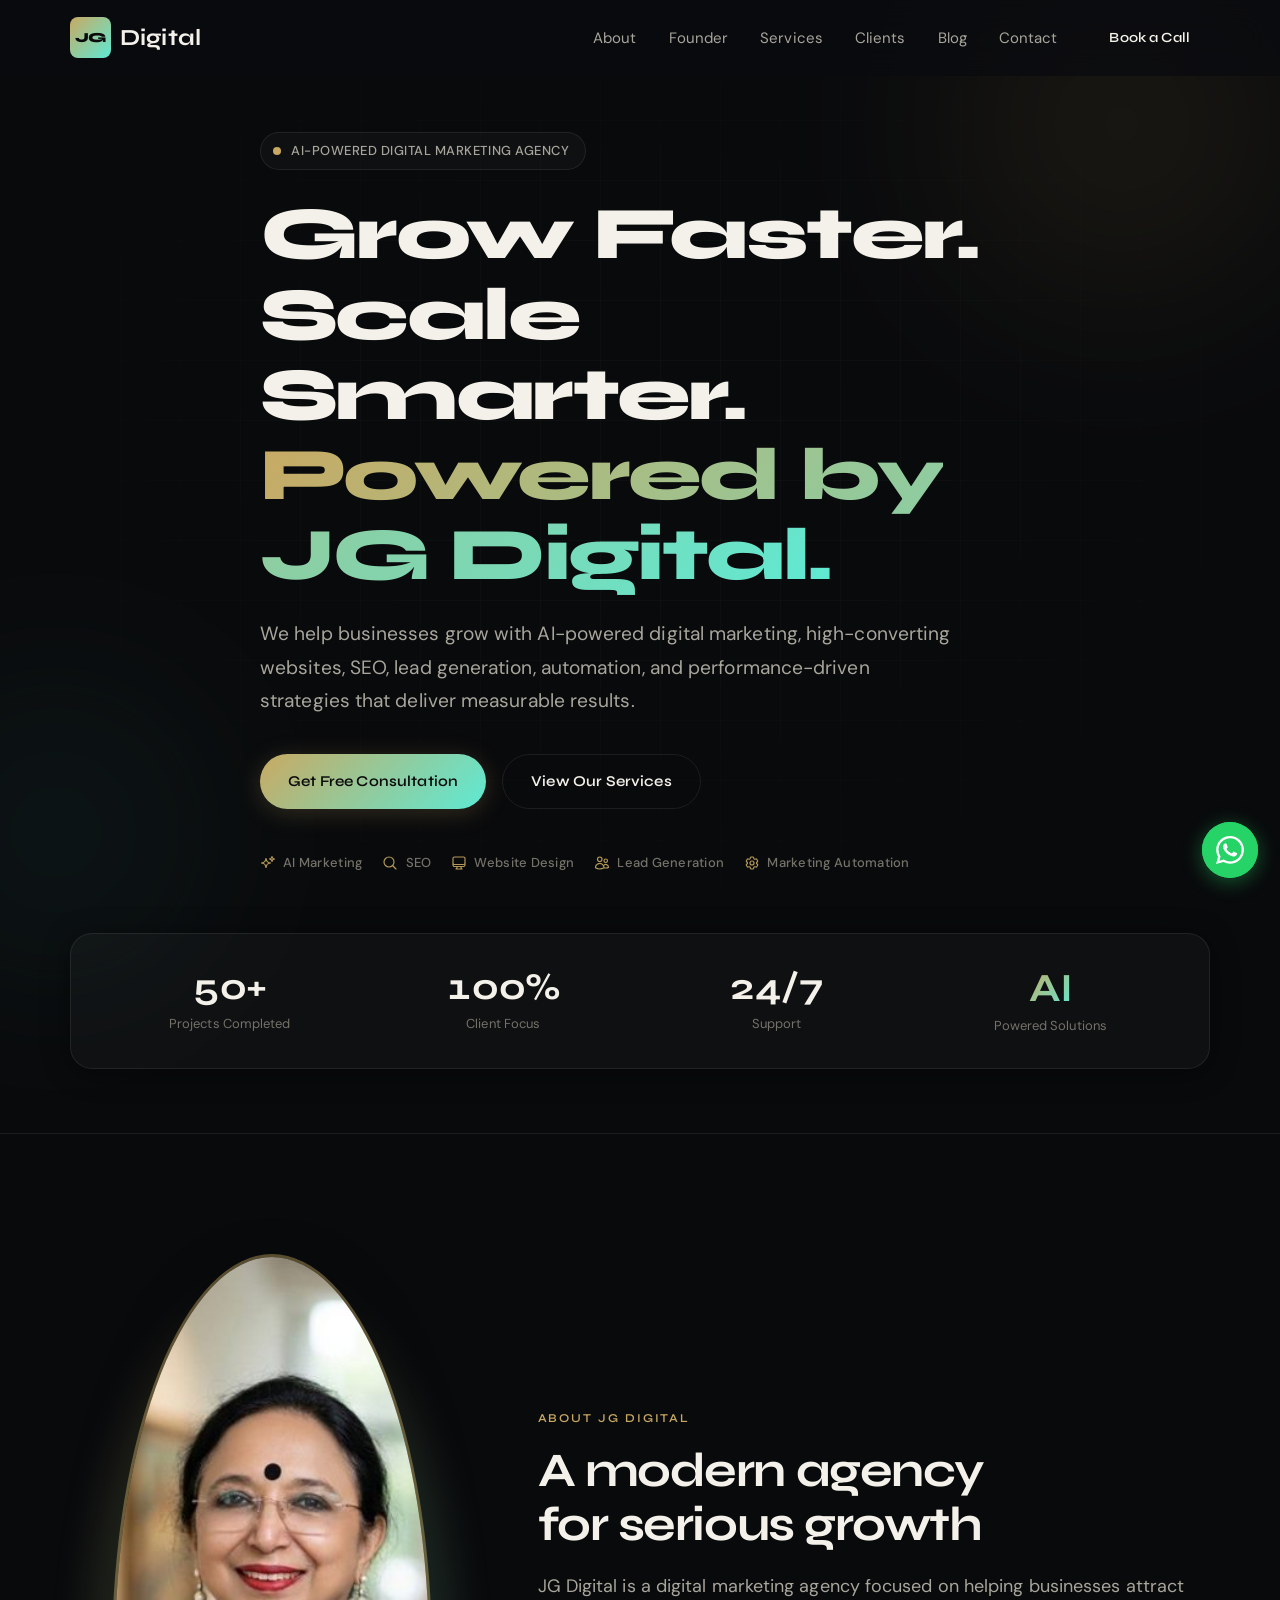
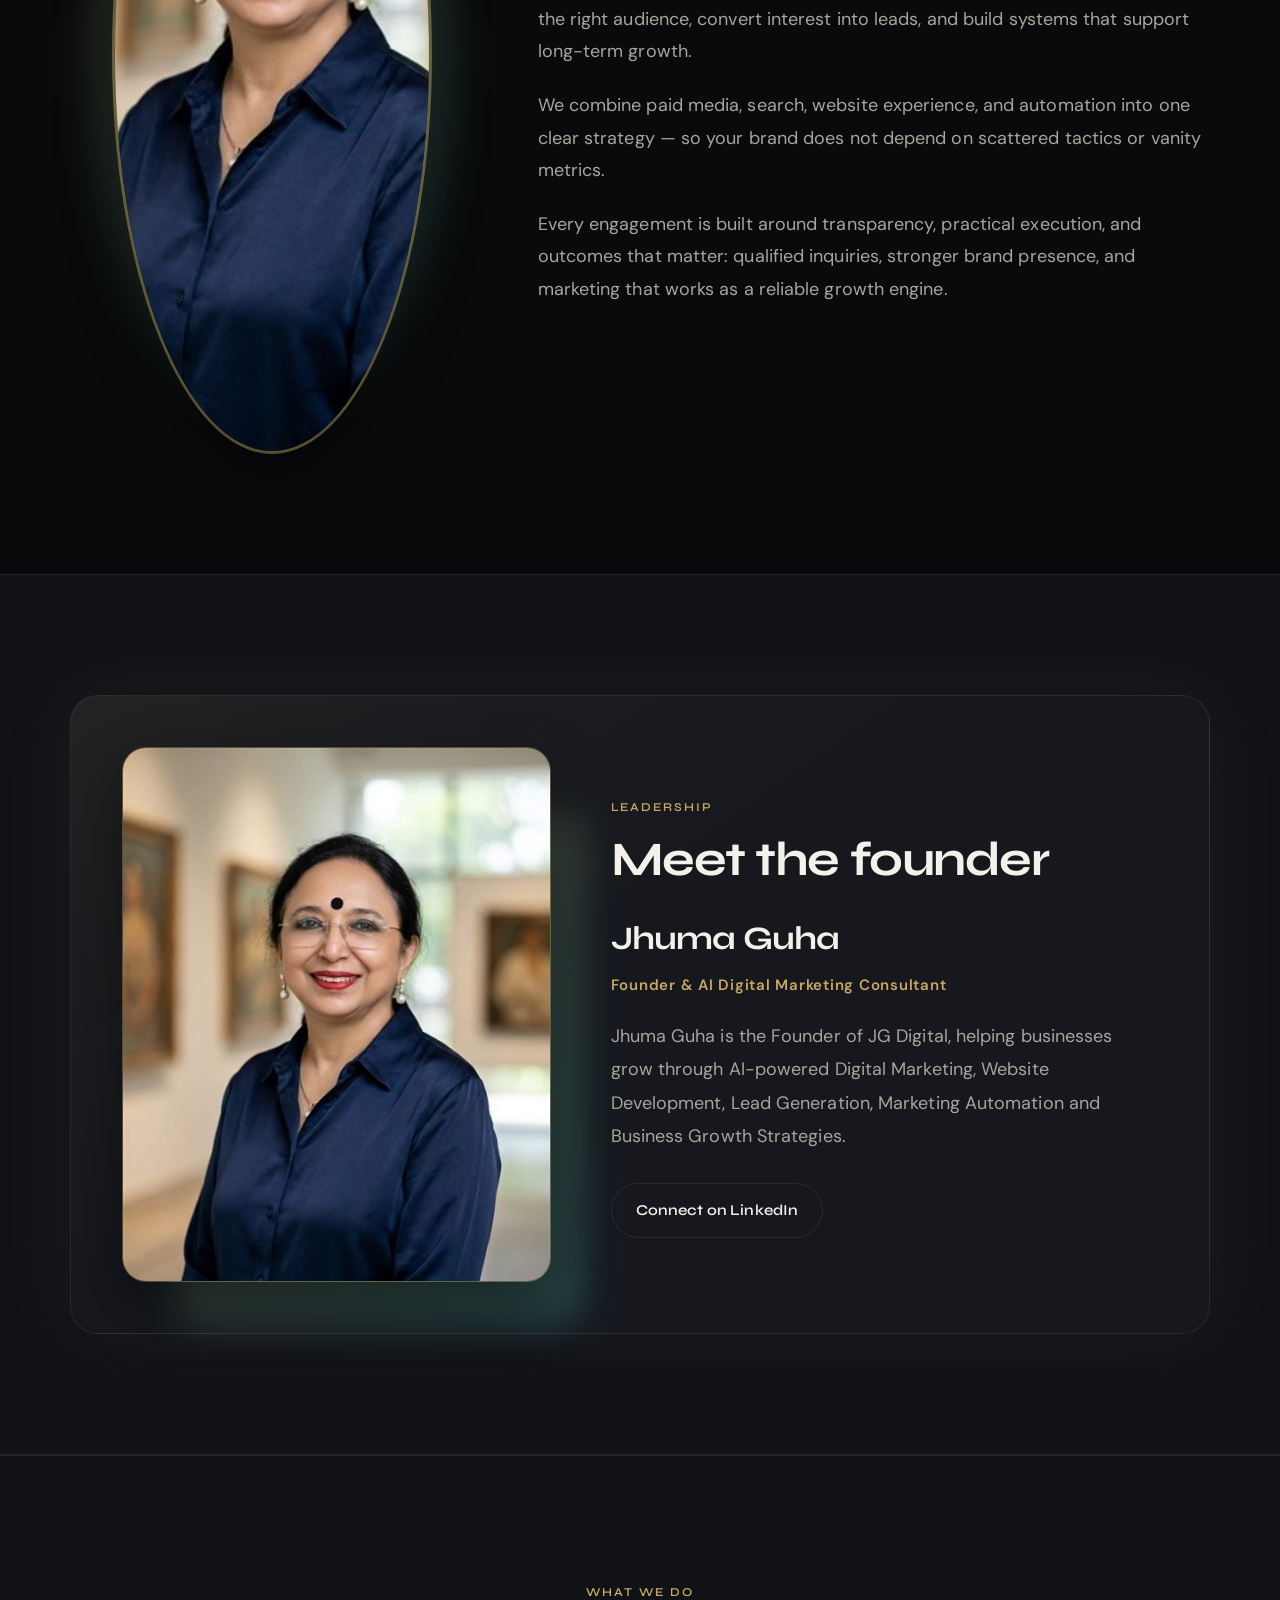
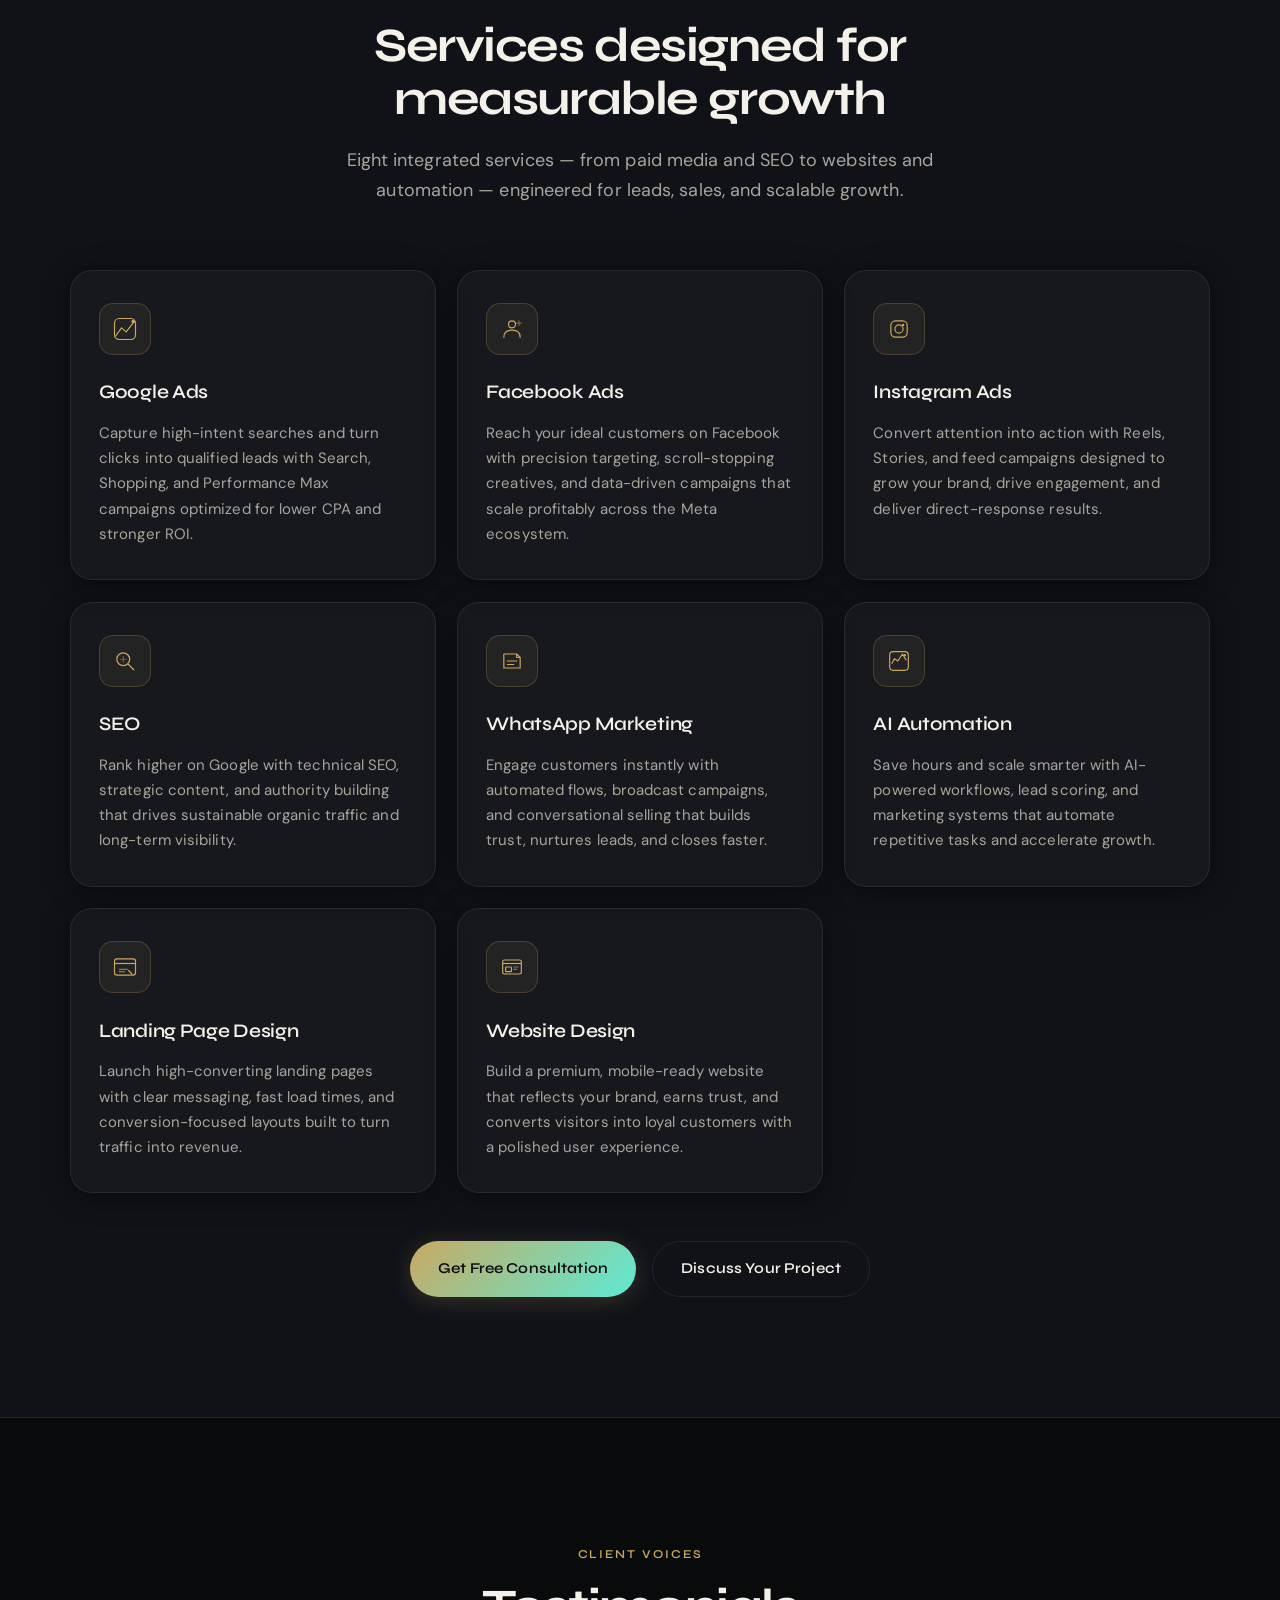
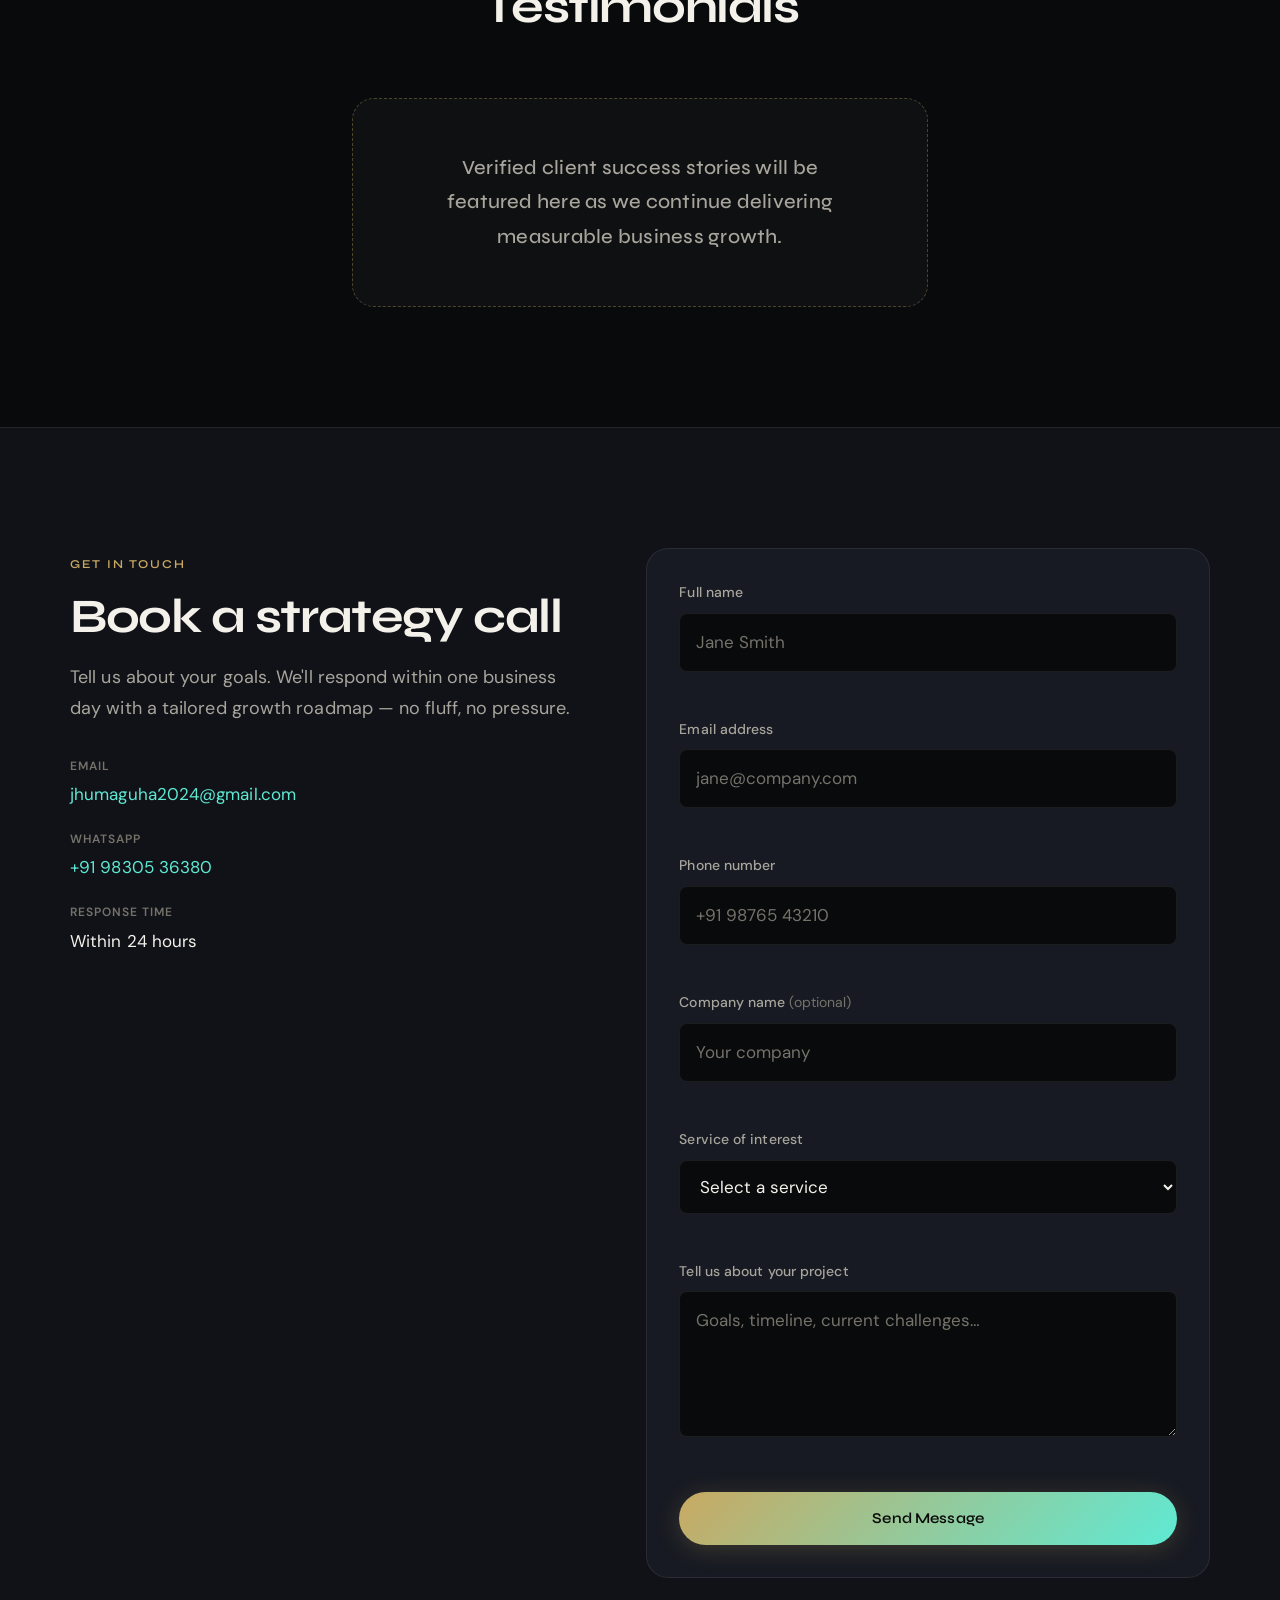
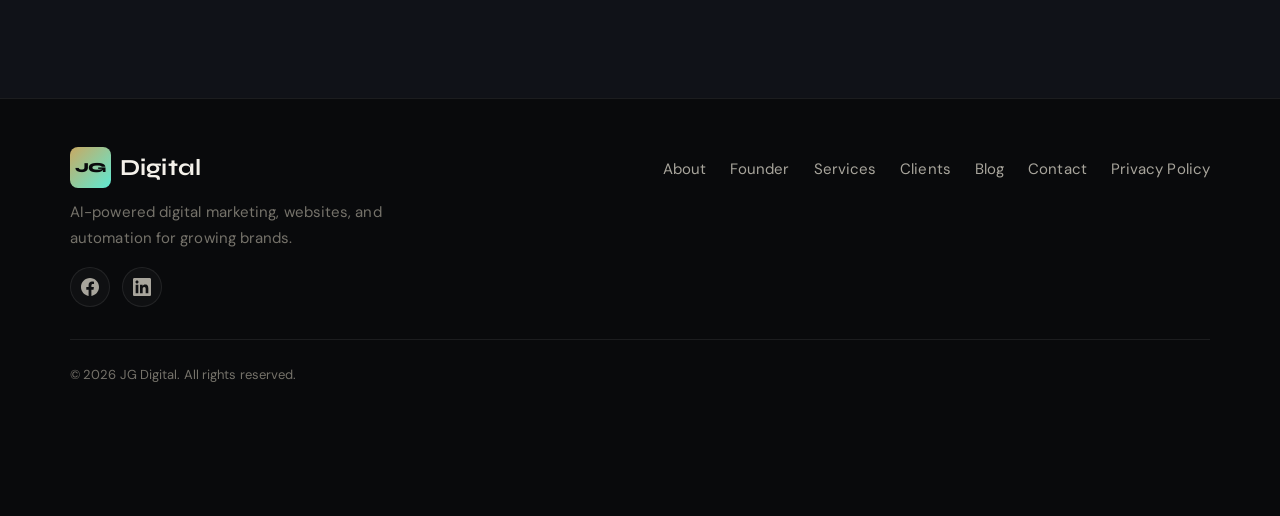
==== commit 0830a1fe: "Upgrade services section with eight premium offerings and SEO enhancements. Co-authored-by: Cursor <" ====
--- a/docs/index.html
+++ b/docs/index.html
@@ -2,17 +2,53 @@
 <html lang="en">
 <head>
   <!-- Google tag (gtag.js) -->
-  <script async src="https://www.googletagmanager.com/gtag/js?id=G-XZ978HD70X"></script>
+  <script async src="https://www.googletagmanager.com/gtag/js?id=G-KVL2JGQMYC"></script>
   <script>
     window.dataLayer = window.dataLayer || [];
     function gtag(){dataLayer.push(arguments);}
     gtag('js', new Date());
-    gtag('config', 'G-XZ978HD70X');
+    gtag('config', 'G-KVL2JGQMYC');
   </script>
   <meta charset="UTF-8">
   <meta name="viewport" content="width=device-width, initial-scale=1.0, viewport-fit=cover">
-  <meta name="description" content="JG Digital — an international digital marketing agency helping businesses grow with AI-powered marketing, websites, lead generation, and automation.">
+  <meta name="description" content="JG Digital — Google Ads, Facebook Ads, Instagram Ads, SEO, WhatsApp Marketing, AI Automation, Landing Page Design, and Website Design for measurable business growth worldwide.">
+  <meta name="keywords" content="Google Ads, Facebook Ads, Instagram Ads, SEO, WhatsApp Marketing, AI Automation, Landing Page Design, Website Design, digital marketing agency, JG Digital">
+  <meta name="author" content="JG Digital">
+  <link rel="canonical" href="https://jhuma-cloud.github.io/jg-digital-website/">
+  <meta property="og:type" content="website">
+  <meta property="og:title" content="JG Digital | Digital Marketing Agency">
+  <meta property="og:description" content="Premium digital marketing services — Google Ads, Meta ads, SEO, WhatsApp Marketing, AI Automation, Landing Pages, and Website Design.">
+  <meta property="og:url" content="https://jhuma-cloud.github.io/jg-digital-website/">
+  <meta property="og:site_name" content="JG Digital">
+  <meta name="twitter:card" content="summary">
+  <meta name="twitter:title" content="JG Digital | Digital Marketing Agency">
+  <meta name="twitter:description" content="Google Ads, SEO, Website Design, AI Automation, and performance marketing that delivers measurable growth.">
   <title>JG Digital | Digital Marketing Agency</title>
+  <script type="application/ld+json">
+  {
+    "@context": "https://schema.org",
+    "@type": "ProfessionalService",
+    "name": "JG Digital",
+    "description": "International digital marketing agency offering Google Ads, Facebook Ads, Instagram Ads, SEO, WhatsApp Marketing, AI Automation, Landing Page Design, and Website Design.",
+    "url": "https://jhuma-cloud.github.io/jg-digital-website/",
+    "email": "jhumaguha2024@gmail.com",
+    "areaServed": "Worldwide",
+    "hasOfferCatalog": {
+      "@type": "OfferCatalog",
+      "name": "Digital Marketing Services",
+      "itemListElement": [
+        {"@type": "Offer", "itemOffered": {"@type": "Service", "name": "Google Ads", "description": "Search, Shopping, and Performance Max campaigns optimized for qualified leads and stronger ROI."}},
+        {"@type": "Offer", "itemOffered": {"@type": "Service", "name": "Facebook Ads", "description": "Precision-targeted Facebook campaigns with creative testing that scale profitably."}},
+        {"@type": "Offer", "itemOffered": {"@type": "Service", "name": "Instagram Ads", "description": "Reels, Stories, and feed ads that convert attention into measurable business results."}},
+        {"@type": "Offer", "itemOffered": {"@type": "Service", "name": "SEO", "description": "Technical SEO, content strategy, and authority building for sustainable organic growth."}},
+        {"@type": "Offer", "itemOffered": {"@type": "Service", "name": "WhatsApp Marketing", "description": "Automated WhatsApp flows, broadcasts, and conversational selling for faster engagement."}},
+        {"@type": "Offer", "itemOffered": {"@type": "Service", "name": "AI Automation", "description": "AI-powered marketing workflows, lead scoring, and automation that scale operations."}},
+        {"@type": "Offer", "itemOffered": {"@type": "Service", "name": "Landing Page Design", "description": "High-converting landing pages with fast load times and conversion-focused layouts."}},
+        {"@type": "Offer", "itemOffered": {"@type": "Service", "name": "Website Design", "description": "Premium, mobile-ready websites that build trust and convert visitors into customers."}}
+      ]
+    }
+  }
+  </script>
   <link rel="preconnect" href="https://fonts.googleapis.com">
   <link rel="preconnect" href="https://fonts.gstatic.com" crossorigin>
   <link href="https://fonts.googleapis.com/css2?family=DM+Sans:ital,opsz,wght@0,9..40,400;0,9..40,500;0,9..40,600;0,9..40,700;1,9..40,400&family=Syne:wght@500;600;700;800&display=swap" rel="stylesheet">
@@ -213,7 +249,7 @@
         <header class="section-header">
           <p class="section-eyebrow">What we do</p>
           <h2 id="services-heading" class="section-title">Services designed for measurable growth</h2>
-          <p class="section-desc">From acquisition to conversion — every channel aligned to one clear business goal.</p>
+          <p class="section-desc">Eight integrated services — from paid media and SEO to websites and automation — engineered for leads, sales, and scalable growth.</p>
         </header>
 
         <div class="services-grid">
@@ -221,90 +257,106 @@
           <article class="service-card" data-animate>
             <div class="service-icon" aria-hidden="true">
               <svg viewBox="0 0 48 48" fill="none" xmlns="http://www.w3.org/2000/svg">
+                <path d="M8 36l10-14 8 7 14-18" stroke="currentColor" stroke-width="2" stroke-linecap="round" stroke-linejoin="round"/>
+                <circle cx="38" cy="11" r="3" fill="currentColor"/>
                 <rect x="6" y="6" width="36" height="36" rx="8" stroke="currentColor" stroke-width="2"/>
-                <path d="M16 28l6-8 6 5 8-12" stroke="currentColor" stroke-width="2" stroke-linecap="round" stroke-linejoin="round"/>
-                <circle cx="34" cy="14" r="3" fill="currentColor"/>
               </svg>
             </div>
             <h3 class="service-title">Google Ads</h3>
-            <p class="service-desc">Search, Shopping, and Performance Max campaigns built on intent — lower CPA, higher quality leads.</p>
-          </article>
-
-          <article class="service-card" data-animate>
-            <div class="service-icon" aria-hidden="true">
-              <svg viewBox="0 0 48 48" fill="none" xmlns="http://www.w3.org/2000/svg">
-                <circle cx="24" cy="24" r="18" stroke="currentColor" stroke-width="2"/>
-                <path d="M24 14v10l7 4" stroke="currentColor" stroke-width="2" stroke-linecap="round"/>
-                <path d="M14 24h20" stroke="currentColor" stroke-width="2" stroke-linecap="round" opacity="0.4"/>
+            <p class="service-desc">Capture high-intent searches and turn clicks into qualified leads with Search, Shopping, and Performance Max campaigns optimized for lower CPA and stronger ROI.</p>
+          </article>
+
+          <article class="service-card" data-animate>
+            <div class="service-icon" aria-hidden="true">
+              <svg viewBox="0 0 48 48" fill="none" xmlns="http://www.w3.org/2000/svg">
+                <circle cx="24" cy="16" r="6" stroke="currentColor" stroke-width="2"/>
+                <path d="M10 38c0-8 6-12 14-12s14 4 14 12" stroke="currentColor" stroke-width="2" stroke-linecap="round"/>
+                <path d="M32 14h8M36 10v8" stroke="currentColor" stroke-width="2" stroke-linecap="round" opacity="0.5"/>
               </svg>
             </div>
             <h3 class="service-title">Facebook Ads</h3>
-            <p class="service-desc">Precision audience targeting and creative testing that scales profitably across the Meta ecosystem.</p>
-          </article>
-
-          <article class="service-card" data-animate>
-            <div class="service-icon" aria-hidden="true">
-              <svg viewBox="0 0 48 48" fill="none" xmlns="http://www.w3.org/2000/svg">
-                <rect x="10" y="10" width="28" height="28" rx="7" stroke="currentColor" stroke-width="2"/>
+            <p class="service-desc">Reach your ideal customers on Facebook with precision targeting, scroll-stopping creatives, and data-driven campaigns that scale profitably across the Meta ecosystem.</p>
+          </article>
+
+          <article class="service-card" data-animate>
+            <div class="service-icon" aria-hidden="true">
+              <svg viewBox="0 0 48 48" fill="none" xmlns="http://www.w3.org/2000/svg">
+                <rect x="10" y="10" width="28" height="28" rx="8" stroke="currentColor" stroke-width="2"/>
                 <circle cx="24" cy="24" r="7" stroke="currentColor" stroke-width="2"/>
-                <circle cx="32" cy="16" r="2" fill="currentColor"/>
+                <circle cx="31" cy="17" r="2" fill="currentColor"/>
               </svg>
             </div>
             <h3 class="service-title">Instagram Ads</h3>
-            <p class="service-desc">Scroll-stopping Reels, Stories, and feed ads that turn brand awareness into direct response.</p>
-          </article>
-
-          <article class="service-card" data-animate>
-            <div class="service-icon" aria-hidden="true">
-              <svg viewBox="0 0 48 48" fill="none" xmlns="http://www.w3.org/2000/svg">
-                <circle cx="20" cy="20" r="12" stroke="currentColor" stroke-width="2"/>
-                <path d="M30 30l10 10" stroke="currentColor" stroke-width="2" stroke-linecap="round"/>
-                <path d="M14 20h12M20 14v12" stroke="currentColor" stroke-width="2" stroke-linecap="round" opacity="0.5"/>
+            <p class="service-desc">Convert attention into action with Reels, Stories, and feed campaigns designed to grow your brand, drive engagement, and deliver direct-response results.</p>
+          </article>
+
+          <article class="service-card" data-animate>
+            <div class="service-icon" aria-hidden="true">
+              <svg viewBox="0 0 48 48" fill="none" xmlns="http://www.w3.org/2000/svg">
+                <circle cx="21" cy="21" r="11" stroke="currentColor" stroke-width="2"/>
+                <path d="M30 30l9 9" stroke="currentColor" stroke-width="2" stroke-linecap="round"/>
+                <path d="M16 21h10M21 16v10" stroke="currentColor" stroke-width="2" stroke-linecap="round" opacity="0.45"/>
               </svg>
             </div>
             <h3 class="service-title">SEO</h3>
-            <p class="service-desc">Technical audits, content strategy, and authority building for sustainable organic traffic growth.</p>
-          </article>
-
-          <article class="service-card" data-animate>
-            <div class="service-icon" aria-hidden="true">
-              <svg viewBox="0 0 48 48" fill="none" xmlns="http://www.w3.org/2000/svg">
-                <path d="M10 38l4-14h20l4 14" stroke="currentColor" stroke-width="2" stroke-linejoin="round"/>
-                <path d="M18 24V14a6 6 0 0112 0v10" stroke="currentColor" stroke-width="2" stroke-linecap="round"/>
-                <path d="M16 10h16" stroke="currentColor" stroke-width="2" stroke-linecap="round" opacity="0.4"/>
+            <p class="service-desc">Rank higher on Google with technical SEO, strategic content, and authority building that drives sustainable organic traffic and long-term visibility.</p>
+          </article>
+
+          <article class="service-card" data-animate>
+            <div class="service-icon" aria-hidden="true">
+              <svg viewBox="0 0 48 48" fill="none" xmlns="http://www.w3.org/2000/svg">
+                <path d="M10 12h22l6 6v18H10V12z" stroke="currentColor" stroke-width="2" stroke-linejoin="round"/>
+                <path d="M32 12v6h6" stroke="currentColor" stroke-width="2" stroke-linejoin="round"/>
+                <path d="M16 24h16M16 30h11" stroke="currentColor" stroke-width="2" stroke-linecap="round"/>
               </svg>
             </div>
             <h3 class="service-title">WhatsApp Marketing</h3>
-            <p class="service-desc">Automated flows, broadcast campaigns, and conversational commerce that meet customers where they are.</p>
-          </article>
-
-          <article class="service-card" data-animate>
-            <div class="service-icon" aria-hidden="true">
-              <svg viewBox="0 0 48 48" fill="none" xmlns="http://www.w3.org/2000/svg">
-                <rect x="8" y="12" width="32" height="24" rx="4" stroke="currentColor" stroke-width="2"/>
-                <path d="M16 22h4M16 28h8" stroke="currentColor" stroke-width="2" stroke-linecap="round"/>
-                <circle cx="34" cy="18" r="4" stroke="currentColor" stroke-width="2"/>
-                <path d="M32 30l4 6" stroke="currentColor" stroke-width="2" stroke-linecap="round"/>
+            <p class="service-desc">Engage customers instantly with automated flows, broadcast campaigns, and conversational selling that builds trust, nurtures leads, and closes faster.</p>
+          </article>
+
+          <article class="service-card" data-animate>
+            <div class="service-icon" aria-hidden="true">
+              <svg viewBox="0 0 48 48" fill="none" xmlns="http://www.w3.org/2000/svg">
+                <path d="M12 28l4-8 6 4 8-12 6 10" stroke="currentColor" stroke-width="2" stroke-linecap="round" stroke-linejoin="round"/>
+                <rect x="8" y="8" width="32" height="32" rx="6" stroke="currentColor" stroke-width="2"/>
+                <circle cx="34" cy="14" r="2" fill="currentColor"/>
               </svg>
             </div>
             <h3 class="service-title">AI Automation</h3>
-            <p class="service-desc">Smart workflows, lead scoring, and content pipelines that save hours and accelerate decision-making.</p>
-          </article>
-
-          <article class="service-card service-card--featured" data-animate>
+            <p class="service-desc">Save hours and scale smarter with AI-powered workflows, lead scoring, and marketing systems that automate repetitive tasks and accelerate growth.</p>
+          </article>
+
+          <article class="service-card" data-animate>
             <div class="service-icon" aria-hidden="true">
               <svg viewBox="0 0 48 48" fill="none" xmlns="http://www.w3.org/2000/svg">
                 <rect x="6" y="10" width="36" height="28" rx="4" stroke="currentColor" stroke-width="2"/>
                 <path d="M6 18h36" stroke="currentColor" stroke-width="2"/>
-                <circle cx="12" cy="14" r="1.5" fill="currentColor"/>
-                <circle cx="17" cy="14" r="1.5" fill="currentColor"/>
-                <path d="M14 28h20M14 32h12" stroke="currentColor" stroke-width="2" stroke-linecap="round" opacity="0.6"/>
+                <path d="M14 28h14M14 32h9" stroke="currentColor" stroke-width="2" stroke-linecap="round" opacity="0.65"/>
+                <path d="M30 30l6 6" stroke="currentColor" stroke-width="2" stroke-linecap="round"/>
               </svg>
             </div>
             <h3 class="service-title">Landing Page Design</h3>
-            <p class="service-desc">Conversion-focused pages with fast load times, clear messaging, and A/B testing built in from day one.</p>
-          </article>
-
+            <p class="service-desc">Launch high-converting landing pages with clear messaging, fast load times, and conversion-focused layouts built to turn traffic into revenue.</p>
+          </article>
+
+          <article class="service-card" data-animate>
+            <div class="service-icon" aria-hidden="true">
+              <svg viewBox="0 0 48 48" fill="none" xmlns="http://www.w3.org/2000/svg">
+                <rect x="8" y="12" width="32" height="24" rx="3" stroke="currentColor" stroke-width="2"/>
+                <path d="M8 18h32" stroke="currentColor" stroke-width="2"/>
+                <rect x="13" y="24" width="10" height="8" rx="1" stroke="currentColor" stroke-width="2"/>
+                <path d="M27 24h8M27 28h5" stroke="currentColor" stroke-width="2" stroke-linecap="round" opacity="0.65"/>
+              </svg>
+            </div>
+            <h3 class="service-title">Website Design</h3>
+            <p class="service-desc">Build a premium, mobile-ready website that reflects your brand, earns trust, and converts visitors into loyal customers with a polished user experience.</p>
+          </article>
+
+        </div>
+
+        <div class="services-cta" data-animate>
+          <a href="#contact" class="btn btn-primary">Get Free Consultation</a>
+          <a href="#contact" class="btn btn-ghost">Discuss Your Project</a>
         </div>
       </div>
     </section>
@@ -390,6 +442,7 @@
               <option value="WhatsApp Marketing">WhatsApp Marketing</option>
               <option value="AI Automation">AI Automation</option>
               <option value="Landing Page Design">Landing Page Design</option>
+              <option value="Website Design">Website Design</option>
               <option value="Full-service partnership">Full-service partnership</option>
             </select>
             <span class="form-error" id="service-error" role="alert"></span>
--- a/docs/styles.css
+++ b/docs/styles.css
@@ -839,16 +839,21 @@
 
 .services-grid {
   display: grid;
-  grid-template-columns: repeat(auto-fill, minmax(min(100%, 260px), 1fr));
-  gap: 1.25rem;
+  grid-template-columns: repeat(auto-fill, minmax(min(100%, 280px), 1fr));
+  gap: 1.35rem;
+  align-items: stretch;
 }
 
 .service-card {
   position: relative;
-  padding: 2rem;
+  display: flex;
+  flex-direction: column;
+  height: 100%;
+  padding: 2rem 1.75rem;
   background: var(--bg-card);
   border: 1px solid var(--border-subtle);
   border-radius: var(--radius-lg);
+  box-shadow: var(--shadow-card);
   transition:
     transform var(--duration) var(--ease-out),
     background var(--duration) var(--ease-out),
@@ -867,7 +872,7 @@
 }
 
 .service-card:hover {
-  transform: translateY(-4px);
+  transform: translateY(-5px);
   background: var(--bg-card-hover);
   border-color: var(--border-accent);
   box-shadow: var(--shadow-glow);
@@ -877,73 +882,73 @@
   opacity: 1;
 }
 
-.service-card--featured {
-  grid-column: 1 / -1;
-  display: grid;
-  grid-template-columns: auto 1fr;
-  gap: 0 2rem;
-  align-items: center;
-  background: var(--gradient-subtle);
-  border-color: var(--border-accent);
-}
-
-.service-card--featured .service-icon {
-  grid-row: span 2;
-}
-
-.service-card--featured .service-desc {
-  grid-column: 2;
-}
-
-@media (max-width: 600px) {
-  .service-card--featured {
-    grid-template-columns: 1fr;
-    gap: 0;
-  }
-
-  .service-card--featured .service-icon {
-    grid-row: auto;
-  }
-
-  .service-card--featured .service-desc {
-    grid-column: auto;
-  }
-}
-
 .service-icon {
   position: relative;
   z-index: 1;
-  width: 48px;
-  height: 48px;
-  margin-bottom: 1.25rem;
+  display: flex;
+  align-items: center;
+  justify-content: center;
+  flex-shrink: 0;
+  width: 52px;
+  height: 52px;
+  margin-bottom: 1.35rem;
+  color: var(--accent-gold);
+  background: rgba(201, 169, 98, 0.08);
+  border: 1px solid rgba(201, 169, 98, 0.22);
+  border-radius: var(--radius-md);
+  transition:
+    color var(--duration) var(--ease-out),
+    border-color var(--duration) var(--ease-out),
+    background var(--duration) var(--ease-out);
+}
+
+.service-card:hover .service-icon {
   color: var(--accent-cyan);
+  border-color: rgba(94, 234, 212, 0.35);
+  background: rgba(94, 234, 212, 0.08);
+}
+
+.service-icon svg {
+  width: 28px;
+  height: 28px;
 }
 
 .service-title {
   position: relative;
   z-index: 1;
   font-family: var(--font-display);
-  font-size: 1.1875rem;
+  font-size: 1.2rem;
   font-weight: 600;
-  margin-bottom: 0.625rem;
+  letter-spacing: -0.015em;
+  margin-bottom: 0.75rem;
 }
 
 .service-desc {
   position: relative;
   z-index: 1;
+  flex: 1;
   font-size: 0.9375rem;
   color: var(--text-secondary);
-  line-height: 1.65;
+  line-height: 1.68;
+}
+
+.services-cta {
+  display: flex;
+  flex-wrap: wrap;
+  justify-content: center;
+  gap: 1rem;
+  margin-top: 3rem;
 }
 
 /* Stagger animation delays for service cards */
 .services-grid .service-card:nth-child(1) { transition-delay: 0ms; }
-.services-grid .service-card:nth-child(2) { transition-delay: 80ms; }
-.services-grid .service-card:nth-child(3) { transition-delay: 160ms; }
-.services-grid .service-card:nth-child(4) { transition-delay: 240ms; }
-.services-grid .service-card:nth-child(5) { transition-delay: 320ms; }
-.services-grid .service-card:nth-child(6) { transition-delay: 400ms; }
-.services-grid .service-card:nth-child(7) { transition-delay: 480ms; }
+.services-grid .service-card:nth-child(2) { transition-delay: 60ms; }
+.services-grid .service-card:nth-child(3) { transition-delay: 120ms; }
+.services-grid .service-card:nth-child(4) { transition-delay: 180ms; }
+.services-grid .service-card:nth-child(5) { transition-delay: 240ms; }
+.services-grid .service-card:nth-child(6) { transition-delay: 300ms; }
+.services-grid .service-card:nth-child(7) { transition-delay: 360ms; }
+.services-grid .service-card:nth-child(8) { transition-delay: 420ms; }
 
 /* ==========================================================================
    Testimonials
@@ -1526,7 +1531,18 @@
   }
 
   .service-card {
-    padding: 1.5rem;
+    padding: 1.5rem 1.35rem;
+  }
+
+  .service-icon {
+    width: 48px;
+    height: 48px;
+    margin-bottom: 1.15rem;
+  }
+
+  .service-icon svg {
+    width: 24px;
+    height: 24px;
   }
 
   .service-title {
@@ -1535,6 +1551,16 @@
 
   .service-desc {
     font-size: 0.9375rem;
+  }
+
+  .services-cta {
+    margin-top: 2.25rem;
+    flex-direction: column;
+    align-items: stretch;
+  }
+
+  .services-cta .btn {
+    width: 100%;
   }
 
   .testimonials-placeholder {
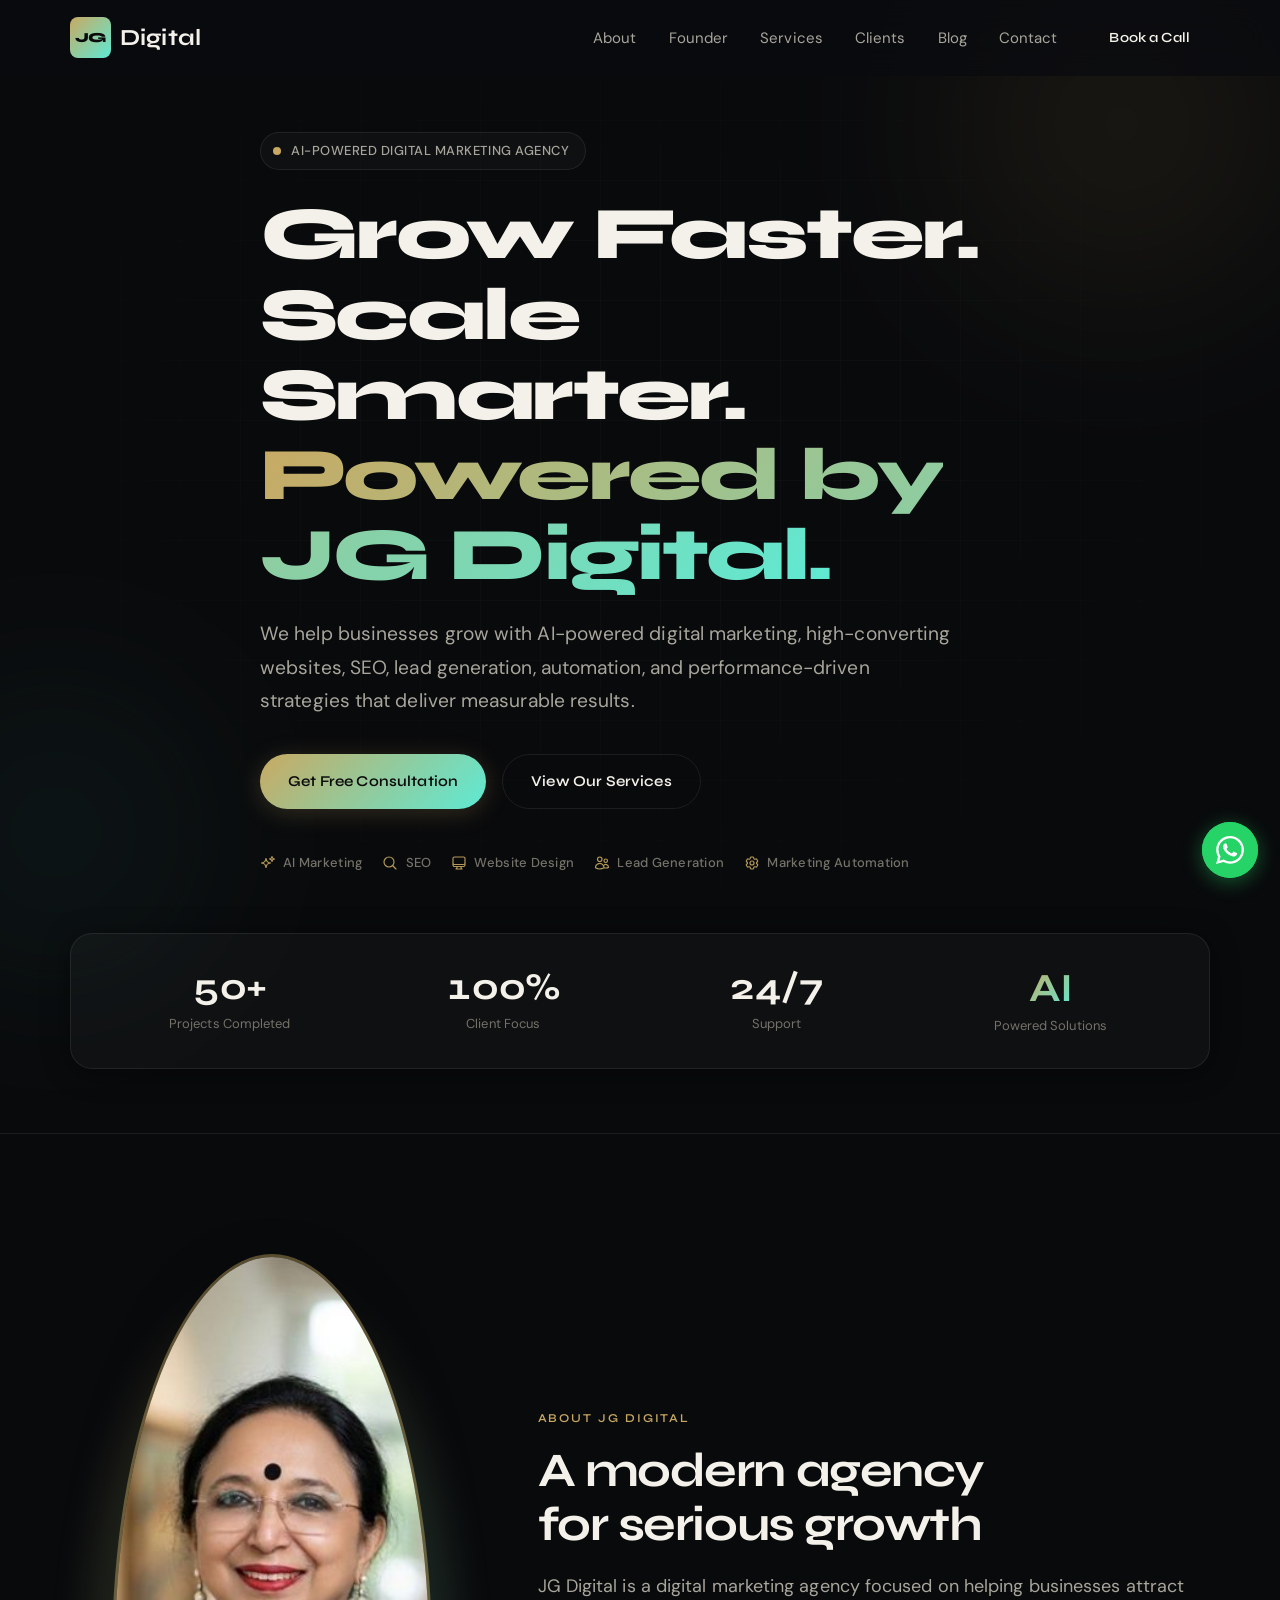
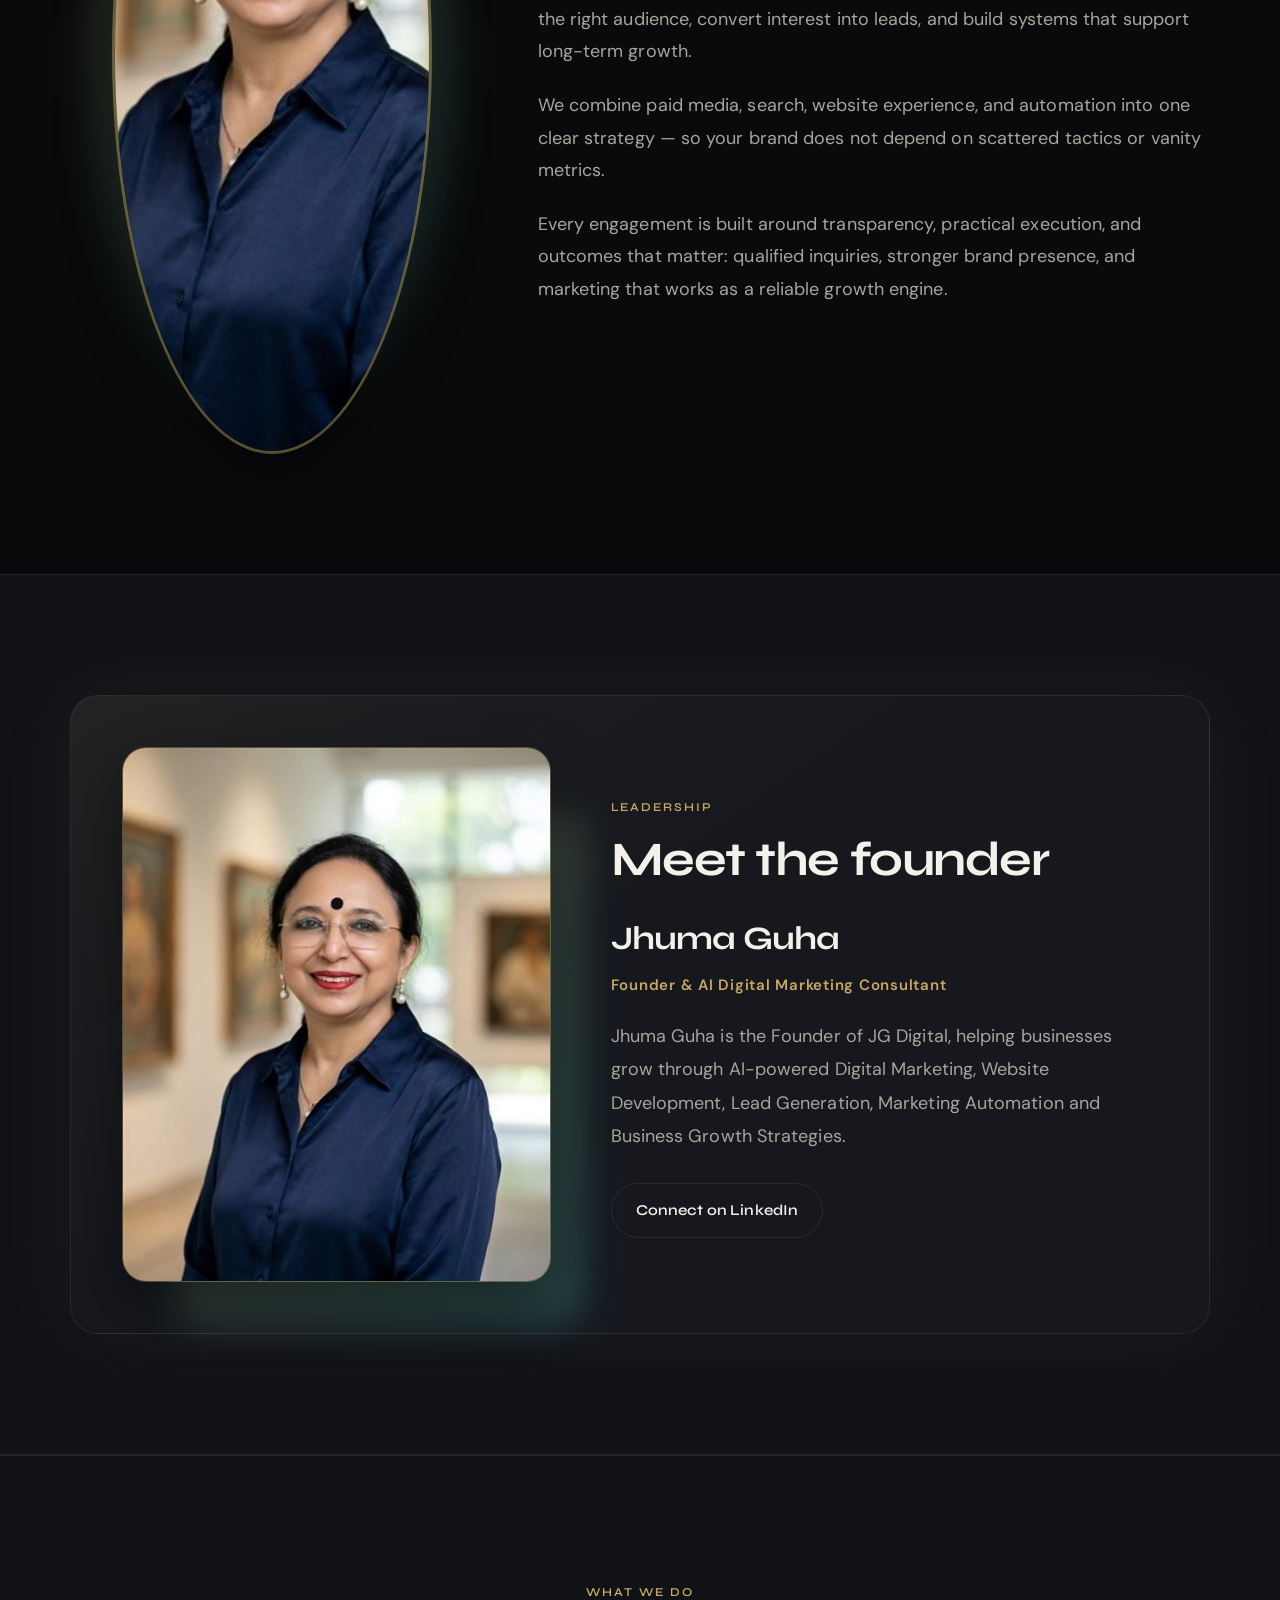
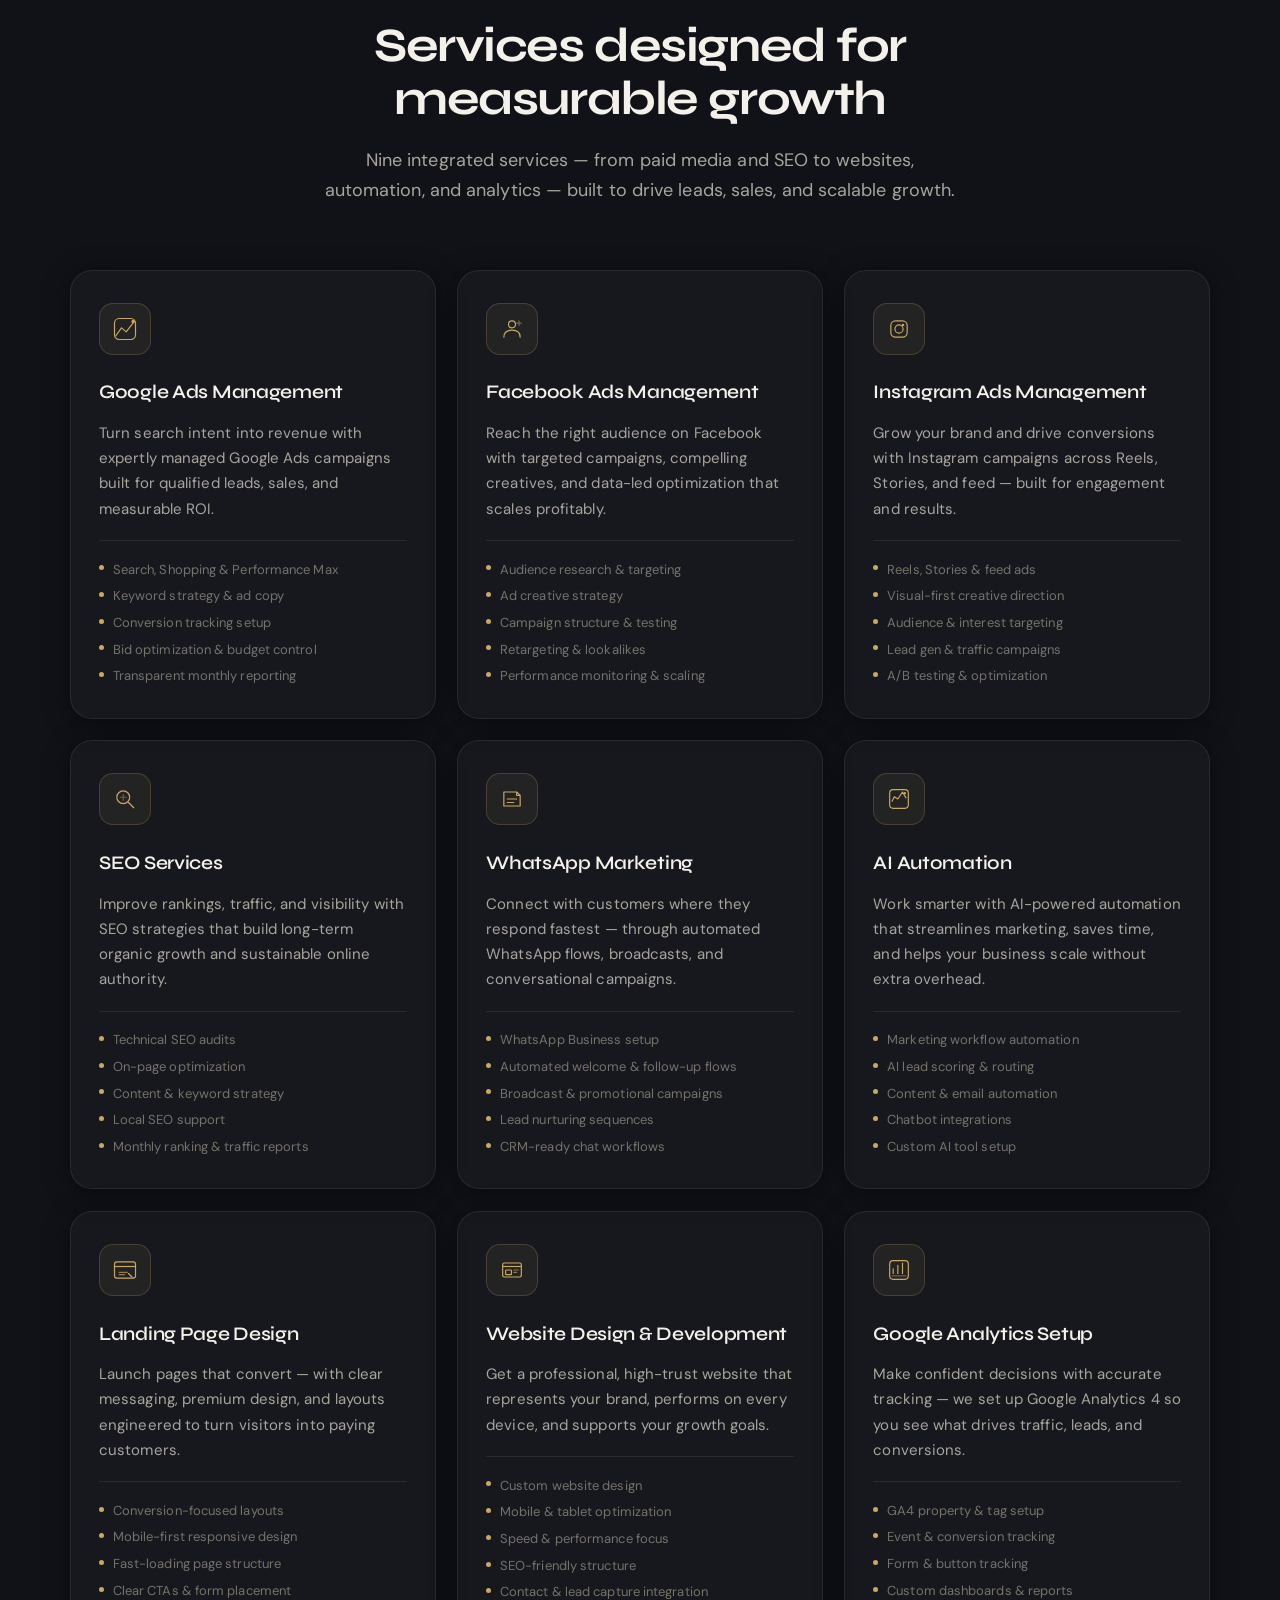
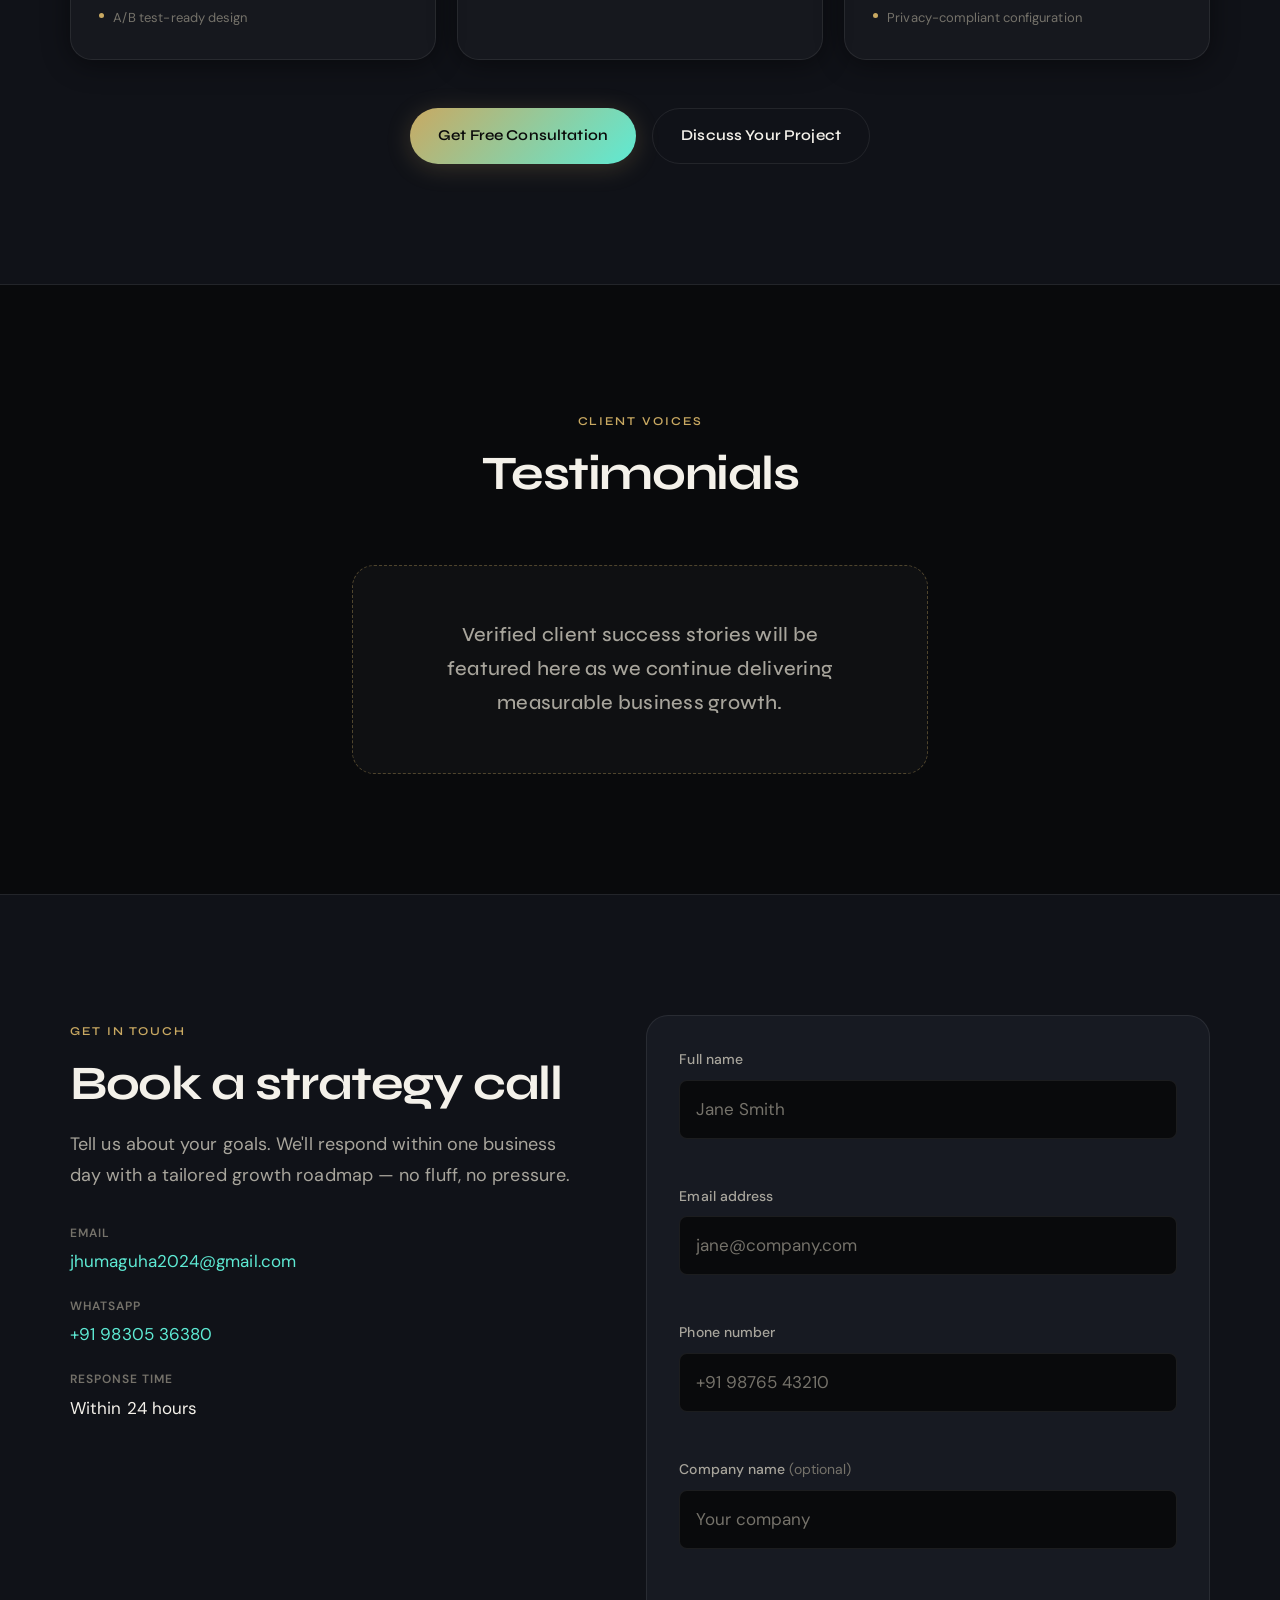
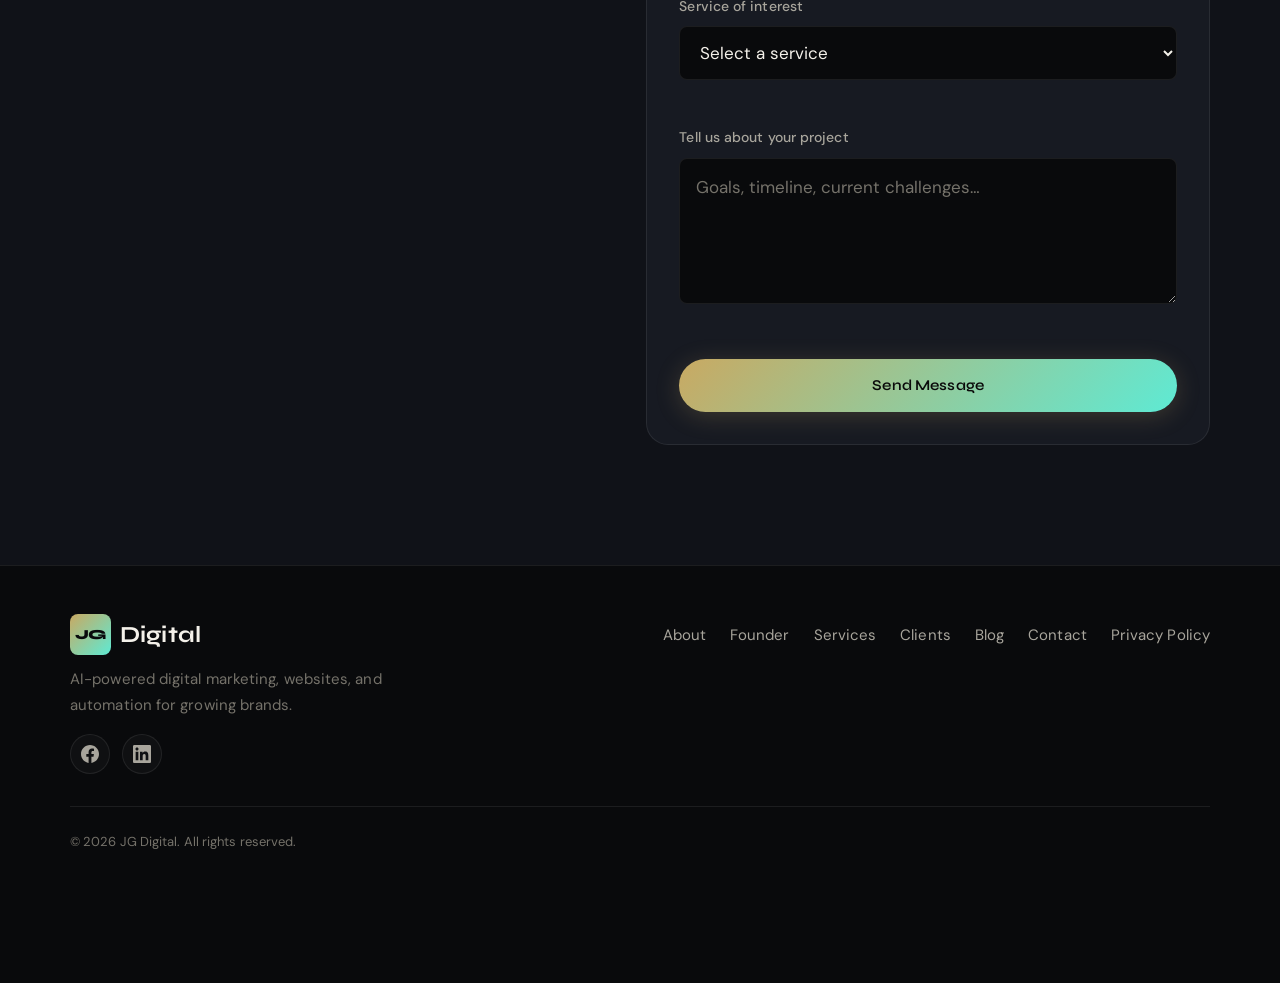
==== commit cc3ac96e: "Expand Services section with nine detailed offerings and highlight lists. Co-authored-by: Cursor <cu" ====
--- a/docs/index.html
+++ b/docs/index.html
@@ -249,7 +249,7 @@
         <header class="section-header">
           <p class="section-eyebrow">What we do</p>
           <h2 id="services-heading" class="section-title">Services designed for measurable growth</h2>
-          <p class="section-desc">Eight integrated services — from paid media and SEO to websites and automation — engineered for leads, sales, and scalable growth.</p>
+          <p class="section-desc">Nine integrated services — from paid media and SEO to websites, automation, and analytics — built to drive leads, sales, and scalable growth.</p>
         </header>
 
         <div class="services-grid">
@@ -262,8 +262,15 @@
                 <rect x="6" y="6" width="36" height="36" rx="8" stroke="currentColor" stroke-width="2"/>
               </svg>
             </div>
-            <h3 class="service-title">Google Ads</h3>
-            <p class="service-desc">Capture high-intent searches and turn clicks into qualified leads with Search, Shopping, and Performance Max campaigns optimized for lower CPA and stronger ROI.</p>
+            <h3 class="service-title">Google Ads Management</h3>
+            <p class="service-desc">Turn search intent into revenue with expertly managed Google Ads campaigns built for qualified leads, sales, and measurable ROI.</p>
+            <ul class="service-highlights">
+              <li>Search, Shopping &amp; Performance Max</li>
+              <li>Keyword strategy &amp; ad copy</li>
+              <li>Conversion tracking setup</li>
+              <li>Bid optimization &amp; budget control</li>
+              <li>Transparent monthly reporting</li>
+            </ul>
           </article>
 
           <article class="service-card" data-animate>
@@ -274,8 +281,15 @@
                 <path d="M32 14h8M36 10v8" stroke="currentColor" stroke-width="2" stroke-linecap="round" opacity="0.5"/>
               </svg>
             </div>
-            <h3 class="service-title">Facebook Ads</h3>
-            <p class="service-desc">Reach your ideal customers on Facebook with precision targeting, scroll-stopping creatives, and data-driven campaigns that scale profitably across the Meta ecosystem.</p>
+            <h3 class="service-title">Facebook Ads Management</h3>
+            <p class="service-desc">Reach the right audience on Facebook with targeted campaigns, compelling creatives, and data-led optimization that scales profitably.</p>
+            <ul class="service-highlights">
+              <li>Audience research &amp; targeting</li>
+              <li>Ad creative strategy</li>
+              <li>Campaign structure &amp; testing</li>
+              <li>Retargeting &amp; lookalikes</li>
+              <li>Performance monitoring &amp; scaling</li>
+            </ul>
           </article>
 
           <article class="service-card" data-animate>
@@ -286,8 +300,15 @@
                 <circle cx="31" cy="17" r="2" fill="currentColor"/>
               </svg>
             </div>
-            <h3 class="service-title">Instagram Ads</h3>
-            <p class="service-desc">Convert attention into action with Reels, Stories, and feed campaigns designed to grow your brand, drive engagement, and deliver direct-response results.</p>
+            <h3 class="service-title">Instagram Ads Management</h3>
+            <p class="service-desc">Grow your brand and drive conversions with Instagram campaigns across Reels, Stories, and feed — built for engagement and results.</p>
+            <ul class="service-highlights">
+              <li>Reels, Stories &amp; feed ads</li>
+              <li>Visual-first creative direction</li>
+              <li>Audience &amp; interest targeting</li>
+              <li>Lead gen &amp; traffic campaigns</li>
+              <li>A/B testing &amp; optimization</li>
+            </ul>
           </article>
 
           <article class="service-card" data-animate>
@@ -298,8 +319,15 @@
                 <path d="M16 21h10M21 16v10" stroke="currentColor" stroke-width="2" stroke-linecap="round" opacity="0.45"/>
               </svg>
             </div>
-            <h3 class="service-title">SEO</h3>
-            <p class="service-desc">Rank higher on Google with technical SEO, strategic content, and authority building that drives sustainable organic traffic and long-term visibility.</p>
+            <h3 class="service-title">SEO Services</h3>
+            <p class="service-desc">Improve rankings, traffic, and visibility with SEO strategies that build long-term organic growth and sustainable online authority.</p>
+            <ul class="service-highlights">
+              <li>Technical SEO audits</li>
+              <li>On-page optimization</li>
+              <li>Content &amp; keyword strategy</li>
+              <li>Local SEO support</li>
+              <li>Monthly ranking &amp; traffic reports</li>
+            </ul>
           </article>
 
           <article class="service-card" data-animate>
@@ -311,7 +339,14 @@
               </svg>
             </div>
             <h3 class="service-title">WhatsApp Marketing</h3>
-            <p class="service-desc">Engage customers instantly with automated flows, broadcast campaigns, and conversational selling that builds trust, nurtures leads, and closes faster.</p>
+            <p class="service-desc">Connect with customers where they respond fastest — through automated WhatsApp flows, broadcasts, and conversational campaigns.</p>
+            <ul class="service-highlights">
+              <li>WhatsApp Business setup</li>
+              <li>Automated welcome &amp; follow-up flows</li>
+              <li>Broadcast &amp; promotional campaigns</li>
+              <li>Lead nurturing sequences</li>
+              <li>CRM-ready chat workflows</li>
+            </ul>
           </article>
 
           <article class="service-card" data-animate>
@@ -323,7 +358,14 @@
               </svg>
             </div>
             <h3 class="service-title">AI Automation</h3>
-            <p class="service-desc">Save hours and scale smarter with AI-powered workflows, lead scoring, and marketing systems that automate repetitive tasks and accelerate growth.</p>
+            <p class="service-desc">Work smarter with AI-powered automation that streamlines marketing, saves time, and helps your business scale without extra overhead.</p>
+            <ul class="service-highlights">
+              <li>Marketing workflow automation</li>
+              <li>AI lead scoring &amp; routing</li>
+              <li>Content &amp; email automation</li>
+              <li>Chatbot integrations</li>
+              <li>Custom AI tool setup</li>
+            </ul>
           </article>
 
           <article class="service-card" data-animate>
@@ -336,7 +378,14 @@
               </svg>
             </div>
             <h3 class="service-title">Landing Page Design</h3>
-            <p class="service-desc">Launch high-converting landing pages with clear messaging, fast load times, and conversion-focused layouts built to turn traffic into revenue.</p>
+            <p class="service-desc">Launch pages that convert — with clear messaging, premium design, and layouts engineered to turn visitors into paying customers.</p>
+            <ul class="service-highlights">
+              <li>Conversion-focused layouts</li>
+              <li>Mobile-first responsive design</li>
+              <li>Fast-loading page structure</li>
+              <li>Clear CTAs &amp; form placement</li>
+              <li>A/B test-ready design</li>
+            </ul>
           </article>
 
           <article class="service-card" data-animate>
@@ -348,8 +397,34 @@
                 <path d="M27 24h8M27 28h5" stroke="currentColor" stroke-width="2" stroke-linecap="round" opacity="0.65"/>
               </svg>
             </div>
-            <h3 class="service-title">Website Design</h3>
-            <p class="service-desc">Build a premium, mobile-ready website that reflects your brand, earns trust, and converts visitors into loyal customers with a polished user experience.</p>
+            <h3 class="service-title">Website Design &amp; Development</h3>
+            <p class="service-desc">Get a professional, high-trust website that represents your brand, performs on every device, and supports your growth goals.</p>
+            <ul class="service-highlights">
+              <li>Custom website design</li>
+              <li>Mobile &amp; tablet optimization</li>
+              <li>Speed &amp; performance focus</li>
+              <li>SEO-friendly structure</li>
+              <li>Contact &amp; lead capture integration</li>
+            </ul>
+          </article>
+
+          <article class="service-card" data-animate>
+            <div class="service-icon" aria-hidden="true">
+              <svg viewBox="0 0 48 48" fill="none" xmlns="http://www.w3.org/2000/svg">
+                <rect x="8" y="8" width="32" height="32" rx="6" stroke="currentColor" stroke-width="2"/>
+                <path d="M14 30V22M22 30V16M30 30V12" stroke="currentColor" stroke-width="2" stroke-linecap="round"/>
+                <path d="M12 34h24" stroke="currentColor" stroke-width="2" stroke-linecap="round" opacity="0.45"/>
+              </svg>
+            </div>
+            <h3 class="service-title">Google Analytics Setup</h3>
+            <p class="service-desc">Make confident decisions with accurate tracking — we set up Google Analytics 4 so you see what drives traffic, leads, and conversions.</p>
+            <ul class="service-highlights">
+              <li>GA4 property &amp; tag setup</li>
+              <li>Event &amp; conversion tracking</li>
+              <li>Form &amp; button tracking</li>
+              <li>Custom dashboards &amp; reports</li>
+              <li>Privacy-compliant configuration</li>
+            </ul>
           </article>
 
         </div>
@@ -435,14 +510,15 @@
             <label for="service">Service of interest</label>
             <select id="service" name="service" required>
               <option value="" disabled selected>Select a service</option>
-              <option value="Google Ads">Google Ads</option>
-              <option value="Facebook Ads">Facebook Ads</option>
-              <option value="Instagram Ads">Instagram Ads</option>
-              <option value="SEO">SEO</option>
+              <option value="Google Ads Management">Google Ads Management</option>
+              <option value="Facebook Ads Management">Facebook Ads Management</option>
+              <option value="Instagram Ads Management">Instagram Ads Management</option>
+              <option value="SEO Services">SEO Services</option>
               <option value="WhatsApp Marketing">WhatsApp Marketing</option>
               <option value="AI Automation">AI Automation</option>
               <option value="Landing Page Design">Landing Page Design</option>
-              <option value="Website Design">Website Design</option>
+              <option value="Website Design & Development">Website Design &amp; Development</option>
+              <option value="Google Analytics Setup">Google Analytics Setup</option>
               <option value="Full-service partnership">Full-service partnership</option>
             </select>
             <span class="form-error" id="service-error" role="alert"></span>
--- a/docs/styles.css
+++ b/docs/styles.css
@@ -926,10 +926,42 @@
 .service-desc {
   position: relative;
   z-index: 1;
-  flex: 1;
   font-size: 0.9375rem;
   color: var(--text-secondary);
   line-height: 1.68;
+}
+
+.service-highlights {
+  position: relative;
+  z-index: 1;
+  flex: 1;
+  margin-top: 1.15rem;
+  padding-top: 1.15rem;
+  border-top: 1px solid var(--border-subtle);
+}
+
+.service-highlights li {
+  display: flex;
+  align-items: flex-start;
+  gap: 0.55rem;
+  font-size: 0.8125rem;
+  line-height: 1.5;
+  color: var(--text-muted);
+  margin-bottom: 0.45rem;
+}
+
+.service-highlights li:last-child {
+  margin-bottom: 0;
+}
+
+.service-highlights li::before {
+  content: '';
+  flex-shrink: 0;
+  width: 5px;
+  height: 5px;
+  margin-top: 0.45em;
+  border-radius: 50%;
+  background: var(--accent-gold);
 }
 
 .services-cta {
@@ -949,6 +981,7 @@
 .services-grid .service-card:nth-child(6) { transition-delay: 300ms; }
 .services-grid .service-card:nth-child(7) { transition-delay: 360ms; }
 .services-grid .service-card:nth-child(8) { transition-delay: 420ms; }
+.services-grid .service-card:nth-child(9) { transition-delay: 480ms; }
 
 /* ==========================================================================
    Testimonials
@@ -1553,6 +1586,10 @@
     font-size: 0.9375rem;
   }
 
+  .service-highlights li {
+    font-size: 0.78125rem;
+  }
+
   .services-cta {
     margin-top: 2.25rem;
     flex-direction: column;
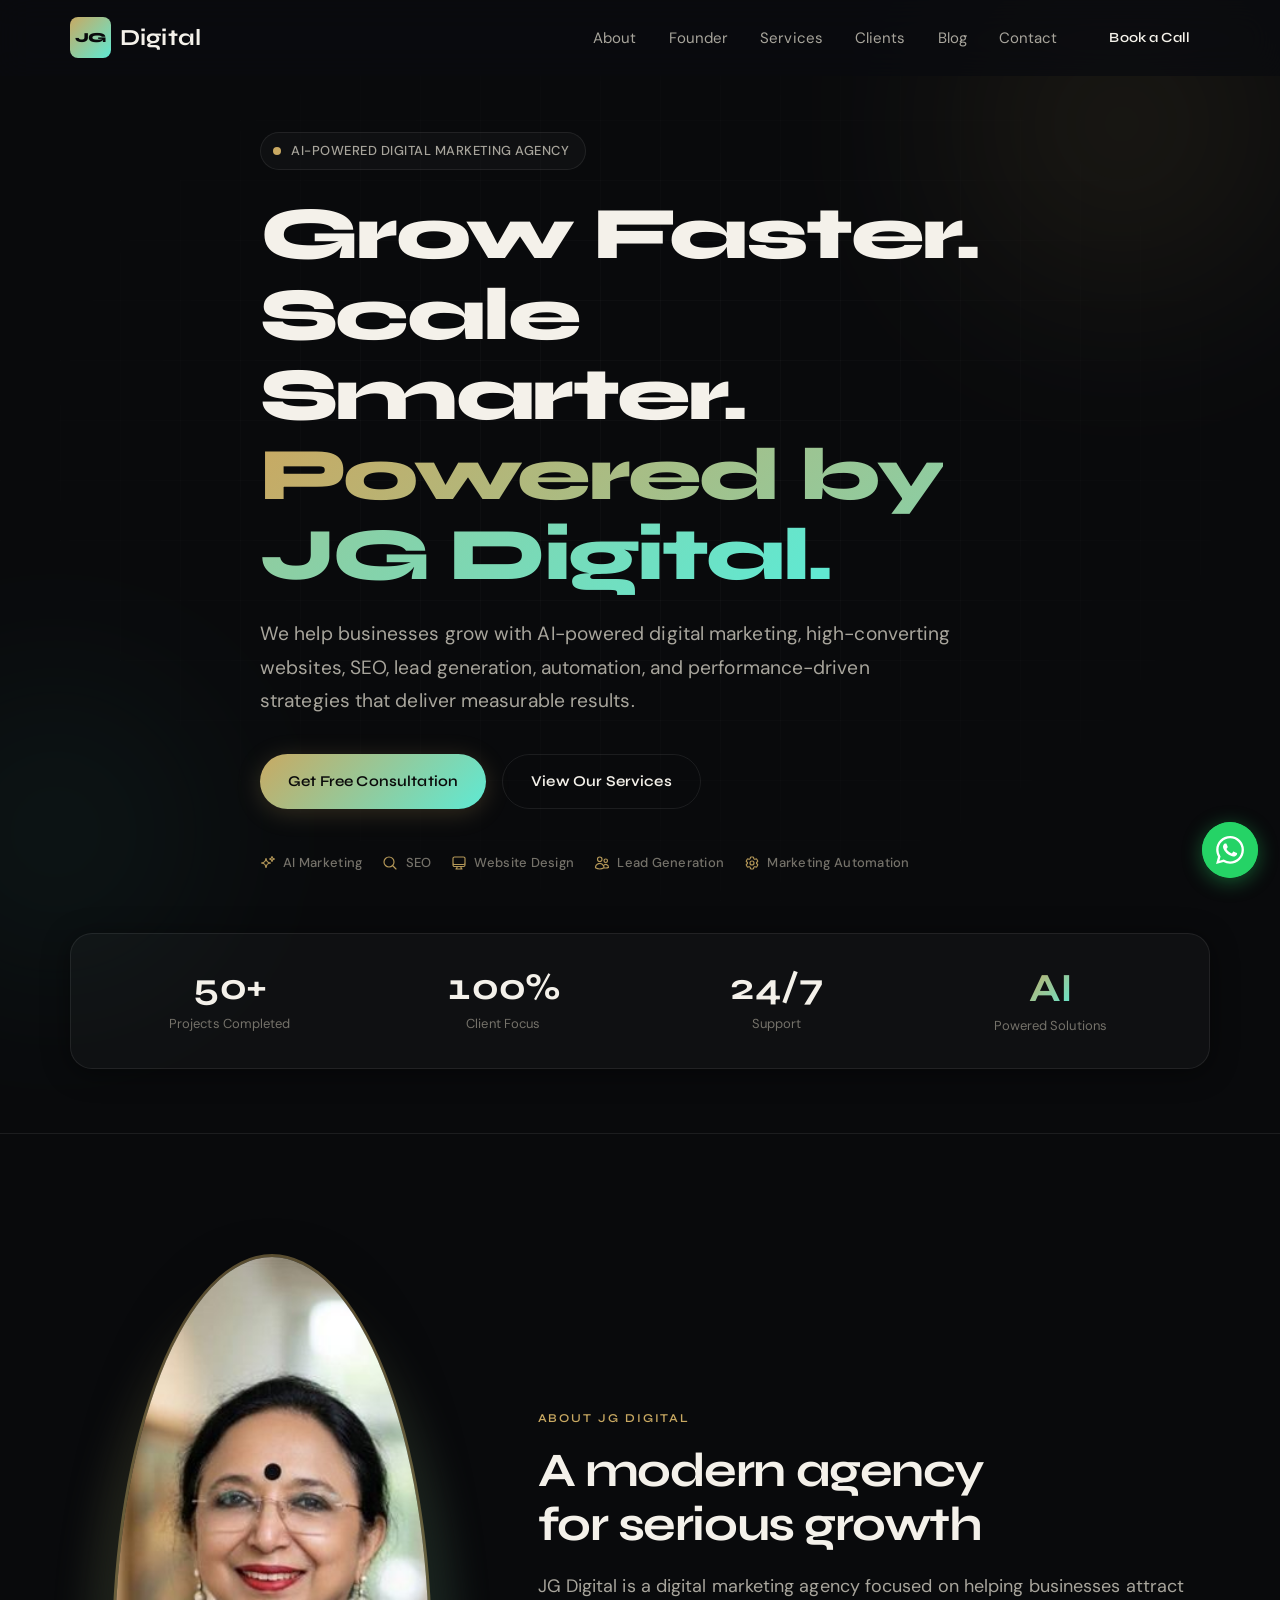
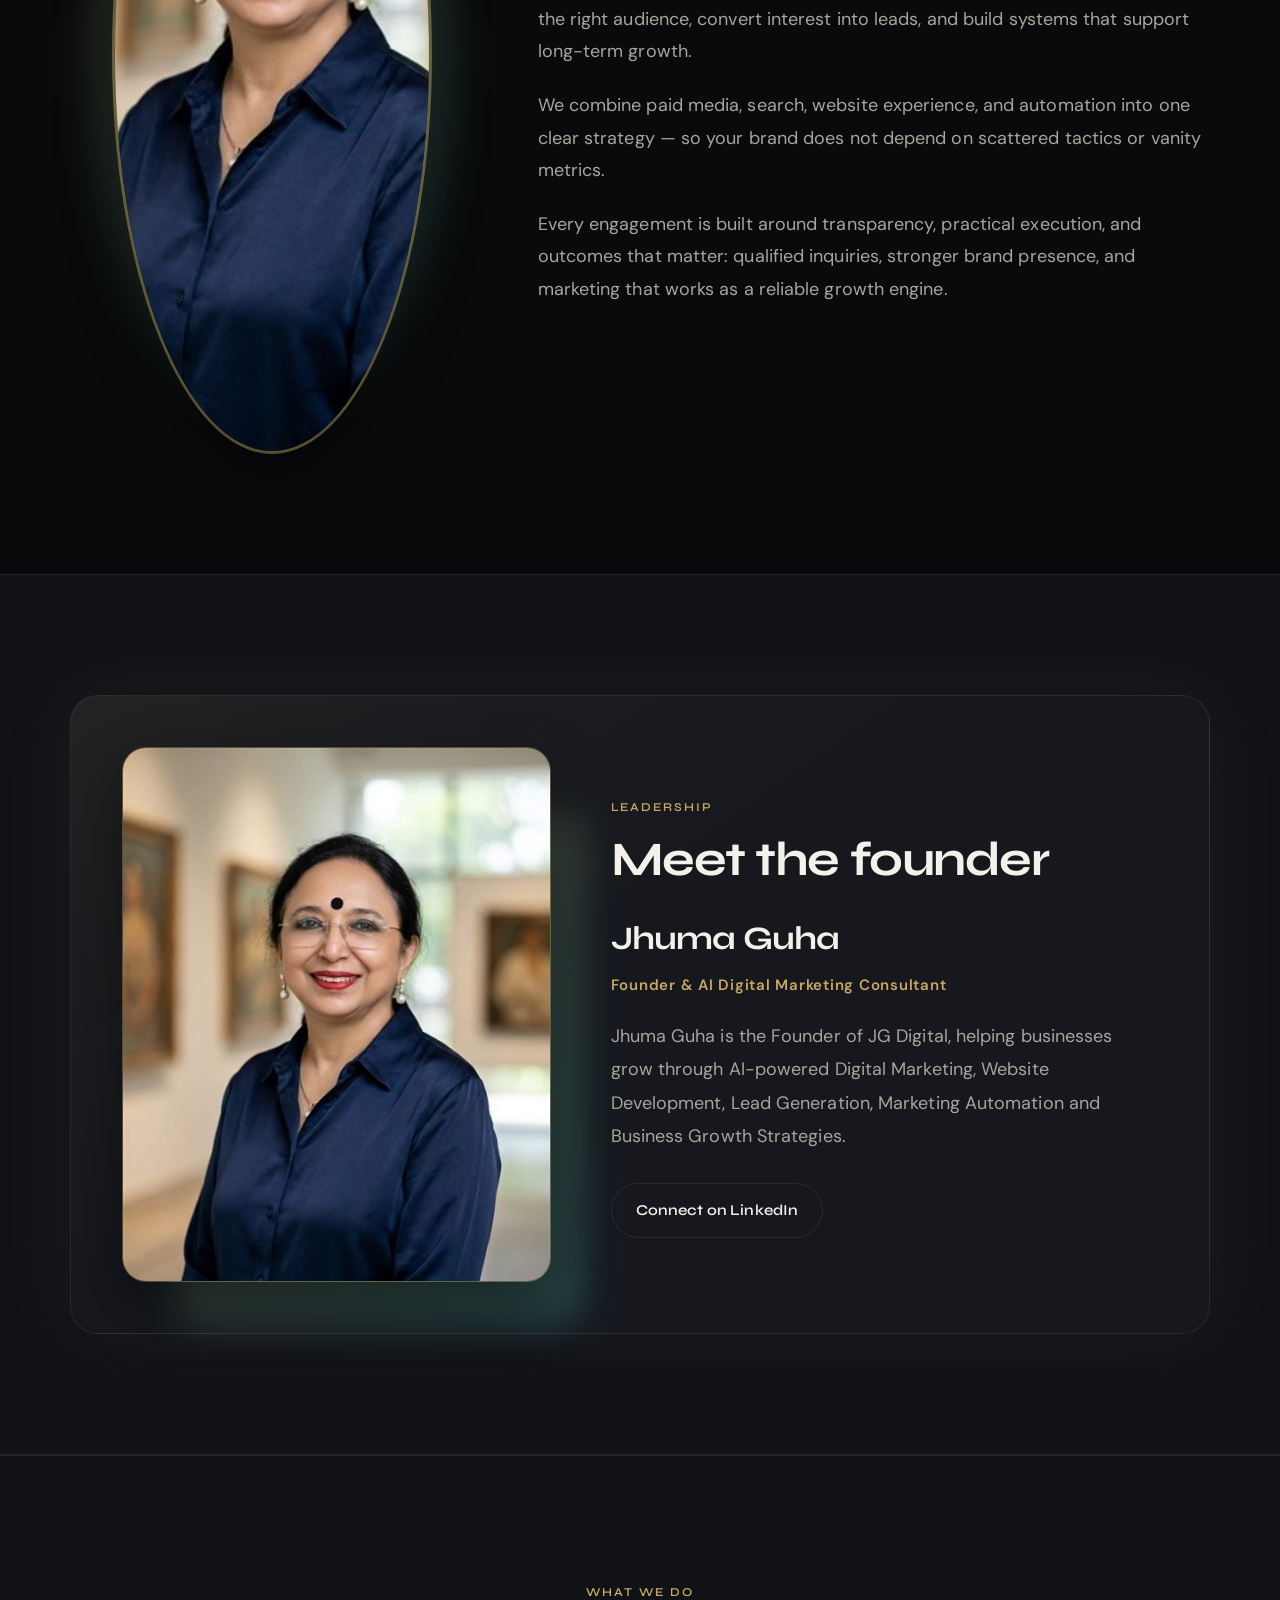
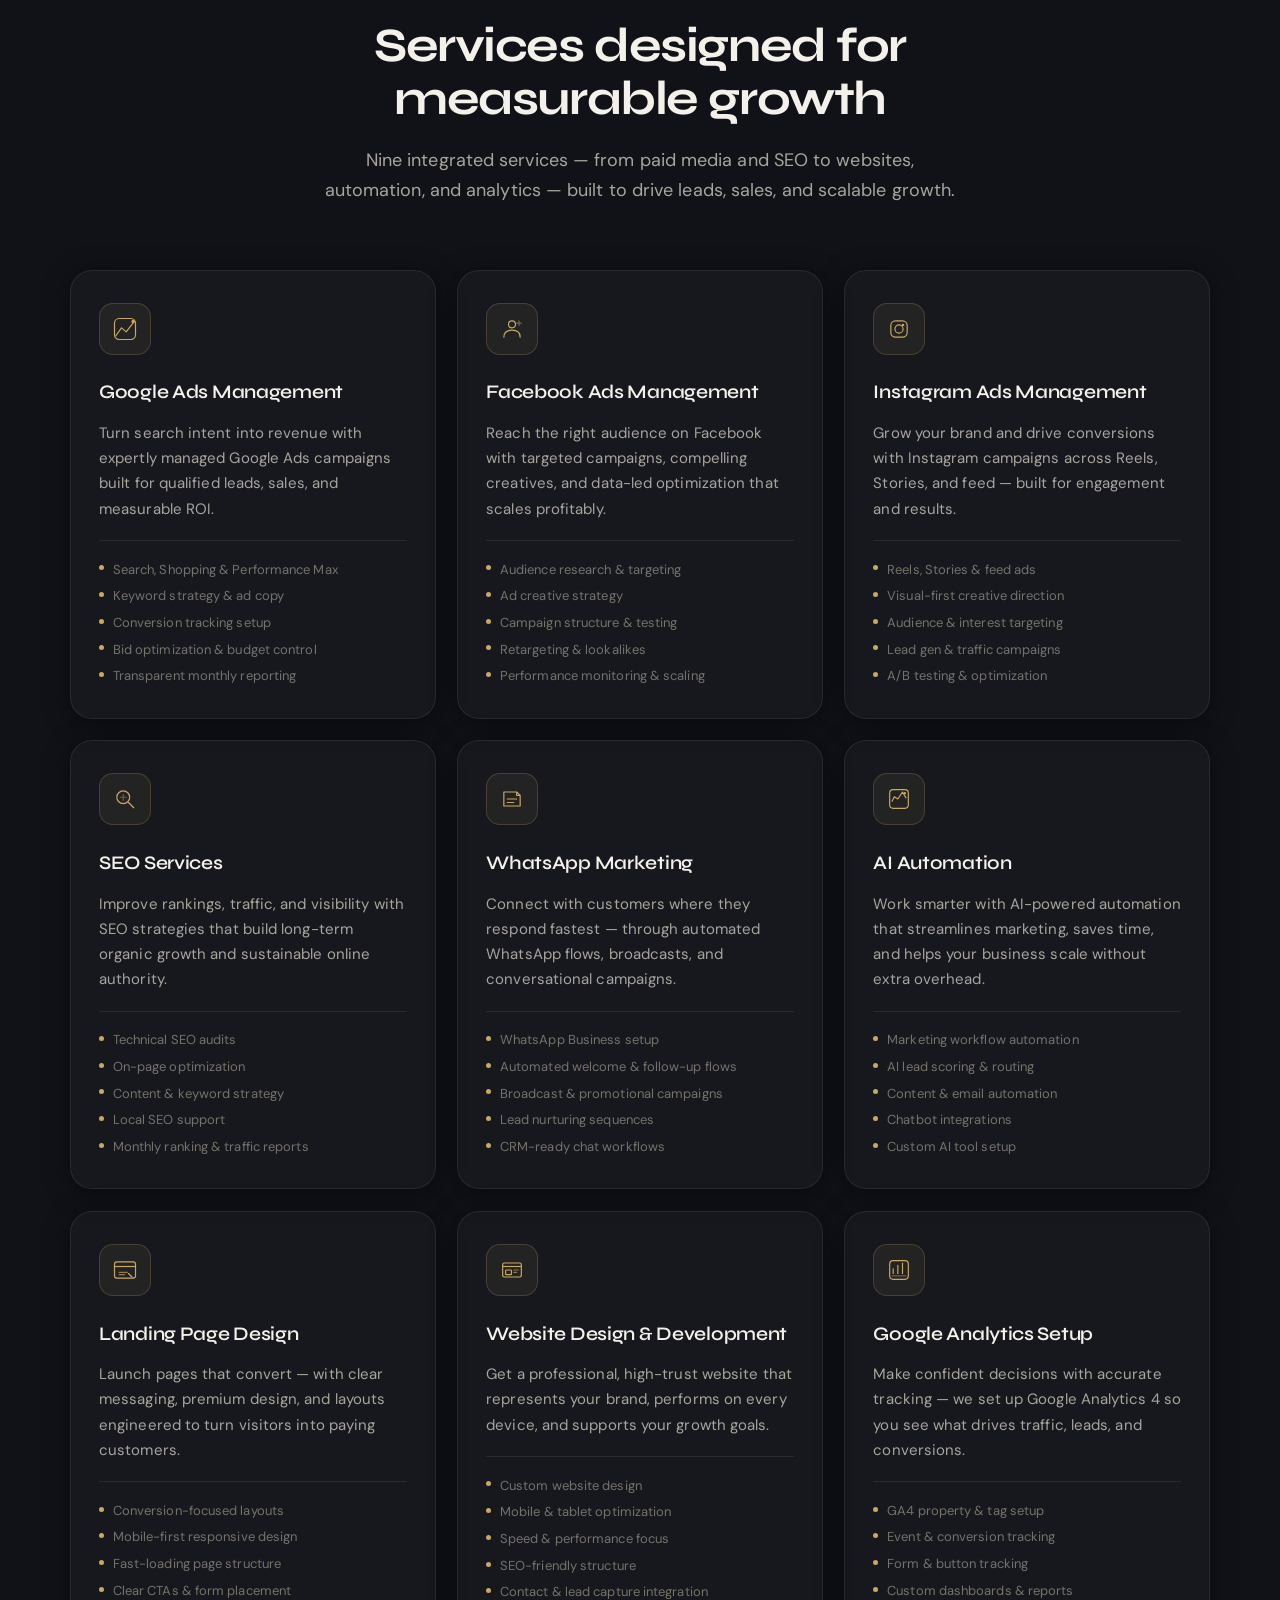
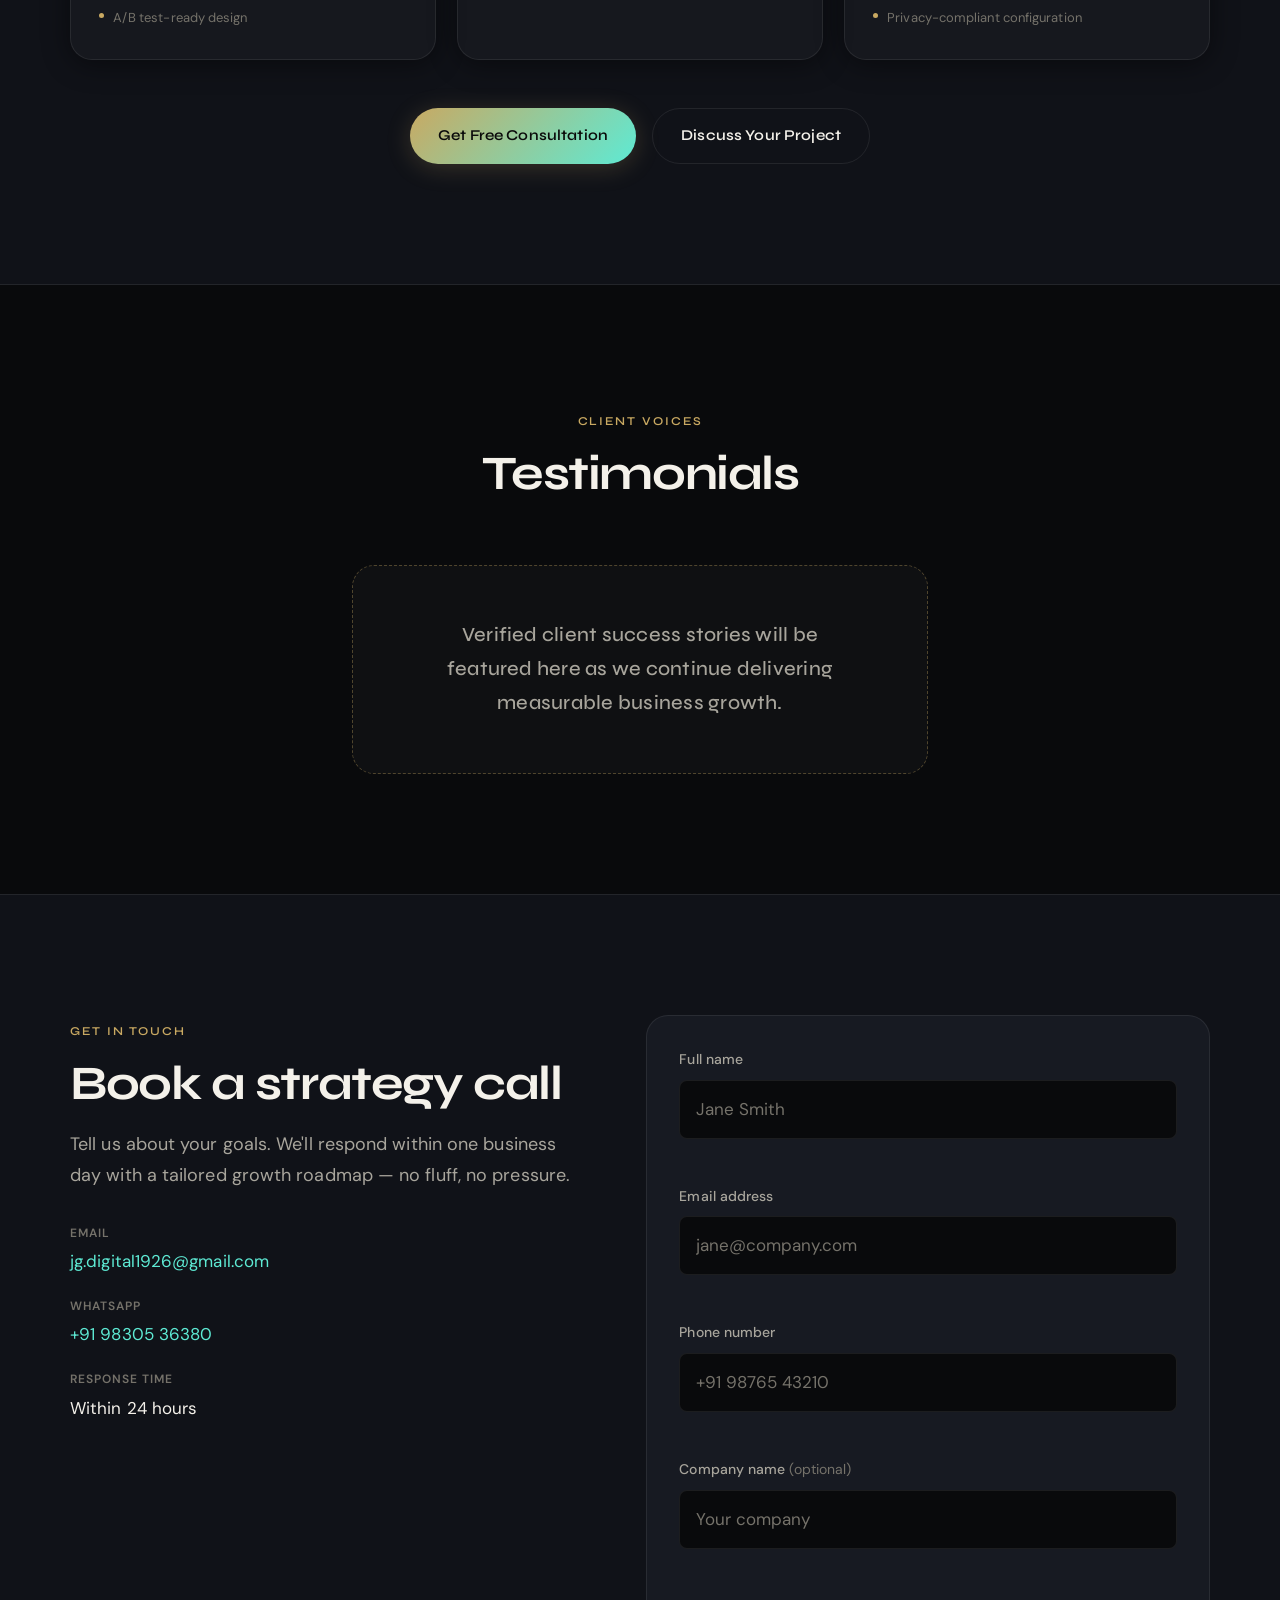
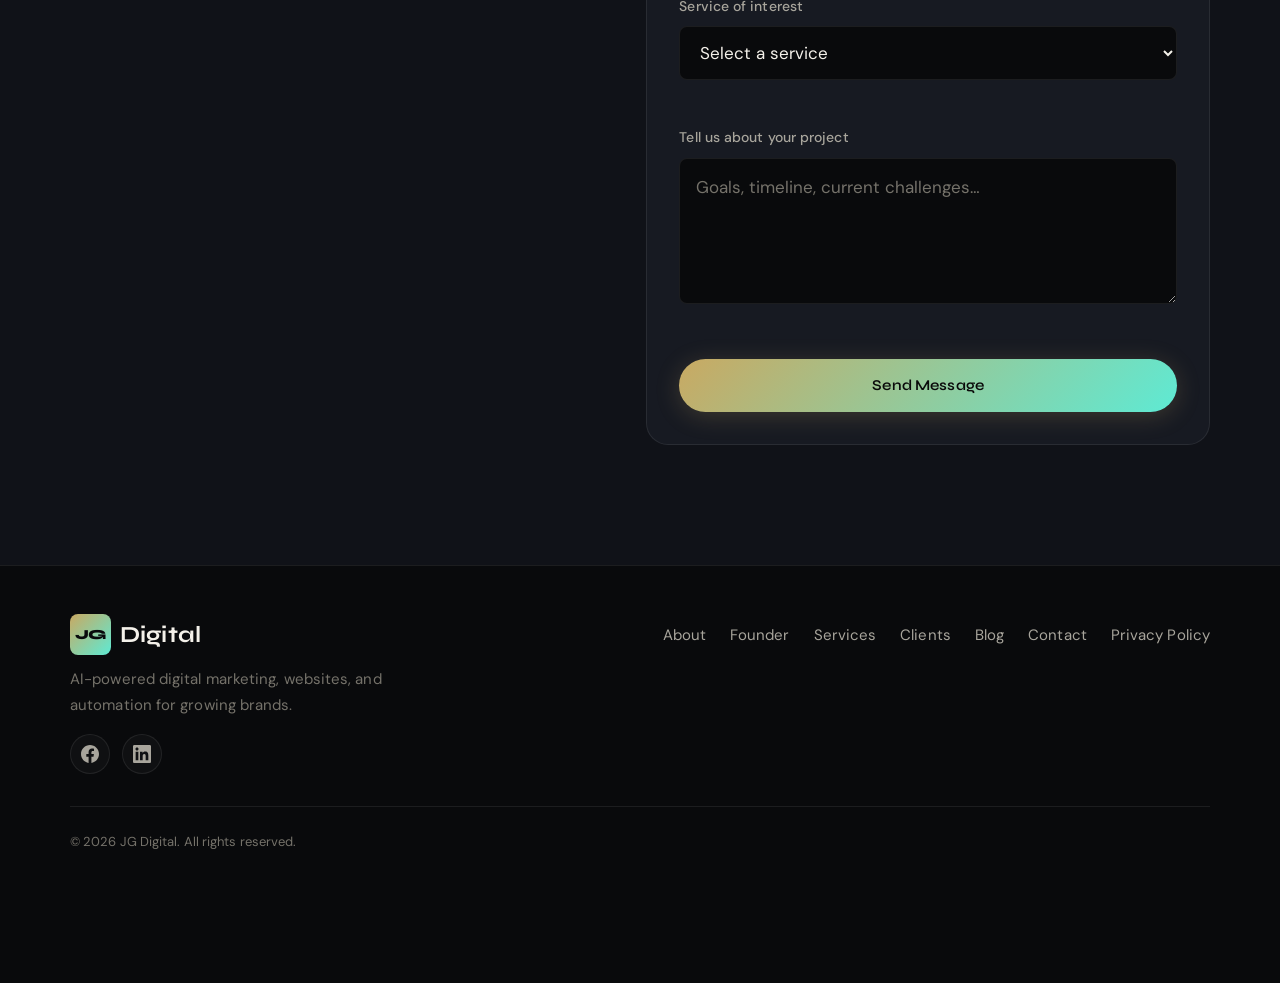
==== commit 69f0c35c: "Update contact email to jg.digital1926@gmail.com across the live site. Co-authored-by: Cursor <curso" ====
--- a/docs/index.html
+++ b/docs/index.html
@@ -31,7 +31,7 @@
     "name": "JG Digital",
     "description": "International digital marketing agency offering Google Ads, Facebook Ads, Instagram Ads, SEO, WhatsApp Marketing, AI Automation, Landing Page Design, and Website Design.",
     "url": "https://jhuma-cloud.github.io/jg-digital-website/",
-    "email": "jhumaguha2024@gmail.com",
+    "email": "jg.digital1926@gmail.com",
     "areaServed": "Worldwide",
     "hasOfferCatalog": {
       "@type": "OfferCatalog",
@@ -462,7 +462,7 @@
           <ul class="contact-details">
             <li>
               <span class="contact-label">Email</span>
-              <a href="mailto:jhumaguha2024@gmail.com">jhumaguha2024@gmail.com</a>
+              <a href="mailto:jg.digital1926@gmail.com">jg.digital1926@gmail.com</a>
             </li>
             <li>
               <span class="contact-label">WhatsApp</span>
--- a/docs/styles.css
+++ b/docs/styles.css
@@ -50,12 +50,15 @@
   --fab-size: 56px;
   --fab-size-mobile: 52px;
   --fab-margin: 22px;
+  --fab-margin-mobile: 24px;
   --safe-bottom: env(safe-area-inset-bottom, 0px);
   --safe-right: env(safe-area-inset-right, 0px);
   --safe-left: env(safe-area-inset-left, 0px);
+  --safe-top: env(safe-area-inset-top, 0px);
   --fab-offset-bottom: calc(var(--fab-margin) + var(--safe-bottom));
   --fab-offset-right: calc(var(--fab-margin) + var(--safe-right));
   --fab-clearance: calc(var(--fab-size) + var(--fab-offset-bottom) + 20px);
+  --fab-reserve-inline: calc(var(--fab-size-mobile) + var(--fab-margin-mobile) + 8px);
   --radius-sm: 8px;
   --radius-md: 14px;
   --radius-lg: 22px;
@@ -1364,14 +1367,20 @@
   color: #fff;
   border-radius: var(--radius-full);
   box-shadow: 0 4px 20px rgba(37, 211, 102, 0.4);
+  overflow: hidden;
+  isolation: isolate;
   transition:
     transform var(--duration) var(--ease-out),
     background var(--duration) var(--ease-out),
-    box-shadow var(--duration) var(--ease-out);
+    box-shadow var(--duration) var(--ease-out),
+    opacity var(--duration) var(--ease-out),
+    visibility var(--duration) var(--ease-out);
   -webkit-tap-highlight-color: transparent;
 }
 
 .whatsapp-fab svg {
+  position: relative;
+  z-index: 1;
   width: 28px;
   height: 28px;
 }
@@ -1393,18 +1402,44 @@
   border-radius: inherit;
   background: var(--whatsapp);
   animation: whatsapp-ring 2.5s ease-out infinite;
-  z-index: -1;
+  z-index: 0;
+  pointer-events: none;
 }
 
 @keyframes whatsapp-ring {
   0% {
     transform: scale(1);
-    opacity: 0.5;
+    opacity: 0.45;
   }
   100% {
-    transform: scale(1.6);
+    transform: scale(1.35);
     opacity: 0;
   }
+}
+
+/* Meta Messenger / Facebook Customer Chat — avoid duplicate launchers on mobile */
+@media (max-width: 768px) {
+  .fb-customerchat:not(:first-of-type),
+  .fb_dialog:not(:first-of-type) {
+    display: none !important;
+  }
+
+  .fb-customerchat,
+  .fb-customerchat iframe,
+  .fb_dialog {
+    top: auto !important;
+    bottom: calc(var(--fab-size-mobile) + var(--fab-margin-mobile) + 56px + var(--safe-bottom)) !important;
+    right: max(16px, var(--fab-offset-right)) !important;
+    left: auto !important;
+    z-index: 80 !important;
+  }
+}
+
+/* Hide floating actions while mobile nav is open */
+body.nav-open .whatsapp-fab {
+  opacity: 0;
+  visibility: hidden;
+  pointer-events: none;
 }
 
 /* ==========================================================================
@@ -1413,7 +1448,7 @@
 
 @media (max-width: 1024px) {
   :root {
-    --fab-clearance: calc(var(--fab-size-mobile) + var(--fab-offset-bottom) + 16px);
+    --fab-clearance: calc(var(--fab-size-mobile) + var(--fab-offset-bottom) + 24px);
   }
 
   .section {
@@ -1443,6 +1478,10 @@
   :root {
     --header-h: 72px;
     --fab-size: var(--fab-size-mobile);
+    --fab-margin: var(--fab-margin-mobile);
+    --fab-offset-bottom: calc(var(--fab-margin-mobile) + var(--safe-bottom));
+    --fab-offset-right: calc(var(--fab-margin-mobile) + var(--safe-right));
+    --fab-clearance: calc(var(--fab-size-mobile) + var(--fab-offset-bottom) + 36px);
   }
 
   .container {
@@ -1488,6 +1527,8 @@
 
   .hero-actions {
     margin-bottom: 1.5rem;
+    padding-right: var(--fab-reserve-inline);
+    max-width: 100%;
   }
 
   .hero-trust {
@@ -1594,6 +1635,9 @@
     margin-top: 2.25rem;
     flex-direction: column;
     align-items: stretch;
+    padding-right: var(--fab-reserve-inline);
+    padding-bottom: calc(var(--fab-size-mobile) + var(--fab-margin-mobile));
+    max-width: 100%;
   }
 
   .services-cta .btn {
@@ -1631,6 +1675,7 @@
   .contact-form {
     padding: 1.5rem;
     margin-bottom: 0.5rem;
+    padding-bottom: calc(1.5rem + var(--fab-size-mobile) * 0.35);
   }
 
   .contact-details a {
@@ -1643,6 +1688,7 @@
     left: 0;
     right: 0;
     bottom: 0;
+    z-index: 105;
     background: rgba(10, 11, 15, 0.97);
     backdrop-filter: blur(20px);
     -webkit-backdrop-filter: blur(20px);
@@ -1693,7 +1739,8 @@
 
 @media (max-width: 480px) {
   :root {
-    --fab-margin: 20px;
+    --fab-margin-mobile: 22px;
+    --fab-reserve-inline: calc(var(--fab-size-mobile) + var(--fab-margin-mobile) + 6px);
   }
 
   .container {
@@ -1715,11 +1762,21 @@
 
   .hero-actions {
     flex-direction: column;
+    padding-right: var(--fab-reserve-inline);
   }
 
   .hero-actions .btn {
     width: 100%;
     min-width: 0;
+  }
+
+  .hero-actions {
+    padding-bottom: 0.25rem;
+  }
+
+  .services-cta {
+    padding-right: var(--fab-reserve-inline);
+    padding-bottom: calc(var(--fab-size-mobile) + var(--fab-margin-mobile) + 8px);
   }
 
   .hero-trust {
@@ -1763,6 +1820,7 @@
 
   .contact-form {
     padding: 1.25rem;
+    padding-bottom: calc(1.25rem + var(--fab-size-mobile) * 0.35);
   }
 
   .whatsapp-fab {
@@ -1776,7 +1834,24 @@
   }
 }
 
+@media (max-width: 430px) {
+  :root {
+    --fab-margin-mobile: 20px;
+    --fab-reserve-inline: calc(var(--fab-size-mobile) + var(--fab-margin-mobile) + 4px);
+  }
+
+  .hero-actions,
+  .services-cta {
+    padding-right: var(--fab-reserve-inline);
+  }
+}
+
 @media (max-width: 360px) {
+  :root {
+    --fab-margin-mobile: 18px;
+    --fab-reserve-inline: calc(var(--fab-size-mobile) + var(--fab-margin-mobile) + 4px);
+  }
+
   .hero-eyebrow {
     font-size: 0.625rem;
     padding-inline: 0.75rem;
